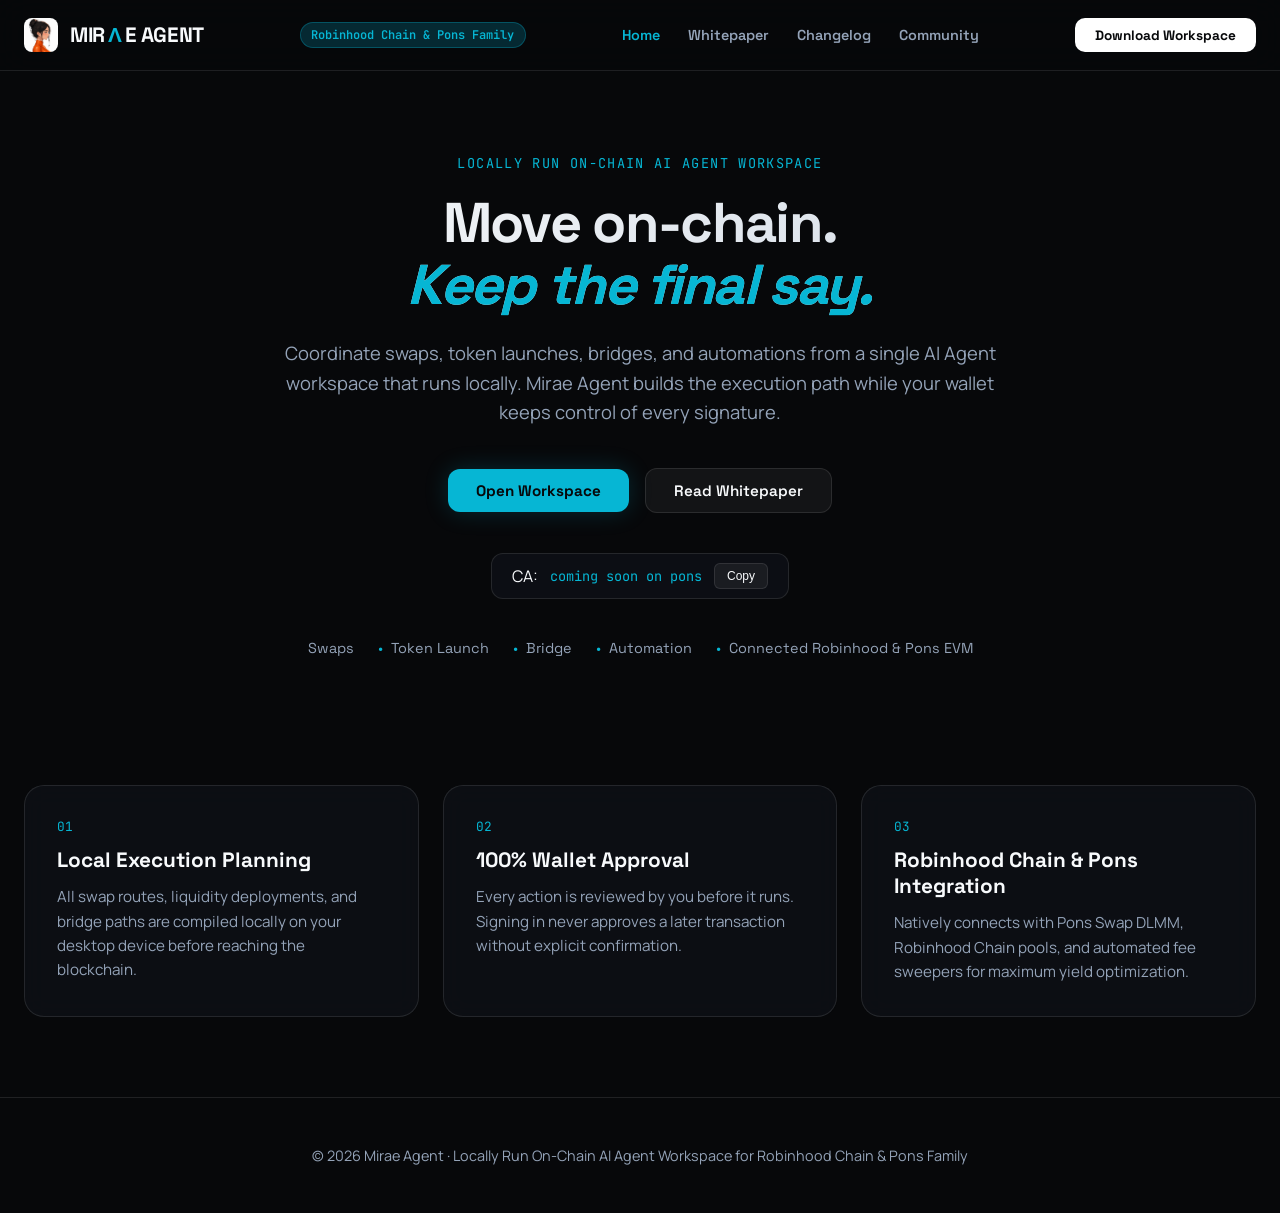
==== index.html @ 29696673 "feat: initial commit for Mirae Agent - Locally Run On-Chain AI Agent Workspace" ====
<!DOCTYPE html>
<html lang="en" class="dark">
<head>
  <meta charset="utf-8" />
  <meta name="viewport" content="width=device-width, initial-scale=1" />
  <title>Mirae Agent — Locally Run On-Chain AI Agent Workspace</title>
  <meta name="description" content="Coordinate swaps, token launches, bridges, and automations on Robinhood Chain & Pons Family from a local AI Agent workspace." />
  <link rel="icon" href="/mirae-logo.png" type="image/png" />
  <link rel="preconnect" href="https://fonts.googleapis.com" />
  <link rel="preconnect" href="https://fonts.gstatic.com" crossorigin />
  <link href="https://fonts.googleapis.com/css2?family=Space+Grotesk:wght@400;500;600;700&family=Manrope:wght@400;500;600;700&family=JetBrains+Mono:wght@400;500;600&display=swap" rel="stylesheet" />
  <style>
    :root {
      --bg: #07080a;
      --card-bg: rgba(14, 16, 22, 0.85);
      --border: rgba(255, 255, 255, 0.1);
      --border-cyan: rgba(6, 182, 212, 0.3);
      --text: #f8fafc;
      --text-muted: #94a3b8;
      --cyan: #06b6d4;
      --cyan-glow: rgba(6, 182, 212, 0.2);
      --lime: #d9f450;
      --font-heading: 'Space Grotesk', sans-serif;
      --font-body: 'Manrope', sans-serif;
      --font-mono: 'JetBrains Mono', monospace;
    }

    * { box-sizing: border-box; margin: 0; padding: 0; }

    html, body {
      height: 100%;
      background-color: var(--bg);
      color: var(--text);
      font-family: var(--font-body);
      -webkit-font-smoothing: antialiased;
    }

    .mono { font-family: var(--font-mono); }

    /* Layout */
    .container {
      max-width: 1280px;
      margin: 0 auto;
      padding: 0 1.5rem;
    }

    /* Header */
    header {
      position: sticky;
      top: 0;
      z-index: 50;
      background: rgba(7, 8, 10, 0.85);
      backdrop-filter: blur(16px);
      border-bottom: 1px solid var(--border);
    }
    .nav-inner {
      height: 70px;
      display: flex;
      align-items: center;
      justify-content: space-between;
    }
    .brand {
      display: flex;
      align-items: center;
      gap: 0.75rem;
      text-decoration: none;
      color: var(--text);
      font-family: var(--font-heading);
      font-weight: 800;
      font-size: 1.3rem;
      letter-spacing: -0.02em;
    }
    .brand img {
      width: 34px;
      height: 34px;
      border-radius: 8px;
    }
    .brand-wordmark {
      display: flex;
      align-items: center;
      gap: 0.2rem;
    }
    .brand-wordmark span.cyan { color: var(--cyan); }

    .badge-chain {
      background: var(--cyan-glow);
      border: 1px solid var(--border-cyan);
      color: var(--cyan);
      font-size: 0.75rem;
      padding: 0.25rem 0.65rem;
      border-radius: 999px;
      font-weight: 600;
      font-family: var(--font-mono);
    }

    nav {
      display: flex;
      align-items: center;
      gap: 1.75rem;
    }
    nav a {
      color: var(--text-muted);
      text-decoration: none;
      font-size: 0.9rem;
      font-weight: 600;
      font-family: var(--font-heading);
      transition: color 0.2s;
    }
    nav a:hover, nav a.active { color: var(--cyan); }

    .btn-header {
      background: #fff;
      color: #07080a;
      font-family: var(--font-heading);
      font-weight: 700;
      font-size: 0.85rem;
      padding: 0.55rem 1.25rem;
      border-radius: 10px;
      text-decoration: none;
      transition: all 0.2s;
    }
    .btn-header:hover {
      background: #e2e8f0;
      transform: translateY(-1px);
    }

    /* Hero Section */
    .hero {
      position: relative;
      padding: 5rem 0 4rem 0;
      text-align: center;
      overflow: hidden;
    }
    .hero-eyebrow {
      display: inline-block;
      color: var(--cyan);
      font-family: var(--font-mono);
      font-size: 0.85rem;
      text-transform: uppercase;
      letter-spacing: 0.1em;
      margin-bottom: 1.25rem;
    }
    .hero h1 {
      font-family: var(--font-heading);
      font-size: 3.5rem;
      font-weight: 800;
      line-height: 1.1;
      letter-spacing: -0.03em;
      margin-bottom: 1.5rem;
      background: linear-gradient(135deg, #fff 0%, #cbd5e1 100%);
      -webkit-background-clip: text;
      -webkit-text-fill-color: transparent;
    }
    .hero h1 em {
      font-style: italic;
      color: var(--cyan);
      -webkit-text-fill-color: var(--cyan);
    }
    .hero-lead {
      max-width: 720px;
      margin: 0 auto 2.5rem auto;
      color: var(--text-muted);
      font-size: 1.15rem;
      line-height: 1.6;
    }

    .hero-actions {
      display: flex;
      align-items: center;
      justify-content: center;
      gap: 1rem;
      margin-bottom: 2.5rem;
    }
    .btn-hero-primary {
      background: var(--cyan);
      color: #07080a;
      font-family: var(--font-heading);
      font-weight: 700;
      font-size: 0.95rem;
      padding: 0.75rem 1.75rem;
      border-radius: 12px;
      text-decoration: none;
      transition: all 0.2s;
      box-shadow: 0 0 25px var(--cyan-glow);
    }
    .btn-hero-primary:hover {
      background: #22d3ee;
      transform: translateY(-2px);
    }
    .btn-hero-secondary {
      background: rgba(255, 255, 255, 0.05);
      border: 1px solid var(--border);
      color: var(--text);
      font-family: var(--font-heading);
      font-weight: 600;
      font-size: 0.95rem;
      padding: 0.75rem 1.75rem;
      border-radius: 12px;
      text-decoration: none;
      transition: all 0.2s;
    }
    .btn-hero-secondary:hover {
      background: rgba(255, 255, 255, 0.1);
    }

    .ca-badge {
      display: inline-flex;
      align-items: center;
      gap: 0.75rem;
      background: rgba(14, 16, 22, 0.9);
      border: 1px solid var(--border);
      padding: 0.6rem 1.25rem;
      border-radius: 12px;
      margin-bottom: 2.5rem;
    }
    .ca-badge code {
      color: var(--cyan);
      font-size: 0.85rem;
    }
    .btn-copy {
      background: rgba(255, 255, 255, 0.06);
      border: 1px solid var(--border);
      color: var(--text);
      padding: 0.3rem 0.75rem;
      border-radius: 6px;
      font-size: 0.75rem;
      cursor: pointer;
      transition: all 0.2s;
    }
    .btn-copy:hover { background: rgba(255, 255, 255, 0.15); }

    .capabilities-list {
      display: flex;
      align-items: center;
      justify-content: center;
      flex-wrap: wrap;
      gap: 1.5rem;
      list-style: none;
      font-family: var(--font-heading);
      font-size: 0.9rem;
      color: var(--text-muted);
    }
    .capabilities-list li {
      display: flex;
      align-items: center;
      gap: 0.5rem;
    }
    .capabilities-list li::before {
      content: '•';
      color: var(--cyan);
    }
    .capabilities-list li:first-child::before { display: none; }

    /* Features Grid */
    .features-grid {
      display: grid;
      grid-template-columns: repeat(auto-fit, minmax(300px, 1fr));
      gap: 1.5rem;
      margin: 4rem 0;
    }
    .feature-card {
      background: var(--card-bg);
      border: 1px solid var(--border);
      border-radius: 20px;
      padding: 2rem;
      backdrop-filter: blur(12px);
      transition: border-color 0.2s;
    }
    .feature-card:hover {
      border-color: var(--border-cyan);
    }
    .feature-num {
      font-family: var(--font-mono);
      font-size: 0.8rem;
      color: var(--cyan);
      margin-bottom: 0.75rem;
    }
    .feature-title {
      font-family: var(--font-heading);
      font-size: 1.3rem;
      font-weight: 700;
      margin-bottom: 0.75rem;
    }
    .feature-desc {
      color: var(--text-muted);
      font-size: 0.95rem;
      line-height: 1.6;
    }

    /* Footer */
    footer {
      border-top: 1px solid var(--border);
      padding: 3rem 0;
      margin-top: 5rem;
      text-align: center;
      color: var(--text-muted);
      font-size: 0.9rem;
    }
  </style>
</head>
<body>

  <header>
    <div class="container nav-inner">
      <a class="brand" href="/">
        <img src="/mirae-logo.png" alt="Mirae Agent Logo" onerror="this.src='/icon.png'" />
        <span class="brand-wordmark">MIR<span class="cyan">Λ</span>E AGENT</span>
      </a>
      <div class="badge-chain">Robinhood Chain & Pons Family</div>
      <nav>
        <a href="/" class="active">Home</a>
        <a href="/whitepaper">Whitepaper</a>
        <a href="/releases">Changelog</a>
        <a href="https://x.com" target="_blank">Community</a>
      </nav>
      <a class="btn-header" href="/releases">Download Workspace</a>
    </div>
  </header>

  <main class="container">
    <section class="hero">
      <div class="hero-eyebrow">Locally Run On-Chain AI Agent Workspace</div>
      <h1>Move on-chain.<br/><em>Keep the final say.</em></h1>
      <p class="hero-lead">
        Coordinate swaps, token launches, bridges, and automations from a single AI Agent workspace that runs locally. Mirae Agent builds the execution path while your wallet keeps control of every signature.
      </p>

      <div class="hero-actions">
        <a class="btn-hero-primary" href="/releases">Open Workspace</a>
        <a class="btn-hero-secondary" href="/whitepaper">Read Whitepaper</a>
      </div>

      <div class="ca-badge">
        <span>CA:</span>
        <code class="mono">coming soon on pons</code>
        <button id="btn-copy" class="btn-copy" onclick="copyCA()">Copy</button>
      </div>

      <ul class="capabilities-list">
        <li>Swaps</li>
        <li>Token Launch</li>
        <li>Bridge</li>
        <li>Automation</li>
        <li>Connected Robinhood & Pons EVM</li>
      </ul>
    </section>

    <!-- Core Features Grid -->
    <div class="features-grid">
      <div class="feature-card">
        <div class="feature-num">01</div>
        <h3 class="feature-title">Local Execution Planning</h3>
        <p class="feature-desc">All swap routes, liquidity deployments, and bridge paths are compiled locally on your desktop device before reaching the blockchain.</p>
      </div>
      <div class="feature-card">
        <div class="feature-num">02</div>
        <h3 class="feature-title">100% Wallet Approval</h3>
        <p class="feature-desc">Every action is reviewed by you before it runs. Signing in never approves a later transaction without explicit confirmation.</p>
      </div>
      <div class="feature-card">
        <div class="feature-num">03</div>
        <h3 class="feature-title">Robinhood Chain & Pons Integration</h3>
        <p class="feature-desc">Natively connects with Pons Swap DLMM, Robinhood Chain pools, and automated fee sweepers for maximum yield optimization.</p>
      </div>
    </div>
  </main>

  <footer>
    <div class="container">
      <p>© 2026 Mirae Agent · Locally Run On-Chain AI Agent Workspace for Robinhood Chain & Pons Family</p>
    </div>
  </footer>

  <script>
    function copyCA() {
      const ca = 'coming soon on pons';
      navigator.clipboard.writeText(ca).then(() => {
        const btn = document.getElementById('btn-copy');
        if (btn) {
          btn.innerText = 'Copied!';
          setTimeout(() => btn.innerText = 'Copy', 2000);
        }
      });
    }
  </script>
</body>
</html>
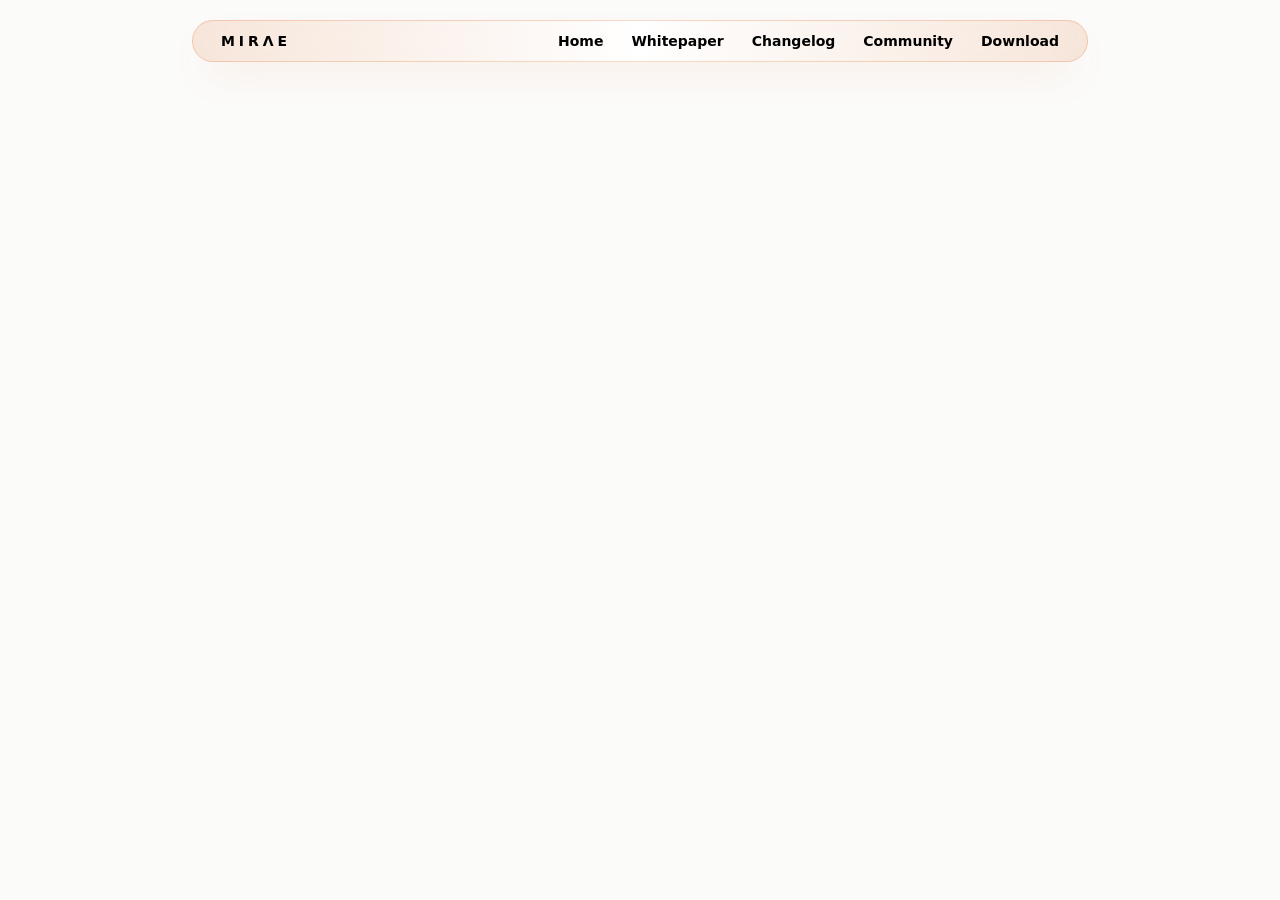
==== commit 049c222c: "feat: 100% exact pixel-for-pixel copy of projectmirae.com HTML, CSS stylesheets, video background, a" ====
--- a/index.html
+++ b/index.html
@@ -1,387 +1,36 @@
-<!DOCTYPE html>
-<html lang="en" class="dark">
-<head>
-  <meta charset="utf-8" />
-  <meta name="viewport" content="width=device-width, initial-scale=1" />
-  <title>Mirae Agent — Locally Run On-Chain AI Agent Workspace</title>
-  <meta name="description" content="Coordinate swaps, token launches, bridges, and automations on Robinhood Chain & Pons Family from a local AI Agent workspace." />
-  <link rel="icon" href="/mirae-logo.png" type="image/png" />
-  <link rel="preconnect" href="https://fonts.googleapis.com" />
-  <link rel="preconnect" href="https://fonts.gstatic.com" crossorigin />
-  <link href="https://fonts.googleapis.com/css2?family=Space+Grotesk:wght@400;500;600;700&family=Manrope:wght@400;500;600;700&family=JetBrains+Mono:wght@400;500;600&display=swap" rel="stylesheet" />
-  <style>
-    :root {
-      --bg: #07080a;
-      --card-bg: rgba(14, 16, 22, 0.85);
-      --border: rgba(255, 255, 255, 0.1);
-      --border-cyan: rgba(6, 182, 212, 0.3);
-      --text: #f8fafc;
-      --text-muted: #94a3b8;
-      --cyan: #06b6d4;
-      --cyan-glow: rgba(6, 182, 212, 0.2);
-      --lime: #d9f450;
-      --font-heading: 'Space Grotesk', sans-serif;
-      --font-body: 'Manrope', sans-serif;
-      --font-mono: 'JetBrains Mono', monospace;
+<!DOCTYPE html><html lang="en" class="manrope_dce7f15f-module__qCIpRa__variable space_grotesk_b092d5fd-module__JDLIAq__variable ibm_plex_mono_4719835b-module__4nbYhq__variable" data-theme="bright" data-scroll-behavior="smooth"><head><meta charSet="utf-8"/><meta name="viewport" content="width=device-width, initial-scale=1"/><link rel="preload" href="/_next/static/media/0c89a48fa5027cee-s.p.2cyn07wtgehh0.woff2" as="font" crossorigin="" type="font/woff2"/><link rel="preload" href="/_next/static/media/23b7a97ae3b5c134-s.p.226pwps5o-gq_.woff2" as="font" crossorigin="" type="font/woff2"/><link rel="preload" href="/_next/static/media/99e609270109b47d-s.p.40sczeszzbjw1.woff2" as="font" crossorigin="" type="font/woff2"/><link rel="preload" href="/_next/static/media/a343f882a40d2cc9-s.p.1sj6eobyi31rd.woff2" as="font" crossorigin="" type="font/woff2"/><link rel="preload" href="/_next/static/media/effe91970fc4db64-s.p.0oace-s_gkfks.woff2" as="font" crossorigin="" type="font/woff2"/><link rel="preload" as="script" fetchPriority="low" href="/_next/static/chunks/3yiddnbtmgj46.js"/><meta name="next-size-adjust" content=""/><title>Mirae Agent</title><meta name="description" content="Plan Robinhood Chain swaps, token launches, automations, and connected routes—then review every transaction before wallet approval."/><link rel="canonical" href="https://projectmirae.com"/><meta property="og:title" content="Mirae Agent"/><meta property="og:description" content="Plan Robinhood Chain swaps, token launches, automations, and connected routes—then review every transaction before wallet approval."/><meta property="og:url" content="https://projectmirae.com"/><meta property="og:site_name" content="Mirae Agent"/><meta property="og:type" content="website"/><meta name="twitter:card" content="summary_large_image"/><meta name="twitter:site" content="@ProjectMirae Agent"/><meta name="twitter:creator" content="@ProjectMirae Agent"/><meta name="twitter:title" content="Mirae Agent"/><meta name="twitter:description" content="Plan Robinhood Chain swaps, token launches, automations, and connected routes—then review every transaction before wallet approval."/><link rel="shortcut icon" href="/mirae-logo.png?v=mirae-1"/><link rel="icon" href="/favicon.ico?favicon.2k-ch6z2xi9j0.ico" sizes="64x64" type="image/x-icon"/><link rel="icon" href="/mirae-logo.png?v=mirae-1"/><link rel="stylesheet" href="/css/2qs71x3bjxix0.css" />
+<link rel="stylesheet" href="/css/2rbx5ny5hq6rt.css" />
+<link rel="stylesheet" href="/css/04ps1jzwnbkj9.css" />
+</head><body><div hidden=""><!--$--><!--/$--></div><header class="publicNav"><div class="publicNavInner"><a class="brightWordmark" aria-label="Mirae Agent home" href="/"><span aria-hidden="true">MIR</span><span aria-hidden="true">Λ</span><span aria-hidden="true">E</span></a><nav aria-label="Primary navigation" class="brightNavLinks"><a class="font-display text-sm font-semibold text-black transition-colors hover:text-primary" href="/">Home</a><a class="font-display text-sm font-semibold text-black transition-colors hover:text-primary" href="/whitepaper">Whitepaper</a><a class="font-display text-sm font-semibold text-black transition-colors hover:text-primary" href="/releases">Changelog</a><div class="group relative"><button type="button" class="font-display text-sm font-semibold text-black transition-colors hover:text-primary">Community</button><div class="invisible absolute left-1/2 top-full -translate-x-1/2 pt-3 opacity-0 transition-all duration-200 group-hover:visible group-hover:opacity-100"><div class="flex min-w-[9rem] flex-col rounded-2xl border border-primary/25 bg-gradient-to-b from-background/95 to-primary/10 p-2 shadow-soft backdrop-blur-md"><a href="https://x.com/ProjectMirae Agent" target="_blank" rel="noopener noreferrer" class="flex items-center justify-center gap-2 rounded-xl px-4 py-2 text-center font-display text-sm font-semibold text-black transition-colors hover:bg-primary/10 hover:text-primary">X</a><a aria-disabled="true" class="flex items-center justify-center gap-2 rounded-xl px-4 py-2 text-center font-display text-sm font-semibold text-black transition-colors hover:bg-primary/10 hover:text-primary">Discord<span class="rounded-full bg-primary/10 px-2 py-0.5 text-[0.6rem] font-bold uppercase tracking-wider text-primary/70">Soon</span></a></div></div></div><div class="group relative"><button type="button" class="font-display text-sm font-semibold text-black transition-colors hover:text-primary">Download</button><div class="invisible absolute left-1/2 top-full -translate-x-1/2 pt-3 opacity-0 transition-all duration-200 group-hover:visible group-hover:opacity-100"><div class="flex min-w-[9rem] flex-col rounded-2xl border border-primary/25 bg-gradient-to-b from-background/95 to-primary/10 p-2 shadow-soft backdrop-blur-md"><a href="https://github.com/mirae-trade/mirae/releases/download/v0.1.0/Mirae Agent-0.1.0-windows-x64-setup.exe" class="flex items-center justify-center gap-2 rounded-xl px-4 py-2 text-center font-display text-sm font-semibold text-black transition-colors hover:bg-primary/10 hover:text-primary">Windows</a><a href="https://github.com/mirae-trade/mirae/releases/download/v0.1.0/Mirae Agent-0.1.0-x86_64.AppImage" class="flex items-center justify-center gap-2 rounded-xl px-4 py-2 text-center font-display text-sm font-semibold text-black transition-colors hover:bg-primary/10 hover:text-primary">Linux</a><a aria-disabled="true" class="flex items-center justify-center gap-2 rounded-xl px-4 py-2 text-center font-display text-sm font-semibold text-black transition-colors hover:bg-primary/10 hover:text-primary">macOS<span class="rounded-full bg-primary/10 px-2 py-0.5 text-[0.6rem] font-bold uppercase tracking-wider text-primary/70">Soon</span></a></div></div></div></nav><button type="button" class="brightMobileToggle" aria-label="Open navigation menu" aria-expanded="false" aria-controls="mirae-mobile-navigation"><svg xmlns="http://www.w3.org/2000/svg" width="24" height="24" viewBox="0 0 24 24" fill="none" stroke="currentColor" stroke-width="2" stroke-linecap="round" stroke-linejoin="round" class="lucide lucide-menu" aria-hidden="true"><path d="M4 5h16"></path><path d="M4 12h16"></path><path d="M4 19h16"></path></svg></button></div><nav id="mirae-mobile-navigation" aria-label="Mobile navigation" class="brightMobileMenu"><div class="brightMobilePrimary"><a href="/"><span>0<!-- -->1</span>Home<span aria-hidden="true" class="brightMobileArrow">↗</span></a><a href="/whitepaper"><span>0<!-- -->2</span>Whitepaper<span aria-hidden="true" class="brightMobileArrow">↗</span></a><a href="/releases"><span>0<!-- -->3</span>Changelog<span aria-hidden="true" class="brightMobileArrow">↗</span></a></div><div class="brightMobileGroups"><div><p>Community</p><a href="https://x.com/ProjectMirae Agent" target="_blank" rel="noopener noreferrer" class="flex items-center justify-between"><span>X</span></a><a class="flex items-center justify-between"><span>Discord</span><span class="rounded-full bg-primary/10 px-2 py-0.5 text-[0.6rem] font-bold uppercase tracking-wider text-primary/70">Soon</span></a></div><div><p>Download</p><a href="https://github.com/mirae-trade/mirae/releases/download/v0.1.0/Mirae Agent-0.1.0-windows-x64-setup.exe" download="" class="flex items-center justify-between"><span>Windows</span></a><a href="https://github.com/mirae-trade/mirae/releases/download/v0.1.0/Mirae Agent-0.1.0-x86_64.AppImage" download="" class="flex items-center justify-between"><span>Linux</span></a><a class="flex items-center justify-between"><span>macOS</span><span class="rounded-full bg-primary/10 px-2 py-0.5 text-[0.6rem] font-bold uppercase tracking-wider text-primary/70">Soon</span></a></div></div></nav></header><div class="homePageTransition" style="opacity:0;transform:translateY(15px)"><main class="homeOneScreen"><section id="top" class="brightHero"><video class="brightHeroVideo" autoPlay="" muted="" loop="" playsInline="" preload="auto" poster="/mirae-character.jpeg" aria-hidden="true"><source src="/hero2.mp4" type="video/mp4"/></video><div class="brightHeroVeil" aria-hidden="true"></div><div class="brightHeroFrame"><div class="brightHeroContent"><p class="brightHeroEyebrow">Locally Run On-chain Workspace</p><h1>Move on-chain.<br/><em>Keep the final say.</em></h1><p class="brightHeroLead">Coordinate swaps, launches, bridges, and automation from a single workspace that runs locally. Mirae Agent builds the execution path while your wallet keeps control of every signature.</p><div class="brightHeroActions"><a class="brightPrimaryAction" href="/connect">Open Workspace</a><a class="brightSecondaryAction" href="/releases">Download</a></div><button type="button" class="brightHeroCa" aria-label="Copy contract address coming soon on pons"><span class="brightHeroCaLabel">CA</span><span class="brightHeroCaValue">coming soon on pons</span><span class="brightHeroCaState">Copy</span></button><p class="brightHeroTrust">Every action is reviewed by you before it runs. Signing in never approves a later transaction.</p><ul class="brightHeroMeta" aria-label="Supported operator capabilities"><li>Swaps</li><li><i aria-hidden="true"></i>Launch</li><li><i aria-hidden="true"></i>Bridge</li><li><i aria-hidden="true"></i>Automation</li><li><i aria-hidden="true"></i>Connected EVM</li></ul></div></div></section></main></div><!--$--><!--/$--><script>(self.__next_f=self.__next_f||[]).push([0])</script>
+<script>
+  document.addEventListener('DOMContentLoaded', function() {
+    // Copy CA
+    const caBtn = document.querySelector('.brightHeroCa');
+    if (caBtn) {
+      caBtn.addEventListener('click', function() {
+        const caVal = 'coming soon on pons';
+        navigator.clipboard.writeText(caVal).then(() => {
+          const stateSpan = caBtn.querySelector('.brightHeroCaState');
+          if (stateSpan) {
+            stateSpan.textContent = 'Copied!';
+            setTimeout(() => { stateSpan.textContent = 'Copy'; }, 2000);
+          }
+        });
+      });
     }
 
-    * { box-sizing: border-box; margin: 0; padding: 0; }
-
-    html, body {
-      height: 100%;
-      background-color: var(--bg);
-      color: var(--text);
-      font-family: var(--font-body);
-      -webkit-font-smoothing: antialiased;
-    }
-
-    .mono { font-family: var(--font-mono); }
-
-    /* Layout */
-    .container {
-      max-width: 1280px;
-      margin: 0 auto;
-      padding: 0 1.5rem;
-    }
-
-    /* Header */
-    header {
-      position: sticky;
-      top: 0;
-      z-index: 50;
-      background: rgba(7, 8, 10, 0.85);
-      backdrop-filter: blur(16px);
-      border-bottom: 1px solid var(--border);
-    }
-    .nav-inner {
-      height: 70px;
-      display: flex;
-      align-items: center;
-      justify-content: space-between;
-    }
-    .brand {
-      display: flex;
-      align-items: center;
-      gap: 0.75rem;
-      text-decoration: none;
-      color: var(--text);
-      font-family: var(--font-heading);
-      font-weight: 800;
-      font-size: 1.3rem;
-      letter-spacing: -0.02em;
-    }
-    .brand img {
-      width: 34px;
-      height: 34px;
-      border-radius: 8px;
-    }
-    .brand-wordmark {
-      display: flex;
-      align-items: center;
-      gap: 0.2rem;
-    }
-    .brand-wordmark span.cyan { color: var(--cyan); }
-
-    .badge-chain {
-      background: var(--cyan-glow);
-      border: 1px solid var(--border-cyan);
-      color: var(--cyan);
-      font-size: 0.75rem;
-      padding: 0.25rem 0.65rem;
-      border-radius: 999px;
-      font-weight: 600;
-      font-family: var(--font-mono);
-    }
-
-    nav {
-      display: flex;
-      align-items: center;
-      gap: 1.75rem;
-    }
-    nav a {
-      color: var(--text-muted);
-      text-decoration: none;
-      font-size: 0.9rem;
-      font-weight: 600;
-      font-family: var(--font-heading);
-      transition: color 0.2s;
-    }
-    nav a:hover, nav a.active { color: var(--cyan); }
-
-    .btn-header {
-      background: #fff;
-      color: #07080a;
-      font-family: var(--font-heading);
-      font-weight: 700;
-      font-size: 0.85rem;
-      padding: 0.55rem 1.25rem;
-      border-radius: 10px;
-      text-decoration: none;
-      transition: all 0.2s;
-    }
-    .btn-header:hover {
-      background: #e2e8f0;
-      transform: translateY(-1px);
-    }
-
-    /* Hero Section */
-    .hero {
-      position: relative;
-      padding: 5rem 0 4rem 0;
-      text-align: center;
-      overflow: hidden;
-    }
-    .hero-eyebrow {
-      display: inline-block;
-      color: var(--cyan);
-      font-family: var(--font-mono);
-      font-size: 0.85rem;
-      text-transform: uppercase;
-      letter-spacing: 0.1em;
-      margin-bottom: 1.25rem;
-    }
-    .hero h1 {
-      font-family: var(--font-heading);
-      font-size: 3.5rem;
-      font-weight: 800;
-      line-height: 1.1;
-      letter-spacing: -0.03em;
-      margin-bottom: 1.5rem;
-      background: linear-gradient(135deg, #fff 0%, #cbd5e1 100%);
-      -webkit-background-clip: text;
-      -webkit-text-fill-color: transparent;
-    }
-    .hero h1 em {
-      font-style: italic;
-      color: var(--cyan);
-      -webkit-text-fill-color: var(--cyan);
-    }
-    .hero-lead {
-      max-width: 720px;
-      margin: 0 auto 2.5rem auto;
-      color: var(--text-muted);
-      font-size: 1.15rem;
-      line-height: 1.6;
-    }
-
-    .hero-actions {
-      display: flex;
-      align-items: center;
-      justify-content: center;
-      gap: 1rem;
-      margin-bottom: 2.5rem;
-    }
-    .btn-hero-primary {
-      background: var(--cyan);
-      color: #07080a;
-      font-family: var(--font-heading);
-      font-weight: 700;
-      font-size: 0.95rem;
-      padding: 0.75rem 1.75rem;
-      border-radius: 12px;
-      text-decoration: none;
-      transition: all 0.2s;
-      box-shadow: 0 0 25px var(--cyan-glow);
-    }
-    .btn-hero-primary:hover {
-      background: #22d3ee;
-      transform: translateY(-2px);
-    }
-    .btn-hero-secondary {
-      background: rgba(255, 255, 255, 0.05);
-      border: 1px solid var(--border);
-      color: var(--text);
-      font-family: var(--font-heading);
-      font-weight: 600;
-      font-size: 0.95rem;
-      padding: 0.75rem 1.75rem;
-      border-radius: 12px;
-      text-decoration: none;
-      transition: all 0.2s;
-    }
-    .btn-hero-secondary:hover {
-      background: rgba(255, 255, 255, 0.1);
-    }
-
-    .ca-badge {
-      display: inline-flex;
-      align-items: center;
-      gap: 0.75rem;
-      background: rgba(14, 16, 22, 0.9);
-      border: 1px solid var(--border);
-      padding: 0.6rem 1.25rem;
-      border-radius: 12px;
-      margin-bottom: 2.5rem;
-    }
-    .ca-badge code {
-      color: var(--cyan);
-      font-size: 0.85rem;
-    }
-    .btn-copy {
-      background: rgba(255, 255, 255, 0.06);
-      border: 1px solid var(--border);
-      color: var(--text);
-      padding: 0.3rem 0.75rem;
-      border-radius: 6px;
-      font-size: 0.75rem;
-      cursor: pointer;
-      transition: all 0.2s;
-    }
-    .btn-copy:hover { background: rgba(255, 255, 255, 0.15); }
-
-    .capabilities-list {
-      display: flex;
-      align-items: center;
-      justify-content: center;
-      flex-wrap: wrap;
-      gap: 1.5rem;
-      list-style: none;
-      font-family: var(--font-heading);
-      font-size: 0.9rem;
-      color: var(--text-muted);
-    }
-    .capabilities-list li {
-      display: flex;
-      align-items: center;
-      gap: 0.5rem;
-    }
-    .capabilities-list li::before {
-      content: '•';
-      color: var(--cyan);
-    }
-    .capabilities-list li:first-child::before { display: none; }
-
-    /* Features Grid */
-    .features-grid {
-      display: grid;
-      grid-template-columns: repeat(auto-fit, minmax(300px, 1fr));
-      gap: 1.5rem;
-      margin: 4rem 0;
-    }
-    .feature-card {
-      background: var(--card-bg);
-      border: 1px solid var(--border);
-      border-radius: 20px;
-      padding: 2rem;
-      backdrop-filter: blur(12px);
-      transition: border-color 0.2s;
-    }
-    .feature-card:hover {
-      border-color: var(--border-cyan);
-    }
-    .feature-num {
-      font-family: var(--font-mono);
-      font-size: 0.8rem;
-      color: var(--cyan);
-      margin-bottom: 0.75rem;
-    }
-    .feature-title {
-      font-family: var(--font-heading);
-      font-size: 1.3rem;
-      font-weight: 700;
-      margin-bottom: 0.75rem;
-    }
-    .feature-desc {
-      color: var(--text-muted);
-      font-size: 0.95rem;
-      line-height: 1.6;
-    }
-
-    /* Footer */
-    footer {
-      border-top: 1px solid var(--border);
-      padding: 3rem 0;
-      margin-top: 5rem;
-      text-align: center;
-      color: var(--text-muted);
-      font-size: 0.9rem;
-    }
-  </style>
-</head>
-<body>
-
-  <header>
-    <div class="container nav-inner">
-      <a class="brand" href="/">
-        <img src="/mirae-logo.png" alt="Mirae Agent Logo" onerror="this.src='/icon.png'" />
-        <span class="brand-wordmark">MIR<span class="cyan">Λ</span>E AGENT</span>
-      </a>
-      <div class="badge-chain">Robinhood Chain & Pons Family</div>
-      <nav>
-        <a href="/" class="active">Home</a>
-        <a href="/whitepaper">Whitepaper</a>
-        <a href="/releases">Changelog</a>
-        <a href="https://x.com" target="_blank">Community</a>
-      </nav>
-      <a class="btn-header" href="/releases">Download Workspace</a>
-    </div>
-  </header>
-
-  <main class="container">
-    <section class="hero">
-      <div class="hero-eyebrow">Locally Run On-Chain AI Agent Workspace</div>
-      <h1>Move on-chain.<br/><em>Keep the final say.</em></h1>
-      <p class="hero-lead">
-        Coordinate swaps, token launches, bridges, and automations from a single AI Agent workspace that runs locally. Mirae Agent builds the execution path while your wallet keeps control of every signature.
-      </p>
-
-      <div class="hero-actions">
-        <a class="btn-hero-primary" href="/releases">Open Workspace</a>
-        <a class="btn-hero-secondary" href="/whitepaper">Read Whitepaper</a>
-      </div>
-
-      <div class="ca-badge">
-        <span>CA:</span>
-        <code class="mono">coming soon on pons</code>
-        <button id="btn-copy" class="btn-copy" onclick="copyCA()">Copy</button>
-      </div>
-
-      <ul class="capabilities-list">
-        <li>Swaps</li>
-        <li>Token Launch</li>
-        <li>Bridge</li>
-        <li>Automation</li>
-        <li>Connected Robinhood & Pons EVM</li>
-      </ul>
-    </section>
-
-    <!-- Core Features Grid -->
-    <div class="features-grid">
-      <div class="feature-card">
-        <div class="feature-num">01</div>
-        <h3 class="feature-title">Local Execution Planning</h3>
-        <p class="feature-desc">All swap routes, liquidity deployments, and bridge paths are compiled locally on your desktop device before reaching the blockchain.</p>
-      </div>
-      <div class="feature-card">
-        <div class="feature-num">02</div>
-        <h3 class="feature-title">100% Wallet Approval</h3>
-        <p class="feature-desc">Every action is reviewed by you before it runs. Signing in never approves a later transaction without explicit confirmation.</p>
-      </div>
-      <div class="feature-card">
-        <div class="feature-num">03</div>
-        <h3 class="feature-title">Robinhood Chain & Pons Integration</h3>
-        <p class="feature-desc">Natively connects with Pons Swap DLMM, Robinhood Chain pools, and automated fee sweepers for maximum yield optimization.</p>
-      </div>
-    </div>
-  </main>
-
-  <footer>
-    <div class="container">
-      <p>© 2026 Mirae Agent · Locally Run On-Chain AI Agent Workspace for Robinhood Chain & Pons Family</p>
-    </div>
-  </footer>
-
-  <script>
-    function copyCA() {
-      const ca = 'coming soon on pons';
-      navigator.clipboard.writeText(ca).then(() => {
-        const btn = document.getElementById('btn-copy');
-        if (btn) {
-          btn.innerText = 'Copied!';
-          setTimeout(() => btn.innerText = 'Copy', 2000);
-        }
+    // Mobile nav toggle
+    const toggleBtn = document.querySelector('.brightMobileToggle');
+    const mobileNav = document.getElementById('mirae-mobile-navigation');
+    if (toggleBtn && mobileNav) {
+      toggleBtn.addEventListener('click', function() {
+        const expanded = toggleBtn.getAttribute('aria-expanded') === 'true';
+        toggleBtn.setAttribute('aria-expanded', !expanded);
+        mobileNav.classList.toggle('open');
       });
     }
-  </script>
-</body>
-</html>
+  });
+</script>
+
+</body></html>
+
--- a/css/2qs71x3bjxix0.css
+++ b/css/2qs71x3bjxix0.css
@@ -0,0 +1,7 @@
+@import "https://fonts.googleapis.com/css2?family=DM+Sans:wght@400;500;700&display=swap";
+@font-face{font-family:Manrope;font-style:normal;font-weight:200 800;font-display:swap;src:url(../media/a342834df7752944-s.3hd2l7bm32o7k.woff2)format("woff2");unicode-range:U+460-52F,U+1C80-1C8A,U+20B4,U+2DE0-2DFF,U+A640-A69F,U+FE2E-FE2F}@font-face{font-family:Manrope;font-style:normal;font-weight:200 800;font-display:swap;src:url(../media/d3fe2f289711ac3f-s.1l2zhvq5eocqf.woff2)format("woff2");unicode-range:U+301,U+400-45F,U+490-491,U+4B0-4B1,U+2116}@font-face{font-family:Manrope;font-style:normal;font-weight:200 800;font-display:swap;src:url(../media/58c4895d0a0ef7cc-s.2vhvl9vrvk-va.woff2)format("woff2");unicode-range:U+370-377,U+37A-37F,U+384-38A,U+38C,U+38E-3A1,U+3A3-3FF}@font-face{font-family:Manrope;font-style:normal;font-weight:200 800;font-display:swap;src:url(../media/bfc7db5c00d21bc5-s.173xwsdme27n8.woff2)format("woff2");unicode-range:U+102-103,U+110-111,U+128-129,U+168-169,U+1A0-1A1,U+1AF-1B0,U+300-301,U+303-304,U+308-309,U+323,U+329,U+1EA0-1EF9,U+20AB}@font-face{font-family:Manrope;font-style:normal;font-weight:200 800;font-display:swap;src:url(../media/6ab0db14f70d8ed6-s.13hnt-xgp82zk.woff2)format("woff2");unicode-range:U+100-2BA,U+2BD-2C5,U+2C7-2CC,U+2CE-2D7,U+2DD-2FF,U+304,U+308,U+329,U+1D00-1DBF,U+1E00-1E9F,U+1EF2-1EFF,U+2020,U+20A0-20AB,U+20AD-20C0,U+2113,U+2C60-2C7F,U+A720-A7FF}@font-face{font-family:Manrope;font-style:normal;font-weight:200 800;font-display:swap;src:url(../media/a343f882a40d2cc9-s.p.1sj6eobyi31rd.woff2)format("woff2");unicode-range:U+??,U+131,U+152-153,U+2BB-2BC,U+2C6,U+2DA,U+2DC,U+304,U+308,U+329,U+2000-206F,U+20AC,U+2122,U+2191,U+2193,U+2212,U+2215,U+FEFF,U+FFFD}@font-face{font-family:Manrope Fallback;src:local(Arial);ascent-override:103.31%;descent-override:29.07%;line-gap-override:0.0%;size-adjust:103.19%}.manrope_dce7f15f-module__qCIpRa__className{font-family:Manrope,Manrope Fallback;font-style:normal}.manrope_dce7f15f-module__qCIpRa__variable{--font-sans:"Manrope", "Manrope Fallback"}
+@font-face{font-family:Space Grotesk;font-style:normal;font-weight:300 700;font-display:swap;src:url(../media/32687112bd2dd8db-s.1gepa_7fcx9fm.woff2)format("woff2");unicode-range:U+102-103,U+110-111,U+128-129,U+168-169,U+1A0-1A1,U+1AF-1B0,U+300-301,U+303-304,U+308-309,U+323,U+329,U+1EA0-1EF9,U+20AB}@font-face{font-family:Space Grotesk;font-style:normal;font-weight:300 700;font-display:swap;src:url(../media/28868e710e86be81-s.2eksvhm1z0jwa.woff2)format("woff2");unicode-range:U+100-2BA,U+2BD-2C5,U+2C7-2CC,U+2CE-2D7,U+2DD-2FF,U+304,U+308,U+329,U+1D00-1DBF,U+1E00-1E9F,U+1EF2-1EFF,U+2020,U+20A0-20AB,U+20AD-20C0,U+2113,U+2C60-2C7F,U+A720-A7FF}@font-face{font-family:Space Grotesk;font-style:normal;font-weight:300 700;font-display:swap;src:url(../media/0c89a48fa5027cee-s.p.2cyn07wtgehh0.woff2)format("woff2");unicode-range:U+??,U+131,U+152-153,U+2BB-2BC,U+2C6,U+2DA,U+2DC,U+304,U+308,U+329,U+2000-206F,U+20AC,U+2122,U+2191,U+2193,U+2212,U+2215,U+FEFF,U+FFFD}@font-face{font-family:Space Grotesk Fallback;src:local(Arial);ascent-override:89.71%;descent-override:26.62%;line-gap-override:0.0%;size-adjust:109.69%}.space_grotesk_b092d5fd-module__JDLIAq__className{font-family:Space Grotesk,Space Grotesk Fallback;font-style:normal}.space_grotesk_b092d5fd-module__JDLIAq__variable{--font-display:"Space Grotesk", "Space Grotesk Fallback"}
+@font-face{font-family:IBM Plex Mono;font-style:normal;font-weight:400;font-display:swap;src:url(../media/e390973e931a41c5-s.0rgnxg2b64rzs.woff2)format("woff2");unicode-range:U+460-52F,U+1C80-1C8A,U+20B4,U+2DE0-2DFF,U+A640-A69F,U+FE2E-FE2F}@font-face{font-family:IBM Plex Mono;font-style:normal;font-weight:400;font-display:swap;src:url(../media/59b15b4bcd7b1eb5-s.2vemzm0itqzfy.woff2)format("woff2");unicode-range:U+301,U+400-45F,U+490-491,U+4B0-4B1,U+2116}@font-face{font-family:IBM Plex Mono;font-style:normal;font-weight:400;font-display:swap;src:url(../media/e532fa1b9921e1cd-s.3cb5lpr2l6xud.woff2)format("woff2");unicode-range:U+102-103,U+110-111,U+128-129,U+168-169,U+1A0-1A1,U+1AF-1B0,U+300-301,U+303-304,U+308-309,U+323,U+329,U+1EA0-1EF9,U+20AB}@font-face{font-family:IBM Plex Mono;font-style:normal;font-weight:400;font-display:swap;src:url(../media/2fe89d53234c61d4-s.1u30mmyq6lnsd.woff2)format("woff2");unicode-range:U+100-2BA,U+2BD-2C5,U+2C7-2CC,U+2CE-2D7,U+2DD-2FF,U+304,U+308,U+329,U+1D00-1DBF,U+1E00-1E9F,U+1EF2-1EFF,U+2020,U+20A0-20AB,U+20AD-20C0,U+2113,U+2C60-2C7F,U+A720-A7FF}@font-face{font-family:IBM Plex Mono;font-style:normal;font-weight:400;font-display:swap;src:url(../media/99e609270109b47d-s.p.40sczeszzbjw1.woff2)format("woff2");unicode-range:U+??,U+131,U+152-153,U+2BB-2BC,U+2C6,U+2DA,U+2DC,U+304,U+308,U+329,U+2000-206F,U+20AC,U+2122,U+2191,U+2193,U+2212,U+2215,U+FEFF,U+FFFD}@font-face{font-family:IBM Plex Mono;font-style:normal;font-weight:500;font-display:swap;src:url(../media/5e05ae5b48faa55e-s.1yd4_i3e35931.woff2)format("woff2");unicode-range:U+460-52F,U+1C80-1C8A,U+20B4,U+2DE0-2DFF,U+A640-A69F,U+FE2E-FE2F}@font-face{font-family:IBM Plex Mono;font-style:normal;font-weight:500;font-display:swap;src:url(../media/a7afbb44bec2bb18-s.1qc6dx89jd2qv.woff2)format("woff2");unicode-range:U+301,U+400-45F,U+490-491,U+4B0-4B1,U+2116}@font-face{font-family:IBM Plex Mono;font-style:normal;font-weight:500;font-display:swap;src:url(../media/02263ebadd758ea4-s.29yke99gs9qpn.woff2)format("woff2");unicode-range:U+102-103,U+110-111,U+128-129,U+168-169,U+1A0-1A1,U+1AF-1B0,U+300-301,U+303-304,U+308-309,U+323,U+329,U+1EA0-1EF9,U+20AB}@font-face{font-family:IBM Plex Mono;font-style:normal;font-weight:500;font-display:swap;src:url(../media/68757d6cddeff913-s.1i-sca43-qwng.woff2)format("woff2");unicode-range:U+100-2BA,U+2BD-2C5,U+2C7-2CC,U+2CE-2D7,U+2DD-2FF,U+304,U+308,U+329,U+1D00-1DBF,U+1E00-1E9F,U+1EF2-1EFF,U+2020,U+20A0-20AB,U+20AD-20C0,U+2113,U+2C60-2C7F,U+A720-A7FF}@font-face{font-family:IBM Plex Mono;font-style:normal;font-weight:500;font-display:swap;src:url(../media/effe91970fc4db64-s.p.0oace-s_gkfks.woff2)format("woff2");unicode-range:U+??,U+131,U+152-153,U+2BB-2BC,U+2C6,U+2DA,U+2DC,U+304,U+308,U+329,U+2000-206F,U+20AC,U+2122,U+2191,U+2193,U+2212,U+2215,U+FEFF,U+FFFD}@font-face{font-family:IBM Plex Mono;font-style:normal;font-weight:600;font-display:swap;src:url(../media/6ff74e33ebd7bca3-s.352ti9pm7m6qh.woff2)format("woff2");unicode-range:U+460-52F,U+1C80-1C8A,U+20B4,U+2DE0-2DFF,U+A640-A69F,U+FE2E-FE2F}@font-face{font-family:IBM Plex Mono;font-style:normal;font-weight:600;font-display:swap;src:url(../media/1a69062cfe6f77f8-s.0o-3_g79811ob.woff2)format("woff2");unicode-range:U+301,U+400-45F,U+490-491,U+4B0-4B1,U+2116}@font-face{font-family:IBM Plex Mono;font-style:normal;font-weight:600;font-display:swap;src:url(../media/9a4838fcda0d1bca-s.0ngr-xkgqz1kf.woff2)format("woff2");unicode-range:U+102-103,U+110-111,U+128-129,U+168-169,U+1A0-1A1,U+1AF-1B0,U+300-301,U+303-304,U+308-309,U+323,U+329,U+1EA0-1EF9,U+20AB}@font-face{font-family:IBM Plex Mono;font-style:normal;font-weight:600;font-display:swap;src:url(../media/2e95a7d252b9825a-s.15orukf5wyxb5.woff2)format("woff2");unicode-range:U+100-2BA,U+2BD-2C5,U+2C7-2CC,U+2CE-2D7,U+2DD-2FF,U+304,U+308,U+329,U+1D00-1DBF,U+1E00-1E9F,U+1EF2-1EFF,U+2020,U+20A0-20AB,U+20AD-20C0,U+2113,U+2C60-2C7F,U+A720-A7FF}@font-face{font-family:IBM Plex Mono;font-style:normal;font-weight:600;font-display:swap;src:url(../media/23b7a97ae3b5c134-s.p.226pwps5o-gq_.woff2)format("woff2");unicode-range:U+??,U+131,U+152-153,U+2BB-2BC,U+2C6,U+2DA,U+2DC,U+304,U+308,U+329,U+2000-206F,U+20AC,U+2122,U+2191,U+2193,U+2212,U+2215,U+FEFF,U+FFFD}@font-face{font-family:IBM Plex Mono Fallback;src:local(Arial);ascent-override:76.16%;descent-override:20.43%;line-gap-override:0.0%;size-adjust:134.59%}.ibm_plex_mono_4719835b-module__4nbYhq__className{font-family:IBM Plex Mono,IBM Plex Mono Fallback;font-style:normal}.ibm_plex_mono_4719835b-module__4nbYhq__variable{--font-mono:"IBM Plex Mono", "IBM Plex Mono Fallback"}
+@font-face{font-family:Instrument Sans Variable;font-style:normal;font-display:swap;font-weight:400 700;src:url(../media/instrument-sans-latin-ext-wght-normal.2jfp7v6ns64yg.woff2)format("woff2-variations");unicode-range:U+100-2BA,U+2BD-2C5,U+2C7-2CC,U+2CE-2D7,U+2DD-2FF,U+304,U+308,U+329,U+1D00-1DBF,U+1E00-1E9F,U+1EF2-1EFF,U+2020,U+20A0-20AB,U+20AD-20C0,U+2113,U+2C60-2C7F,U+A720-A7FF}@font-face{font-family:Instrument Sans Variable;font-style:normal;font-display:swap;font-weight:400 700;src:url(../media/instrument-sans-latin-wght-normal.3h2wr6o8p949u.woff2)format("woff2-variations");unicode-range:U+??,U+131,U+152-153,U+2BB-2BC,U+2C6,U+2DA,U+2DC,U+304,U+308,U+329,U+2000-206F,U+20AC,U+2122,U+2191,U+2193,U+2212,U+2215,U+FEFF,U+FFFD}
+@font-face{font-family:Instrument Serif;font-style:normal;font-display:swap;font-weight:400;src:url(../media/instrument-serif-latin-ext-400-normal.0ordxpm0gxgw8.woff2)format("woff2"),url(../media/instrument-serif-latin-ext-400-normal.2z9xqimzvw6vx.woff)format("woff");unicode-range:U+100-2BA,U+2BD-2C5,U+2C7-2CC,U+2CE-2D7,U+2DD-2FF,U+304,U+308,U+329,U+1D00-1DBF,U+1E00-1E9F,U+1EF2-1EFF,U+2020,U+20A0-20AB,U+20AD-20C0,U+2113,U+2C60-2C7F,U+A720-A7FF}@font-face{font-family:Instrument Serif;font-style:normal;font-display:swap;font-weight:400;src:url(../media/instrument-serif-latin-400-normal.3_vslfxq_--4i.woff2)format("woff2"),url(../media/instrument-serif-latin-400-normal.2maraz2ovyahx.woff)format("woff");unicode-range:U+??,U+131,U+152-153,U+2BB-2BC,U+2C6,U+2DA,U+2DC,U+304,U+308,U+329,U+2000-206F,U+20AC,U+2122,U+2191,U+2193,U+2212,U+2215,U+FEFF,U+FFFD}
+.wallet-adapter-button{color:#fff;cursor:pointer;background-color:#0000;border:none;border-radius:4px;align-items:center;height:48px;padding:0 24px;font-family:DM Sans,Roboto,Helvetica Neue,Helvetica,Arial,sans-serif;font-size:16px;font-weight:600;line-height:48px;display:flex}.wallet-adapter-button-trigger{background-color:#512da8}.wallet-adapter-button:not([disabled]):focus-visible{outline-color:#fff}.wallet-adapter-button:not([disabled]):hover{background-color:#1a1f2e}.wallet-adapter-button[disabled]{color:#999;cursor:not-allowed;background:#404144}.wallet-adapter-button-end-icon,.wallet-adapter-button-start-icon,.wallet-adapter-button-end-icon img,.wallet-adapter-button-start-icon img{justify-content:center;align-items:center;width:24px;height:24px;display:flex}.wallet-adapter-button-end-icon{margin-left:12px}.wallet-adapter-button-start-icon{margin-right:12px}.wallet-adapter-collapse{width:100%}.wallet-adapter-dropdown{display:inline-block;position:relative}.wallet-adapter-dropdown-list{z-index:99;grid-row-gap:10px;opacity:0;visibility:hidden;background:#2c2d30;border-radius:10px;grid-template-rows:1fr;margin:0;padding:10px;font-family:DM Sans,Roboto,Helvetica Neue,Helvetica,Arial,sans-serif;list-style:none;transition:opacity .2s,transform .2s,visibility .2s;display:grid;position:absolute;top:100%;right:0;box-shadow:0 8px 20px #0009}.wallet-adapter-dropdown-list-active{opacity:1;visibility:visible;transform:translateY(10px)}.wallet-adapter-dropdown-list-item{cursor:pointer;white-space:nowrap;box-sizing:border-box;color:#fff;border:none;border-radius:6px;outline:none;flex-direction:row;justify-content:center;align-items:center;width:100%;height:37px;padding:0 20px;font-size:14px;font-weight:600;display:flex}.wallet-adapter-dropdown-list-item:not([disabled]):hover{background-color:#1a1f2e}.wallet-adapter-modal-collapse-button svg{fill:#999;align-self:center}.wallet-adapter-modal-collapse-button.wallet-adapter-modal-collapse-button-active svg{transition:transform .15s ease-in;transform:rotate(180deg)}.wallet-adapter-modal{opacity:0;z-index:1040;background:#00000080;transition:opacity .15s linear;position:fixed;inset:0;overflow-y:auto}.wallet-adapter-modal.wallet-adapter-modal-fade-in{opacity:1}.wallet-adapter-modal-button-close{cursor:pointer;background:#1a1f2e;border:none;border-radius:50%;justify-content:center;align-items:center;padding:12px;display:flex;position:absolute;top:18px;right:18px}.wallet-adapter-modal-button-close:focus-visible{outline-color:#fff}.wallet-adapter-modal-button-close svg{fill:#777;transition:fill .2s}.wallet-adapter-modal-button-close:hover svg{fill:#fff}.wallet-adapter-modal-overlay{background:#00000080;position:fixed;inset:0}.wallet-adapter-modal-container{justify-content:center;align-items:center;min-height:calc(100vh - 6rem);margin:3rem;display:flex}@media (max-width:480px){.wallet-adapter-modal-container{min-height:calc(100vh - 2rem);margin:1rem}}.wallet-adapter-modal-wrapper{box-sizing:border-box;z-index:1050;background:#10141f;border-radius:10px;flex-direction:column;flex:1;align-items:center;max-width:400px;font-family:DM Sans,Roboto,Helvetica Neue,Helvetica,Arial,sans-serif;display:flex;position:relative;box-shadow:0 8px 20px #0009}.wallet-adapter-modal-wrapper .wallet-adapter-button{width:100%}.wallet-adapter-modal-title{text-align:center;color:#fff;margin:0;padding:64px 48px 48px;font-size:24px;font-weight:500;line-height:36px}@media (max-width:374px){.wallet-adapter-modal-title{font-size:18px}}.wallet-adapter-modal-list{width:100%;margin:0 0 12px;padding:0;list-style:none}.wallet-adapter-modal-list .wallet-adapter-button{border-radius:0;font-size:18px;font-weight:400}.wallet-adapter-modal-list .wallet-adapter-button-end-icon,.wallet-adapter-modal-list .wallet-adapter-button-start-icon,.wallet-adapter-modal-list .wallet-adapter-button-end-icon img,.wallet-adapter-modal-list .wallet-adapter-button-start-icon img{width:28px;height:28px}.wallet-adapter-modal-list .wallet-adapter-button span{opacity:.6;margin-left:auto;font-size:14px}.wallet-adapter-modal-list-more{cursor:pointer;color:#fff;background-color:#0000;border:none;align-self:flex-end;align-items:center;padding:12px 24px 24px 12px;display:flex}.wallet-adapter-modal-list-more svg{fill:#fff;margin-left:.5rem;transition:all .1s}.wallet-adapter-modal-list-more-icon-rotate{transform:rotate(180deg)}.wallet-adapter-modal-middle{box-sizing:border-box;flex-direction:column;align-items:center;width:100%;padding:0 24px 24px;display:flex}.wallet-adapter-modal-middle-button{cursor:pointer;color:#fff;background-color:#512da8;border:none;border-radius:8px;width:100%;margin-top:48px;padding:12px;font-size:18px;display:block}
--- a/css/2rbx5ny5hq6rt.css
+++ b/css/2rbx5ny5hq6rt.css
@@ -0,0 +1 @@
+@layer properties{@supports (((-webkit-hyphens:none)) and (not (margin-trim:inline))) or ((-moz-orient:inline) and (not (color:rgb(from red r g b)))){*,:before,:after,::backdrop{--tw-translate-x:0;--tw-translate-y:0;--tw-translate-z:0;--tw-space-y-reverse:0;--tw-divide-y-reverse:0;--tw-border-style:solid;--tw-gradient-position:initial;--tw-gradient-from:#0000;--tw-gradient-via:#0000;--tw-gradient-to:#0000;--tw-gradient-stops:initial;--tw-gradient-via-stops:initial;--tw-gradient-from-position:0%;--tw-gradient-via-position:50%;--tw-gradient-to-position:100%;--tw-leading:initial;--tw-font-weight:initial;--tw-tracking:initial;--tw-shadow:0 0 #0000;--tw-shadow-color:initial;--tw-shadow-alpha:100%;--tw-inset-shadow:0 0 #0000;--tw-inset-shadow-color:initial;--tw-inset-shadow-alpha:100%;--tw-ring-color:initial;--tw-ring-shadow:0 0 #0000;--tw-inset-ring-color:initial;--tw-inset-ring-shadow:0 0 #0000;--tw-ring-inset:initial;--tw-ring-offset-width:0px;--tw-ring-offset-color:#fff;--tw-ring-offset-shadow:0 0 #0000;--tw-outline-style:solid;--tw-blur:initial;--tw-brightness:initial;--tw-contrast:initial;--tw-grayscale:initial;--tw-hue-rotate:initial;--tw-invert:initial;--tw-opacity:initial;--tw-saturate:initial;--tw-sepia:initial;--tw-drop-shadow:initial;--tw-drop-shadow-color:initial;--tw-drop-shadow-alpha:100%;--tw-drop-shadow-size:initial;--tw-backdrop-blur:initial;--tw-backdrop-brightness:initial;--tw-backdrop-contrast:initial;--tw-backdrop-grayscale:initial;--tw-backdrop-hue-rotate:initial;--tw-backdrop-invert:initial;--tw-backdrop-opacity:initial;--tw-backdrop-saturate:initial;--tw-backdrop-sepia:initial;--tw-duration:initial}}}@layer theme{:root,:host{--color-amber-50:#fffbeb;--color-amber-100:#fef3c6;--color-amber-200:#fee685;--color-amber-300:#ffd236;--color-amber-400:#fcbb00;--color-amber-500:#f99c00;--color-amber-700:#b75000;--color-amber-800:#953d00;--color-amber-900:#7b3306;--color-emerald-50:#ecfdf5;--color-emerald-100:#d0fae5;--color-emerald-200:#a4f4cf;--color-emerald-300:#5ee9b5;--color-emerald-400:#00d294;--color-emerald-500:#00bb7f;--color-emerald-600:#009767;--color-emerald-700:#007956;--color-emerald-800:#005f46;--color-teal-300:#46ecd5;--color-cyan-300:#53eafd;--color-cyan-400:#00d2ef;--color-indigo-300:#a4b3ff;--color-indigo-400:#7d87ff;--color-indigo-500:#625fff;--color-rose-50:#fff1f2;--color-rose-100:#ffe4e6;--color-rose-200:#ffccd3;--color-rose-300:#ffa2ae;--color-rose-400:#ff667f;--color-rose-500:#ff2357;--color-rose-600:#e70044;--color-rose-700:#c20039;--color-rose-800:#a30037;--color-slate-100:#f1f5f9;--color-slate-200:#e2e8f0;--color-slate-300:#cad5e2;--color-slate-400:#90a1b9;--color-slate-500:#62748e;--color-slate-900:#0f172b;--color-slate-950:#020618;--color-zinc-500:#71717b;--color-black:#000;--color-white:#fff;--spacing:.25rem;--container-sm:24rem;--container-md:28rem;--container-lg:32rem;--container-xl:36rem;--container-2xl:42rem;--container-3xl:48rem;--container-4xl:56rem;--container-6xl:72rem;--text-xs:.75rem;--text-xs--line-height:calc(1 / .75);--text-sm:.875rem;--text-sm--line-height:calc(1.25 / .875);--text-base:1rem;--text-base--line-height:calc(1.5 / 1);--text-lg:1.125rem;--text-lg--line-height:calc(1.75 / 1.125);--text-xl:1.25rem;--text-xl--line-height:calc(1.75 / 1.25);--text-2xl:1.5rem;--text-2xl--line-height:calc(2 / 1.5);--text-3xl:1.875rem;--text-3xl--line-height:calc(2.25 / 1.875);--text-4xl:2.25rem;--text-4xl--line-height:calc(2.5 / 2.25);--text-5xl:3rem;--text-5xl--line-height:1;--text-6xl:3.75rem;--text-6xl--line-height:1;--text-7xl:4.5rem;--text-7xl--line-height:1;--font-weight-normal:400;--font-weight-medium:500;--font-weight-semibold:600;--font-weight-bold:700;--tracking-tight:-.025em;--tracking-wider:.05em;--leading-tight:1.25;--leading-relaxed:1.625;--radius-sm:.25rem;--radius-md:.375rem;--radius-lg:.5rem;--radius-xl:.75rem;--radius-2xl:1rem;--radius-3xl:1.5rem;--animate-pulse:pulse 2s cubic-bezier(.4, 0, .6, 1) infinite;--blur-sm:8px;--blur-md:12px;--default-transition-duration:.15s;--default-transition-timing-function:cubic-bezier(.4, 0, .2, 1)}@supports (color:lab(0% 0 0)){:root,:host{--color-amber-50:lab(98.6252% -.635922 8.42309);--color-amber-100:lab(95.916% -1.21653 23.111);--color-amber-200:lab(91.7203% -.505269 49.9084);--color-amber-300:lab(86.4156% 6.13147 78.3961);--color-amber-400:lab(80.1641% 16.6016 99.2089);--color-amber-500:lab(72.7183% 31.8672 97.9407);--color-amber-700:lab(47.2709% 42.9082 69.2966);--color-amber-800:lab(37.8822% 37.1699 52.2718);--color-amber-900:lab(31.2288% 30.2627 40.0378);--color-emerald-50:lab(97.8462% -6.94966 1.85487);--color-emerald-100:lab(94.9004% -17.0769 5.63836);--color-emerald-200:lab(90.2247% -31.039 9.47084);--color-emerald-300:lab(83.9203% -48.7124 13.8849);--color-emerald-400:lab(75.0771% -60.7313 19.4147);--color-emerald-500:lab(66.9756% -58.27 19.5419);--color-emerald-600:lab(55.0481% -49.9246 15.93);--color-emerald-700:lab(44.4871% -41.0396 11.0361);--color-emerald-800:lab(35.3675% -33.1188 8.04002);--color-teal-300:lab(84.8977% -48.1516 -1.3321);--color-cyan-300:lab(85.3886% -36.7636 -21.5716);--color-cyan-400:lab(76.6045% -40.9406 -29.6231);--color-indigo-300:lab(74.0235% 8.54138 -41.6075);--color-indigo-400:lab(59.866% 22.4834 -64.4485);--color-indigo-500:lab(48.295% 38.3129 -81.9673);--color-rose-50:lab(96.2369% 4.94155 1.28011);--color-rose-100:lab(92.8221% 9.86832 2.60075);--color-rose-200:lab(86.806% 19.1909 4.07754);--color-rose-300:lab(76.6339% 38.3549 9.68835);--color-rose-400:lab(64.4125% 63.0291 19.2068);--color-rose-500:lab(56.101% 79.4328 31.4532);--color-rose-600:lab(49.1882% 81.577 36.0311);--color-rose-700:lab(41.1651% 71.6251 30.3087);--color-rose-800:lab(34.6481% 60.802 20.1957);--color-slate-100:lab(96.286% -.852436 -2.46847);--color-slate-200:lab(91.7353% -.998765 -4.76968);--color-slate-300:lab(84.7652% -1.94535 -7.93337);--color-slate-400:lab(65.5349% -2.25151 -14.5072);--color-slate-500:lab(48.0876% -2.03595 -16.5814);--color-slate-900:lab(7.78673% 1.82345 -15.0537);--color-slate-950:lab(1.76974% 1.32743 -9.28855);--color-zinc-500:lab(47.8878% 1.65477 -5.77283)}}}@layer base{*,:after,:before,::backdrop{box-sizing:border-box;border:0 solid;margin:0;padding:0}::file-selector-button{box-sizing:border-box;border:0 solid;margin:0;padding:0}html,:host{-webkit-text-size-adjust:100%;tab-size:4;line-height:1.5;font-family:var(--font-sans,ui-sans-serif, system-ui, sans-serif, "Apple Color Emoji", "Segoe UI Emoji", "Segoe UI Symbol", "Noto Color Emoji"), Instrument Sans Variable, Arial, sans-serif;font-feature-settings:normal;font-variation-settings:normal;-webkit-tap-highlight-color:transparent}hr{height:0;color:inherit;border-top-width:1px}abbr:where([title]){-webkit-text-decoration:underline dotted;text-decoration:underline dotted}h1,h2,h3,h4,h5,h6{font-size:inherit;font-weight:inherit}a{color:inherit;-webkit-text-decoration:inherit;-webkit-text-decoration:inherit;-webkit-text-decoration:inherit;-webkit-text-decoration:inherit;text-decoration:inherit}b,strong{font-weight:bolder}code,kbd,samp,pre{font-family:var(--font-mono,ui-monospace, SFMono-Regular, Menlo, Monaco, Consolas, "Liberation Mono", "Courier New", monospace), JetBrains Mono, IBM Plex Mono, monospace;font-feature-settings:normal;font-variation-settings:normal;font-size:1em}small{font-size:80%}sub,sup{vertical-align:baseline;font-size:75%;line-height:0;position:relative}sub{bottom:-.25em}sup{top:-.5em}table{text-indent:0;border-color:inherit;border-collapse:collapse}:-moz-focusring{outline:auto}progress{vertical-align:baseline}summary{display:list-item}ol,ul,menu{list-style:none}img,svg,video,canvas,audio,iframe,embed,object{vertical-align:middle;display:block}img,video{max-width:100%;height:auto}button,input,select,optgroup,textarea{font:inherit;font-feature-settings:inherit;font-variation-settings:inherit;letter-spacing:inherit;color:inherit;opacity:1;background-color:#0000;border-radius:0}::file-selector-button{font:inherit;font-feature-settings:inherit;font-variation-settings:inherit;letter-spacing:inherit;color:inherit;opacity:1;background-color:#0000;border-radius:0}:where(select:is([multiple],[size])) optgroup{font-weight:bolder}:where(select:is([multiple],[size])) optgroup option{padding-inline-start:20px}::file-selector-button{margin-inline-end:4px}::placeholder{opacity:1}@supports (not ((-webkit-appearance:-apple-pay-button))) or (contain-intrinsic-size:1px){::placeholder{color:currentColor}@supports (color:color-mix(in lab, red, red)){::placeholder{color:color-mix(in oklab, currentcolor 50%, transparent)}}}textarea{resize:vertical}::-webkit-search-decoration{-webkit-appearance:none}::-webkit-date-and-time-value{min-height:1lh;text-align:inherit}::-webkit-datetime-edit{display:inline-flex}::-webkit-datetime-edit-fields-wrapper{padding:0}::-webkit-datetime-edit{padding-block:0}::-webkit-datetime-edit-year-field{padding-block:0}::-webkit-datetime-edit-month-field{padding-block:0}::-webkit-datetime-edit-day-field{padding-block:0}::-webkit-datetime-edit-hour-field{padding-block:0}::-webkit-datetime-edit-minute-field{padding-block:0}::-webkit-datetime-edit-second-field{padding-block:0}::-webkit-datetime-edit-millisecond-field{padding-block:0}::-webkit-datetime-edit-meridiem-field{padding-block:0}::-webkit-calendar-picker-indicator{line-height:1}:-moz-ui-invalid{box-shadow:none}button,input:where([type=button],[type=reset],[type=submit]){appearance:button}::file-selector-button{appearance:button}::-webkit-inner-spin-button{height:auto}::-webkit-outer-spin-button{height:auto}[hidden]:where(:not([hidden=until-found])){display:none!important}}@layer components;@layer utilities{.invisible{visibility:hidden}.visible{visibility:visible}.sr-only{clip-path:inset(50%);white-space:nowrap;border-width:0;width:1px;height:1px;margin:-1px;padding:0;position:absolute;overflow:hidden}.absolute{position:absolute}.fixed{position:fixed}.relative{position:relative}.static{position:static}.sticky{position:sticky}.inset-0{inset:0}.top-0{top:0}.top-20{top:calc(var(--spacing) * 20)}.top-24{top:calc(var(--spacing) * 24)}.top-28{top:calc(var(--spacing) * 28)}.top-full{top:100%}.left-0{left:0}.left-1\/2{left:50%}.z-30{z-index:30}.z-\[120\]{z-index:120}.col-span-3{grid-column:span 3/span 3}.-mx-5{margin-inline:calc(var(--spacing) * -5)}.mx-4{margin-inline:calc(var(--spacing) * 4)}.mx-auto{margin-inline:auto}.my-1\.5{margin-block:calc(var(--spacing) * 1.5)}.my-2{margin-block:calc(var(--spacing) * 2)}.my-3{margin-block:calc(var(--spacing) * 3)}.my-8{margin-block:calc(var(--spacing) * 8)}.mt-0\.5{margin-top:calc(var(--spacing) * .5)}.mt-1{margin-top:var(--spacing)}.mt-1\.5{margin-top:calc(var(--spacing) * 1.5)}.mt-2{margin-top:calc(var(--spacing) * 2)}.mt-2\.5{margin-top:calc(var(--spacing) * 2.5)}.mt-3{margin-top:calc(var(--spacing) * 3)}.mt-3\.5{margin-top:calc(var(--spacing) * 3.5)}.mt-4{margin-top:calc(var(--spacing) * 4)}.mt-5{margin-top:calc(var(--spacing) * 5)}.mt-6{margin-top:calc(var(--spacing) * 6)}.mt-7{margin-top:calc(var(--spacing) * 7)}.mt-8{margin-top:calc(var(--spacing) * 8)}.mt-9{margin-top:calc(var(--spacing) * 9)}.mt-10{margin-top:calc(var(--spacing) * 10)}.mt-12{margin-top:calc(var(--spacing) * 12)}.mt-\[0\.6rem\]{margin-top:.6rem}.mt-\[0\.55rem\]{margin-top:.55rem}.mt-\[18px\]{margin-top:18px}.mt-\[30px\]{margin-top:30px}.mt-auto{margin-top:auto}.mb-1{margin-bottom:var(--spacing)}.mb-1\.5{margin-bottom:calc(var(--spacing) * 1.5)}.mb-3{margin-bottom:calc(var(--spacing) * 3)}.mb-4{margin-bottom:calc(var(--spacing) * 4)}.mb-5{margin-bottom:calc(var(--spacing) * 5)}.mb-6{margin-bottom:calc(var(--spacing) * 6)}.mb-8{margin-bottom:calc(var(--spacing) * 8)}.mb-10{margin-bottom:calc(var(--spacing) * 10)}.mb-14{margin-bottom:calc(var(--spacing) * 14)}.ml-2{margin-left:calc(var(--spacing) * 2)}.ml-3{margin-left:calc(var(--spacing) * 3)}.ml-auto{margin-left:auto}.block{display:block}.flex{display:flex}.grid{display:grid}.hidden{display:none}.inline{display:inline}.inline-block{display:inline-block}.inline-flex{display:inline-flex}.table{display:table}.size-1\.5{width:calc(var(--spacing) * 1.5);height:calc(var(--spacing) * 1.5)}.size-3{width:calc(var(--spacing) * 3);height:calc(var(--spacing) * 3)}.size-3\.5{width:calc(var(--spacing) * 3.5);height:calc(var(--spacing) * 3.5)}.size-4{width:calc(var(--spacing) * 4);height:calc(var(--spacing) * 4)}.size-5{width:calc(var(--spacing) * 5);height:calc(var(--spacing) * 5)}.size-8{width:calc(var(--spacing) * 8);height:calc(var(--spacing) * 8)}.size-9{width:calc(var(--spacing) * 9);height:calc(var(--spacing) * 9)}.size-10{width:calc(var(--spacing) * 10);height:calc(var(--spacing) * 10)}.size-\[9px\]{width:9px;height:9px}.size-full{width:100%;height:100%}.h-1{height:var(--spacing)}.h-1\.5{height:calc(var(--spacing) * 1.5)}.h-2{height:calc(var(--spacing) * 2)}.h-4{height:calc(var(--spacing) * 4)}.h-5{height:calc(var(--spacing) * 5)}.h-6{height:calc(var(--spacing) * 6)}.h-12{height:calc(var(--spacing) * 12)}.h-14{height:calc(var(--spacing) * 14)}.h-\[calc\(100vh-15rem\)\]{height:calc(100vh - 15rem)}.h-full{height:100%}.max-h-\[calc\(100vh-1\.5rem\)\]{max-height:calc(100vh - 1.5rem)}.min-h-0{min-height:0}.min-h-16{min-height:calc(var(--spacing) * 16)}.min-h-20{min-height:calc(var(--spacing) * 20)}.min-h-64{min-height:calc(var(--spacing) * 64)}.min-h-\[150px\]{min-height:150px}.min-h-\[310px\]{min-height:310px}.min-h-screen{min-height:100vh}.w-1{width:var(--spacing)}.w-1\.5{width:calc(var(--spacing) * 1.5)}.w-2{width:calc(var(--spacing) * 2)}.w-4{width:calc(var(--spacing) * 4)}.w-5{width:calc(var(--spacing) * 5)}.w-6{width:calc(var(--spacing) * 6)}.w-60{width:calc(var(--spacing) * 60)}.w-\[calc\(100\%\+2\.5rem\)\]{width:calc(100% + 2.5rem)}.w-full{width:100%}.w-max{width:max-content}.max-w-2xl{max-width:var(--container-2xl)}.max-w-3xl{max-width:var(--container-3xl)}.max-w-4xl{max-width:var(--container-4xl)}.max-w-6xl{max-width:var(--container-6xl)}.max-w-\[620px\]{max-width:620px}.max-w-\[680px\]{max-width:680px}.max-w-\[720px\]{max-width:720px}.max-w-\[1320px\]{max-width:1320px}.max-w-lg{max-width:var(--container-lg)}.max-w-md{max-width:var(--container-md)}.max-w-sm{max-width:var(--container-sm)}.max-w-xl{max-width:var(--container-xl)}.min-w-0{min-width:0}.min-w-12{min-width:calc(var(--spacing) * 12)}.min-w-\[9rem\]{min-width:9rem}.min-w-\[34rem\]{min-width:34rem}.min-w-\[42rem\]{min-width:42rem}.min-w-\[48rem\]{min-width:48rem}.flex-1{flex:1}.shrink{flex-shrink:1}.shrink-0{flex-shrink:0}.caption-bottom{caption-side:bottom}.border-collapse{border-collapse:collapse}.-translate-x-1\/2{--tw-translate-x:calc(calc(1 / 2 * 100%) * -1);translate:var(--tw-translate-x) var(--tw-translate-y)}.animate-pulse{animation:var(--animate-pulse)}.cursor-pointer{cursor:pointer}.touch-none{touch-action:none}.scroll-mt-24{scroll-margin-top:calc(var(--spacing) * 24)}.scroll-mt-28{scroll-margin-top:calc(var(--spacing) * 28)}.scroll-mt-36{scroll-margin-top:calc(var(--spacing) * 36)}.grid-cols-2{grid-template-columns:repeat(2,minmax(0,1fr))}.grid-cols-\[2\.5rem_7rem_1fr\]{grid-template-columns:2.5rem 7rem 1fr}.grid-cols-\[minmax\(0\,1fr\)_auto_minmax\(0\,1fr\)\]{grid-template-columns:minmax(0,1fr) auto minmax(0,1fr)}.grid-cols-\[repeat\(auto-fill\,minmax\(250px\,320px\)\)\]{grid-template-columns:repeat(auto-fill,minmax(250px,320px))}.flex-col{flex-direction:column}.flex-wrap{flex-wrap:wrap}.place-items-center{place-items:center}.items-baseline{align-items:baseline}.items-center{align-items:center}.items-start{align-items:flex-start}.justify-between{justify-content:space-between}.justify-center{justify-content:center}.justify-end{justify-content:flex-end}.justify-start{justify-content:flex-start}.gap-0\.5{gap:calc(var(--spacing) * .5)}.gap-1{gap:var(--spacing)}.gap-1\.5{gap:calc(var(--spacing) * 1.5)}.gap-2{gap:calc(var(--spacing) * 2)}.gap-2\.5{gap:calc(var(--spacing) * 2.5)}.gap-3{gap:calc(var(--spacing) * 3)}.gap-4{gap:calc(var(--spacing) * 4)}.gap-5{gap:calc(var(--spacing) * 5)}.gap-6{gap:calc(var(--spacing) * 6)}.gap-7{gap:calc(var(--spacing) * 7)}.gap-8{gap:calc(var(--spacing) * 8)}.gap-10{gap:calc(var(--spacing) * 10)}.gap-14{gap:calc(var(--spacing) * 14)}.gap-\[9px\]{gap:9px}.gap-px{gap:1px}:where(.space-y-0>:not(:last-child)){--tw-space-y-reverse:0;margin-block:0}:where(.space-y-1\.5>:not(:last-child)){--tw-space-y-reverse:0;margin-block-start:calc(calc(var(--spacing) * 1.5) * var(--tw-space-y-reverse));margin-block-end:calc(calc(var(--spacing) * 1.5) * calc(1 - var(--tw-space-y-reverse)))}:where(.space-y-2>:not(:last-child)){--tw-space-y-reverse:0;margin-block-start:calc(calc(var(--spacing) * 2) * var(--tw-space-y-reverse));margin-block-end:calc(calc(var(--spacing) * 2) * calc(1 - var(--tw-space-y-reverse)))}:where(.space-y-2\.5>:not(:last-child)){--tw-space-y-reverse:0;margin-block-start:calc(calc(var(--spacing) * 2.5) * var(--tw-space-y-reverse));margin-block-end:calc(calc(var(--spacing) * 2.5) * calc(1 - var(--tw-space-y-reverse)))}:where(.space-y-3>:not(:last-child)){--tw-space-y-reverse:0;margin-block-start:calc(calc(var(--spacing) * 3) * var(--tw-space-y-reverse));margin-block-end:calc(calc(var(--spacing) * 3) * calc(1 - var(--tw-space-y-reverse)))}:where(.space-y-6>:not(:last-child)){--tw-space-y-reverse:0;margin-block-start:calc(calc(var(--spacing) * 6) * var(--tw-space-y-reverse));margin-block-end:calc(calc(var(--spacing) * 6) * calc(1 - var(--tw-space-y-reverse)))}:where(.space-y-7>:not(:last-child)){--tw-space-y-reverse:0;margin-block-start:calc(calc(var(--spacing) * 7) * var(--tw-space-y-reverse));margin-block-end:calc(calc(var(--spacing) * 7) * calc(1 - var(--tw-space-y-reverse)))}.gap-x-4{column-gap:calc(var(--spacing) * 4)}.gap-x-6{column-gap:calc(var(--spacing) * 6)}.gap-y-2{row-gap:calc(var(--spacing) * 2)}.gap-y-3{row-gap:calc(var(--spacing) * 3)}:where(.divide-y>:not(:last-child)){--tw-divide-y-reverse:0;border-bottom-style:var(--tw-border-style);border-top-style:var(--tw-border-style);border-top-width:calc(1px * var(--tw-divide-y-reverse));border-bottom-width:calc(1px * calc(1 - var(--tw-divide-y-reverse)))}:where(.divide-black\/10>:not(:last-child)){border-color:#0000001a}@supports (color:color-mix(in lab, red, red)){:where(.divide-black\/10>:not(:last-child)){border-color:color-mix(in oklab, var(--color-black) 10%, transparent)}}:where(.divide-black\/15>:not(:last-child)){border-color:#00000026}@supports (color:color-mix(in lab, red, red)){:where(.divide-black\/15>:not(:last-child)){border-color:color-mix(in oklab, var(--color-black) 15%, transparent)}}.truncate{text-overflow:ellipsis;white-space:nowrap;overflow:hidden}.overflow-hidden{overflow:hidden}.overflow-x-auto{overflow-x:auto}.overflow-y-auto{overflow-y:auto}.overscroll-contain{overscroll-behavior:contain}.rounded{border-radius:.25rem}.rounded-2xl{border-radius:var(--radius-2xl)}.rounded-3xl{border-radius:var(--radius-3xl)}.rounded-\[10px\]{border-radius:10px}.rounded-\[12px_28px_12px_12px\]{border-radius:12px 28px 12px 12px}.rounded-\[inherit\]{border-radius:inherit}.rounded-full{border-radius:3.40282e38px}.rounded-lg{border-radius:var(--radius-lg)}.rounded-md{border-radius:var(--radius-md)}.rounded-sm{border-radius:var(--radius-sm)}.rounded-xl{border-radius:var(--radius-xl)}.rounded-r{border-top-right-radius:.25rem;border-bottom-right-radius:.25rem}.border{border-style:var(--tw-border-style);border-width:1px}.border-t{border-top-style:var(--tw-border-style);border-top-width:1px}.border-r{border-right-style:var(--tw-border-style);border-right-width:1px}.border-b{border-bottom-style:var(--tw-border-style);border-bottom-width:1px}.border-l{border-left-style:var(--tw-border-style);border-left-width:1px}.border-l-2{border-left-style:var(--tw-border-style);border-left-width:2px}.border-dashed{--tw-border-style:dashed;border-style:dashed}.border-\[\#df6b22\]{border-color:#df6b22}.border-\[\#df6b22\]\/25{border-color:#df6b2240;border-color:lab(59.0254% 43.4115 58.9639/.25)}.border-\[\#df6b22\]\/40{border-color:#df6b2266;border-color:lab(59.0254% 43.4115 58.9639/.4)}.border-\[color-mix\(in_srgb\,var\(--electric\)_22\%\,var\(--line\)\)\]{border-color:var(--electric)}@supports (color:color-mix(in lab, red, red)){.border-\[color-mix\(in_srgb\,var\(--electric\)_22\%\,var\(--line\)\)\]{border-color:color-mix(in srgb,var(--electric) 22%,var(--line))}}.border-\[color-mix\(in_srgb\,var\(--electric\)_65\%\,transparent\)\]{border-color:var(--electric)}@supports (color:color-mix(in lab, red, red)){.border-\[color-mix\(in_srgb\,var\(--electric\)_65\%\,transparent\)\]{border-color:color-mix(in srgb,var(--electric) 65%,transparent)}}.border-\[rgb\(32\,33\,42\,0\.2\)\]{border-color:#20212a33}.border-\[rgb\(32\,33\,42\,0\.08\)\]{border-color:#20212a14}.border-\[rgb\(32\,33\,42\,0\.12\)\]{border-color:#20212a1f}.border-\[rgb\(32\,33\,42\,0\.14\)\]{border-color:#20212a24}.border-\[rgb\(32\,33\,42\,0\.16\)\]{border-color:#20212a29}.border-\[rgb\(148\,163\,184\,0\.16\)\]{border-color:#94a3b829}.border-\[rgb\(223\,107\,34\,0\.3\)\]{border-color:#df6b224d}.border-\[rgb\(223\,107\,34\,0\.34\)\]{border-color:#df6b2257}.border-\[rgb\(223\,107\,34\,0\.35\)\]{border-color:#df6b2259}.border-\[rgb\(223\,107\,34\,0\.45\)\]{border-color:#df6b2273}.border-\[rgb\(255_138_0_\/_0\.46\)\]{border-color:#ff8a0075}.border-\[var\(--line\)\]{border-color:var(--line)}.border-\[var\(--sc-ice\)\]\/30{border-color:var(--sc-ice)}@supports (color:color-mix(in lab, red, red)){.border-\[var\(--sc-ice\)\]\/30{border-color:color-mix(in oklab, var(--sc-ice) 30%, transparent)}}.border-\[var\(--sc-orange\)\],.border-\[var\(--sc-orange\)\]\/35{border-color:var(--sc-orange)}@supports (color:color-mix(in lab, red, red)){.border-\[var\(--sc-orange\)\]\/35{border-color:color-mix(in oklab, var(--sc-orange) 35%, transparent)}}.border-\[var\(--sc-orange\)\]\/40{border-color:var(--sc-orange)}@supports (color:color-mix(in lab, red, red)){.border-\[var\(--sc-orange\)\]\/40{border-color:color-mix(in oklab, var(--sc-orange) 40%, transparent)}}.border-\[var\(--sc-violet\)\],.border-\[var\(--sc-violet\)\]\/45{border-color:var(--sc-violet)}@supports (color:color-mix(in lab, red, red)){.border-\[var\(--sc-violet\)\]\/45{border-color:color-mix(in oklab, var(--sc-violet) 45%, transparent)}}.border-amber-200{border-color:var(--color-amber-200)}.border-amber-300{border-color:var(--color-amber-300)}.border-amber-300\/40{border-color:#ffd23666}@supports (color:color-mix(in lab, red, red)){.border-amber-300\/40{border-color:color-mix(in oklab, var(--color-amber-300) 40%, transparent)}}.border-amber-400\/25{border-color:#fcbb0040}@supports (color:color-mix(in lab, red, red)){.border-amber-400\/25{border-color:color-mix(in oklab, var(--color-amber-400) 25%, transparent)}}.border-amber-400\/30{border-color:#fcbb004d}@supports (color:color-mix(in lab, red, red)){.border-amber-400\/30{border-color:color-mix(in oklab, var(--color-amber-400) 30%, transparent)}}.border-amber-400\/35{border-color:#fcbb0059}@supports (color:color-mix(in lab, red, red)){.border-amber-400\/35{border-color:color-mix(in oklab, var(--color-amber-400) 35%, transparent)}}.border-amber-400\/40{border-color:#fcbb0066}@supports (color:color-mix(in lab, red, red)){.border-amber-400\/40{border-color:color-mix(in oklab, var(--color-amber-400) 40%, transparent)}}.border-amber-500\/20{border-color:#f99c0033}@supports (color:color-mix(in lab, red, red)){.border-amber-500\/20{border-color:color-mix(in oklab, var(--color-amber-500) 20%, transparent)}}.border-amber-500\/30{border-color:#f99c004d}@supports (color:color-mix(in lab, red, red)){.border-amber-500\/30{border-color:color-mix(in oklab, var(--color-amber-500) 30%, transparent)}}.border-amber-500\/40{border-color:#f99c0066}@supports (color:color-mix(in lab, red, red)){.border-amber-500\/40{border-color:color-mix(in oklab, var(--color-amber-500) 40%, transparent)}}.border-black\/10{border-color:#0000001a}@supports (color:color-mix(in lab, red, red)){.border-black\/10{border-color:color-mix(in oklab, var(--color-black) 10%, transparent)}}.border-black\/15{border-color:#00000026}@supports (color:color-mix(in lab, red, red)){.border-black\/15{border-color:color-mix(in oklab, var(--color-black) 15%, transparent)}}.border-black\/20{border-color:#0003}@supports (color:color-mix(in lab, red, red)){.border-black\/20{border-color:color-mix(in oklab, var(--color-black) 20%, transparent)}}.border-border{border-color:var(--border,#20212a1f)}.border-cyan-300\/60{border-color:#53eafd99}@supports (color:color-mix(in lab, red, red)){.border-cyan-300\/60{border-color:color-mix(in oklab, var(--color-cyan-300) 60%, transparent)}}.border-cyan-400\/30{border-color:#00d2ef4d}@supports (color:color-mix(in lab, red, red)){.border-cyan-400\/30{border-color:color-mix(in oklab, var(--color-cyan-400) 30%, transparent)}}.border-emerald-200{border-color:var(--color-emerald-200)}.border-emerald-400\/15{border-color:#00d29426}@supports (color:color-mix(in lab, red, red)){.border-emerald-400\/15{border-color:color-mix(in oklab, var(--color-emerald-400) 15%, transparent)}}.border-emerald-400\/20{border-color:#00d29433}@supports (color:color-mix(in lab, red, red)){.border-emerald-400\/20{border-color:color-mix(in oklab, var(--color-emerald-400) 20%, transparent)}}.border-emerald-400\/25{border-color:#00d29440}@supports (color:color-mix(in lab, red, red)){.border-emerald-400\/25{border-color:color-mix(in oklab, var(--color-emerald-400) 25%, transparent)}}.border-emerald-400\/30{border-color:#00d2944d}@supports (color:color-mix(in lab, red, red)){.border-emerald-400\/30{border-color:color-mix(in oklab, var(--color-emerald-400) 30%, transparent)}}.border-emerald-400\/35{border-color:#00d29459}@supports (color:color-mix(in lab, red, red)){.border-emerald-400\/35{border-color:color-mix(in oklab, var(--color-emerald-400) 35%, transparent)}}.border-emerald-400\/40{border-color:#00d29466}@supports (color:color-mix(in lab, red, red)){.border-emerald-400\/40{border-color:color-mix(in oklab, var(--color-emerald-400) 40%, transparent)}}.border-emerald-400\/60{border-color:#00d29499}@supports (color:color-mix(in lab, red, red)){.border-emerald-400\/60{border-color:color-mix(in oklab, var(--color-emerald-400) 60%, transparent)}}.border-emerald-500\/40{border-color:#00bb7f66}@supports (color:color-mix(in lab, red, red)){.border-emerald-500\/40{border-color:color-mix(in oklab, var(--color-emerald-500) 40%, transparent)}}.border-indigo-500\/20{border-color:#625fff33}@supports (color:color-mix(in lab, red, red)){.border-indigo-500\/20{border-color:color-mix(in oklab, var(--color-indigo-500) 20%, transparent)}}.border-paper{border-color:#edfdf8}.border-primary\/25{border-color:var(--primary,#df6b22)}@supports (color:color-mix(in lab, red, red)){.border-primary\/25{border-color:color-mix(in oklab, var(--primary,#df6b22) 25%, transparent)}}.border-rose-200{border-color:var(--color-rose-200)}.border-rose-300{border-color:var(--color-rose-300)}.border-rose-400\/30{border-color:#ff667f4d}@supports (color:color-mix(in lab, red, red)){.border-rose-400\/30{border-color:color-mix(in oklab, var(--color-rose-400) 30%, transparent)}}.border-rose-400\/60{border-color:#ff667f99}@supports (color:color-mix(in lab, red, red)){.border-rose-400\/60{border-color:color-mix(in oklab, var(--color-rose-400) 60%, transparent)}}.border-rose-500\/40{border-color:#ff235766}@supports (color:color-mix(in lab, red, red)){.border-rose-500\/40{border-color:color-mix(in oklab, var(--color-rose-500) 40%, transparent)}}.border-transparent{border-color:#0000}.border-white\/5{border-color:#ffffff0d}@supports (color:color-mix(in lab, red, red)){.border-white\/5{border-color:color-mix(in oklab, var(--color-white) 5%, transparent)}}.border-white\/10{border-color:#ffffff1a}@supports (color:color-mix(in lab, red, red)){.border-white\/10{border-color:color-mix(in oklab, var(--color-white) 10%, transparent)}}.border-white\/15{border-color:#ffffff26}@supports (color:color-mix(in lab, red, red)){.border-white\/15{border-color:color-mix(in oklab, var(--color-white) 15%, transparent)}}.border-white\/20{border-color:#fff3}@supports (color:color-mix(in lab, red, red)){.border-white\/20{border-color:color-mix(in oklab, var(--color-white) 20%, transparent)}}.border-white\/40{border-color:#fff6}@supports (color:color-mix(in lab, red, red)){.border-white\/40{border-color:color-mix(in oklab, var(--color-white) 40%, transparent)}}.border-white\/\[0\.07\]{border-color:#ffffff12}@supports (color:color-mix(in lab, red, red)){.border-white\/\[0\.07\]{border-color:color-mix(in oklab, var(--color-white) 7.0%, transparent)}}.border-t-transparent{border-top-color:#0000}.border-l-transparent{border-left-color:#0000}.bg-\[\#0a1020\]{background-color:#0a1020}.bg-\[\#0c1326\]{background-color:#0c1326}.bg-\[\#07101f\]{background-color:#07101f}.bg-\[\#030611\]\/85{background-color:#030611d9;background-color:lab(1.66926% .478566 -5.03502/.85)}.bg-\[\#050505\]{background-color:#050505}.bg-\[\#df6b22\]{background-color:#df6b22}.bg-\[\#df6b22\]\/5{background-color:#df6b220d;background-color:lab(59.0254% 43.4115 58.9639/.05)}.bg-\[\#df6b22\]\/10{background-color:#df6b221a;background-color:lab(59.0254% 43.4115 58.9639/.1)}.bg-\[\#f4f4f1\]{background-color:#f4f4f1}.bg-\[\#f4f4f1\]\/50{background-color:#f4f4f180;background-color:lab(96.1271% -.392228 1.44876/.5)}.bg-\[\#f4f4f1\]\/60{background-color:#f4f4f199;background-color:lab(96.1271% -.392228 1.44876/.6)}.bg-\[\#f4f4f1\]\/70{background-color:#f4f4f1b3;background-color:lab(96.1271% -.392228 1.44876/.7)}.bg-\[\#f8f8f6\]{background-color:#f8f8f6}.bg-\[\#fbfbfa\]{background-color:#fbfbfa}.bg-\[\#fcfcfb\]{background-color:#fcfcfb}.bg-\[\#fff8f3\]{background-color:#fff8f3}.bg-\[\#fffaf6\]{background-color:#fffaf6}.bg-\[color-mix\(in_srgb\,var\(--electric\)_14\%\,transparent\)\]{background-color:var(--electric)}@supports (color:color-mix(in lab, red, red)){.bg-\[color-mix\(in_srgb\,var\(--electric\)_14\%\,transparent\)\]{background-color:color-mix(in srgb,var(--electric) 14%,transparent)}}.bg-\[color-mix\(in_srgb\,var\(--panel\)_94\%\,transparent\)\]{background-color:var(--panel)}@supports (color:color-mix(in lab, red, red)){.bg-\[color-mix\(in_srgb\,var\(--panel\)_94\%\,transparent\)\]{background-color:color-mix(in srgb,var(--panel) 94%,transparent)}}.bg-\[rgb\(32\,33\,42\,0\.06\)\]{background-color:#20212a0f}.bg-\[rgb\(32\,33\,42\,0\.35\)\]{background-color:#20212a59}.bg-\[rgb\(223\,107\,34\,0\.06\)\]{background-color:#df6b220f}.bg-\[rgb\(255_138_0_\/_0\.1\)\]{background-color:#ff8a001a}.bg-\[rgb\(255_138_76_\/_0\.08\)\]{background-color:#ff8a4c14}.bg-\[var\(--line\)\]{background-color:var(--line)}.bg-\[var\(--sc-abyss\)\],.bg-\[var\(--sc-abyss\)\]\/55{background-color:var(--sc-abyss)}@supports (color:color-mix(in lab, red, red)){.bg-\[var\(--sc-abyss\)\]\/55{background-color:color-mix(in oklab, var(--sc-abyss) 55%, transparent)}}.bg-\[var\(--sc-current\)\],.bg-\[var\(--sc-current\)\]\/45{background-color:var(--sc-current)}@supports (color:color-mix(in lab, red, red)){.bg-\[var\(--sc-current\)\]\/45{background-color:color-mix(in oklab, var(--sc-current) 45%, transparent)}}.bg-\[var\(--sc-ice\)\]\/\[0\.055\]{background-color:var(--sc-ice)}@supports (color:color-mix(in lab, red, red)){.bg-\[var\(--sc-ice\)\]\/\[0\.055\]{background-color:color-mix(in oklab, var(--sc-ice) 5.5%, transparent)}}.bg-\[var\(--sc-orange\)\],.bg-\[var\(--sc-orange\)\]\/\[0\.07\]{background-color:var(--sc-orange)}@supports (color:color-mix(in lab, red, red)){.bg-\[var\(--sc-orange\)\]\/\[0\.07\]{background-color:color-mix(in oklab, var(--sc-orange) 7.0%, transparent)}}.bg-\[var\(--sc-violet\)\]{background-color:var(--sc-violet)}.bg-amber-50{background-color:var(--color-amber-50)}.bg-amber-400{background-color:var(--color-amber-400)}.bg-amber-400\/5{background-color:#fcbb000d}@supports (color:color-mix(in lab, red, red)){.bg-amber-400\/5{background-color:color-mix(in oklab, var(--color-amber-400) 5%, transparent)}}.bg-amber-400\/\[0\.06\]{background-color:#fcbb000f}@supports (color:color-mix(in lab, red, red)){.bg-amber-400\/\[0\.06\]{background-color:color-mix(in oklab, var(--color-amber-400) 6%, transparent)}}.bg-amber-400\/\[0\.07\]{background-color:#fcbb0012}@supports (color:color-mix(in lab, red, red)){.bg-amber-400\/\[0\.07\]{background-color:color-mix(in oklab, var(--color-amber-400) 7.0%, transparent)}}.bg-amber-400\/\[0\.035\]{background-color:#fcbb0009}@supports (color:color-mix(in lab, red, red)){.bg-amber-400\/\[0\.035\]{background-color:color-mix(in oklab, var(--color-amber-400) 3.5%, transparent)}}.bg-amber-500\/10{background-color:#f99c001a}@supports (color:color-mix(in lab, red, red)){.bg-amber-500\/10{background-color:color-mix(in oklab, var(--color-amber-500) 10%, transparent)}}.bg-background{background-color:var(--background,#fbfbfa)}.bg-black\/15{background-color:#00000026}@supports (color:color-mix(in lab, red, red)){.bg-black\/15{background-color:color-mix(in oklab, var(--color-black) 15%, transparent)}}.bg-black\/20{background-color:#0003}@supports (color:color-mix(in lab, red, red)){.bg-black\/20{background-color:color-mix(in oklab, var(--color-black) 20%, transparent)}}.bg-black\/30{background-color:#0000004d}@supports (color:color-mix(in lab, red, red)){.bg-black\/30{background-color:color-mix(in oklab, var(--color-black) 30%, transparent)}}.bg-cyan-400\/10{background-color:#00d2ef1a}@supports (color:color-mix(in lab, red, red)){.bg-cyan-400\/10{background-color:color-mix(in oklab, var(--color-cyan-400) 10%, transparent)}}.bg-emerald-50{background-color:var(--color-emerald-50)}.bg-emerald-50\/20{background-color:#ecfdf533}@supports (color:color-mix(in lab, red, red)){.bg-emerald-50\/20{background-color:color-mix(in oklab, var(--color-emerald-50) 20%, transparent)}}.bg-emerald-100{background-color:var(--color-emerald-100)}.bg-emerald-400{background-color:var(--color-emerald-400)}.bg-emerald-400\/5{background-color:#00d2940d}@supports (color:color-mix(in lab, red, red)){.bg-emerald-400\/5{background-color:color-mix(in oklab, var(--color-emerald-400) 5%, transparent)}}.bg-emerald-400\/10{background-color:#00d2941a}@supports (color:color-mix(in lab, red, red)){.bg-emerald-400\/10{background-color:color-mix(in oklab, var(--color-emerald-400) 10%, transparent)}}.bg-emerald-400\/\[0\.07\]{background-color:#00d29412}@supports (color:color-mix(in lab, red, red)){.bg-emerald-400\/\[0\.07\]{background-color:color-mix(in oklab, var(--color-emerald-400) 7.0%, transparent)}}.bg-emerald-400\/\[0\.035\]{background-color:#00d29409}@supports (color:color-mix(in lab, red, red)){.bg-emerald-400\/\[0\.035\]{background-color:color-mix(in oklab, var(--color-emerald-400) 3.5%, transparent)}}.bg-indigo-500\/10{background-color:#625fff1a}@supports (color:color-mix(in lab, red, red)){.bg-indigo-500\/10{background-color:color-mix(in oklab, var(--color-indigo-500) 10%, transparent)}}.bg-paper{background-color:#edfdf8}.bg-primary,.bg-primary\/5{background-color:var(--primary,#df6b22)}@supports (color:color-mix(in lab, red, red)){.bg-primary\/5{background-color:color-mix(in oklab, var(--primary,#df6b22) 5%, transparent)}}.bg-primary\/10{background-color:var(--primary,#df6b22)}@supports (color:color-mix(in lab, red, red)){.bg-primary\/10{background-color:color-mix(in oklab, var(--primary,#df6b22) 10%, transparent)}}.bg-rose-50{background-color:var(--color-rose-50)}.bg-rose-50\/20{background-color:#fff1f233}@supports (color:color-mix(in lab, red, red)){.bg-rose-50\/20{background-color:color-mix(in oklab, var(--color-rose-50) 20%, transparent)}}.bg-rose-100{background-color:var(--color-rose-100)}.bg-rose-400\/10{background-color:#ff667f1a}@supports (color:color-mix(in lab, red, red)){.bg-rose-400\/10{background-color:color-mix(in oklab, var(--color-rose-400) 10%, transparent)}}.bg-secondary\/50{background-color:var(--secondary,#f4f4f1)}@supports (color:color-mix(in lab, red, red)){.bg-secondary\/50{background-color:color-mix(in oklab, var(--secondary,#f4f4f1) 50%, transparent)}}.bg-secondary\/60{background-color:var(--secondary,#f4f4f1)}@supports (color:color-mix(in lab, red, red)){.bg-secondary\/60{background-color:color-mix(in oklab, var(--secondary,#f4f4f1) 60%, transparent)}}.bg-secondary\/70{background-color:var(--secondary,#f4f4f1)}@supports (color:color-mix(in lab, red, red)){.bg-secondary\/70{background-color:color-mix(in oklab, var(--secondary,#f4f4f1) 70%, transparent)}}.bg-slate-900\/60{background-color:#0f172b99}@supports (color:color-mix(in lab, red, red)){.bg-slate-900\/60{background-color:color-mix(in oklab, var(--color-slate-900) 60%, transparent)}}.bg-slate-950\/70{background-color:#020618b3}@supports (color:color-mix(in lab, red, red)){.bg-slate-950\/70{background-color:color-mix(in oklab, var(--color-slate-950) 70%, transparent)}}.bg-transparent{background-color:#0000}.bg-white{background-color:var(--color-white)}.bg-white\/5{background-color:#ffffff0d}@supports (color:color-mix(in lab, red, red)){.bg-white\/5{background-color:color-mix(in oklab, var(--color-white) 5%, transparent)}}.bg-white\/10{background-color:#ffffff1a}@supports (color:color-mix(in lab, red, red)){.bg-white\/10{background-color:color-mix(in oklab, var(--color-white) 10%, transparent)}}.bg-white\/\[0\.025\]{background-color:#ffffff06}@supports (color:color-mix(in lab, red, red)){.bg-white\/\[0\.025\]{background-color:color-mix(in oklab, var(--color-white) 2.5%, transparent)}}.bg-gradient-to-b{--tw-gradient-position:to bottom in oklab;background-image:linear-gradient(var(--tw-gradient-stops))}.bg-gradient-to-r{--tw-gradient-position:to right in oklab;background-image:linear-gradient(var(--tw-gradient-stops))}.from-background\/95{--tw-gradient-from:var(--background,#fbfbfa)}@supports (color:color-mix(in lab, red, red)){.from-background\/95{--tw-gradient-from:color-mix(in oklab, var(--background,#fbfbfa) 95%, transparent)}}.from-background\/95{--tw-gradient-stops:var(--tw-gradient-via-stops,var(--tw-gradient-position), var(--tw-gradient-from) var(--tw-gradient-from-position), var(--tw-gradient-to) var(--tw-gradient-to-position))}.from-emerald-400{--tw-gradient-from:var(--color-emerald-400);--tw-gradient-stops:var(--tw-gradient-via-stops,var(--tw-gradient-position), var(--tw-gradient-from) var(--tw-gradient-from-position), var(--tw-gradient-to) var(--tw-gradient-to-position))}.from-primary\/15{--tw-gradient-from:var(--primary,#df6b22)}@supports (color:color-mix(in lab, red, red)){.from-primary\/15{--tw-gradient-from:color-mix(in oklab, var(--primary,#df6b22) 15%, transparent)}}.from-primary\/15{--tw-gradient-stops:var(--tw-gradient-via-stops,var(--tw-gradient-position), var(--tw-gradient-from) var(--tw-gradient-from-position), var(--tw-gradient-to) var(--tw-gradient-to-position))}.via-background\/85{--tw-gradient-via:var(--background,#fbfbfa)}@supports (color:color-mix(in lab, red, red)){.via-background\/85{--tw-gradient-via:color-mix(in oklab, var(--background,#fbfbfa) 85%, transparent)}}.via-background\/85{--tw-gradient-via-stops:var(--tw-gradient-position), var(--tw-gradient-from) var(--tw-gradient-from-position), var(--tw-gradient-via) var(--tw-gradient-via-position), var(--tw-gradient-to) var(--tw-gradient-to-position);--tw-gradient-stops:var(--tw-gradient-via-stops)}.to-primary\/10{--tw-gradient-to:var(--primary,#df6b22)}@supports (color:color-mix(in lab, red, red)){.to-primary\/10{--tw-gradient-to:color-mix(in oklab, var(--primary,#df6b22) 10%, transparent)}}.to-primary\/10{--tw-gradient-stops:var(--tw-gradient-via-stops,var(--tw-gradient-position), var(--tw-gradient-from) var(--tw-gradient-from-position), var(--tw-gradient-to) var(--tw-gradient-to-position))}.to-primary\/15{--tw-gradient-to:var(--primary,#df6b22)}@supports (color:color-mix(in lab, red, red)){.to-primary\/15{--tw-gradient-to:color-mix(in oklab, var(--primary,#df6b22) 15%, transparent)}}.to-primary\/15{--tw-gradient-stops:var(--tw-gradient-via-stops,var(--tw-gradient-position), var(--tw-gradient-from) var(--tw-gradient-from-position), var(--tw-gradient-to) var(--tw-gradient-to-position))}.to-teal-300{--tw-gradient-to:var(--color-teal-300);--tw-gradient-stops:var(--tw-gradient-via-stops,var(--tw-gradient-position), var(--tw-gradient-from) var(--tw-gradient-from-position), var(--tw-gradient-to) var(--tw-gradient-to-position))}.object-cover{object-fit:cover}.p-1{padding:var(--spacing)}.p-2{padding:calc(var(--spacing) * 2)}.p-2\.5{padding:calc(var(--spacing) * 2.5)}.p-3{padding:calc(var(--spacing) * 3)}.p-4{padding:calc(var(--spacing) * 4)}.p-5{padding:calc(var(--spacing) * 5)}.p-6{padding:calc(var(--spacing) * 6)}.p-7{padding:calc(var(--spacing) * 7)}.p-8{padding:calc(var(--spacing) * 8)}.p-\[18px\]{padding:18px}.p-px{padding:1px}.px-0{padding-inline:0}.px-1\.5{padding-inline:calc(var(--spacing) * 1.5)}.px-2{padding-inline:calc(var(--spacing) * 2)}.px-2\.5{padding-inline:calc(var(--spacing) * 2.5)}.px-3{padding-inline:calc(var(--spacing) * 3)}.px-3\.5{padding-inline:calc(var(--spacing) * 3.5)}.px-4{padding-inline:calc(var(--spacing) * 4)}.px-5{padding-inline:calc(var(--spacing) * 5)}.px-6{padding-inline:calc(var(--spacing) * 6)}.px-7{padding-inline:calc(var(--spacing) * 7)}.px-8{padding-inline:calc(var(--spacing) * 8)}.px-\[clamp\(38px\,6vw\,82px\)\]{padding-inline:clamp(38px,6vw,82px)}.px-\[clamp\(40px\,9vw\,120px\)\]{padding-inline:clamp(40px,9vw,120px)}.py-0\.5{padding-block:calc(var(--spacing) * .5)}.py-1{padding-block:var(--spacing)}.py-1\.5{padding-block:calc(var(--spacing) * 1.5)}.py-2{padding-block:calc(var(--spacing) * 2)}.py-2\.5{padding-block:calc(var(--spacing) * 2.5)}.py-3{padding-block:calc(var(--spacing) * 3)}.py-3\.5{padding-block:calc(var(--spacing) * 3.5)}.py-4{padding-block:calc(var(--spacing) * 4)}.py-5{padding-block:calc(var(--spacing) * 5)}.py-6{padding-block:calc(var(--spacing) * 6)}.py-7{padding-block:calc(var(--spacing) * 7)}.py-8{padding-block:calc(var(--spacing) * 8)}.py-14{padding-block:calc(var(--spacing) * 14)}.py-16{padding-block:calc(var(--spacing) * 16)}.py-20{padding-block:calc(var(--spacing) * 20)}.py-\[clamp\(38px\,6vw\,82px\)\]{padding-block:clamp(38px,6vw,82px)}.pt-0{padding-top:0}.pt-2{padding-top:calc(var(--spacing) * 2)}.pt-3{padding-top:calc(var(--spacing) * 3)}.pt-5{padding-top:calc(var(--spacing) * 5)}.pt-6{padding-top:calc(var(--spacing) * 6)}.pt-7{padding-top:calc(var(--spacing) * 7)}.pt-12{padding-top:calc(var(--spacing) * 12)}.pt-24{padding-top:calc(var(--spacing) * 24)}.pr-4{padding-right:calc(var(--spacing) * 4)}.pb-3{padding-bottom:calc(var(--spacing) * 3)}.pb-5{padding-bottom:calc(var(--spacing) * 5)}.pb-6{padding-bottom:calc(var(--spacing) * 6)}.pb-8{padding-bottom:calc(var(--spacing) * 8)}.pb-10{padding-bottom:calc(var(--spacing) * 10)}.pb-16{padding-bottom:calc(var(--spacing) * 16)}.pb-24{padding-bottom:calc(var(--spacing) * 24)}.pl-3{padding-left:calc(var(--spacing) * 3)}.pl-4{padding-left:calc(var(--spacing) * 4)}.pl-5{padding-left:calc(var(--spacing) * 5)}.pl-6{padding-left:calc(var(--spacing) * 6)}.pl-7{padding-left:calc(var(--spacing) * 7)}.text-center{text-align:center}.text-left{text-align:left}.text-right{text-align:right}.align-middle{vertical-align:middle}.font-display{font-family:var(--font-display), Instrument Sans Variable, Arial, sans-serif}.font-mono{font-family:var(--font-mono), JetBrains Mono, IBM Plex Mono, monospace}.font-sans{font-family:var(--font-sans), Instrument Sans Variable, Arial, sans-serif}.font-serif{font-family:var(--font-serif), Instrument Serif, Georgia, serif}.text-2xl{font-size:var(--text-2xl);line-height:var(--tw-leading,var(--text-2xl--line-height))}.text-3xl{font-size:var(--text-3xl);line-height:var(--tw-leading,var(--text-3xl--line-height))}.text-4xl{font-size:var(--text-4xl);line-height:var(--tw-leading,var(--text-4xl--line-height))}.text-5xl{font-size:var(--text-5xl);line-height:var(--tw-leading,var(--text-5xl--line-height))}.text-base{font-size:var(--text-base);line-height:var(--tw-leading,var(--text-base--line-height))}.text-lg{font-size:var(--text-lg);line-height:var(--tw-leading,var(--text-lg--line-height))}.text-sm{font-size:var(--text-sm);line-height:var(--tw-leading,var(--text-sm--line-height))}.text-xl{font-size:var(--text-xl);line-height:var(--tw-leading,var(--text-xl--line-height))}.text-xs{font-size:var(--text-xs);line-height:var(--tw-leading,var(--text-xs--line-height))}.text-\[0\.6rem\]{font-size:.6rem}.text-\[0\.7rem\]{font-size:.7rem}.text-\[0\.66rem\]{font-size:.66rem}.text-\[0\.68rem\]{font-size:.68rem}.text-\[0\.72rem\]{font-size:.72rem}.text-\[0\.75rem\]{font-size:.75rem}.text-\[1\.02rem\]{font-size:1.02rem}.text-\[1\.7rem\]{font-size:1.7rem}.text-\[1\.35rem\]{font-size:1.35rem}.text-\[1\.75rem\]{font-size:1.75rem}.text-\[2\.8rem\]{font-size:2.8rem}.text-\[2rem\]{font-size:2rem}.text-\[7px\]{font-size:7px}.text-\[8px\]{font-size:8px}.text-\[9px\]{font-size:9px}.text-\[10px\]{font-size:10px}.text-\[11px\]{font-size:11px}.text-\[28px\]{font-size:28px}.text-\[42px\]{font-size:42px}.text-\[clamp\(3\.1rem\,7vw\,7\.5rem\)\]{font-size:clamp(3.1rem,7vw,7.5rem)}.text-\[clamp\(3\.6rem\,7vw\,7rem\)\]{font-size:clamp(3.6rem,7vw,7rem)}.text-\[clamp\(42px\,5vw\,80px\)\]{font-size:clamp(42px,5vw,80px)}.leading-4{--tw-leading:calc(var(--spacing) * 4);line-height:calc(var(--spacing) * 4)}.leading-5{--tw-leading:calc(var(--spacing) * 5);line-height:calc(var(--spacing) * 5)}.leading-6{--tw-leading:calc(var(--spacing) * 6);line-height:calc(var(--spacing) * 6)}.leading-7{--tw-leading:calc(var(--spacing) * 7);line-height:calc(var(--spacing) * 7)}.leading-8{--tw-leading:calc(var(--spacing) * 8);line-height:calc(var(--spacing) * 8)}.leading-\[\.95\]{--tw-leading:.95;line-height:.95}.leading-\[0\.84\]{--tw-leading:.84;line-height:.84}.leading-\[0\.86\]{--tw-leading:.86;line-height:.86}.leading-\[0\.94\]{--tw-leading:.94;line-height:.94}.leading-\[0\.95\]{--tw-leading:.95;line-height:.95}.leading-\[1\.4\]{--tw-leading:1.4;line-height:1.4}.leading-\[1\.05\]{--tw-leading:1.05;line-height:1.05}.leading-\[1\.5\]{--tw-leading:1.5;line-height:1.5}.leading-\[1\.6\]{--tw-leading:1.6;line-height:1.6}.leading-\[1\.7\]{--tw-leading:1.7;line-height:1.7}.leading-\[1\.8\]{--tw-leading:1.8;line-height:1.8}.leading-\[1\.15\]{--tw-leading:1.15;line-height:1.15}.leading-\[1\.65\]{--tw-leading:1.65;line-height:1.65}.leading-\[1\.75\]{--tw-leading:1.75;line-height:1.75}.leading-\[1\.85\]{--tw-leading:1.85;line-height:1.85}.leading-relaxed{--tw-leading:var(--leading-relaxed);line-height:var(--leading-relaxed)}.leading-tight{--tw-leading:var(--leading-tight);line-height:var(--leading-tight)}.font-bold{--tw-font-weight:var(--font-weight-bold);font-weight:var(--font-weight-bold)}.font-medium{--tw-font-weight:var(--font-weight-medium);font-weight:var(--font-weight-medium)}.font-normal{--tw-font-weight:var(--font-weight-normal);font-weight:var(--font-weight-normal)}.font-semibold{--tw-font-weight:var(--font-weight-semibold);font-weight:var(--font-weight-semibold)}.tracking-\[-0\.01em\]{--tw-tracking:-.01em;letter-spacing:-.01em}.tracking-\[-0\.03em\]{--tw-tracking:-.03em;letter-spacing:-.03em}.tracking-\[-0\.04em\]{--tw-tracking:-.04em;letter-spacing:-.04em}.tracking-\[-0\.05em\]{--tw-tracking:-.05em;letter-spacing:-.05em}.tracking-\[-0\.06em\]{--tw-tracking:-.06em;letter-spacing:-.06em}.tracking-\[-0\.07em\]{--tw-tracking:-.07em;letter-spacing:-.07em}.tracking-\[-0\.035em\]{--tw-tracking:-.035em;letter-spacing:-.035em}.tracking-\[-0\.045em\]{--tw-tracking:-.045em;letter-spacing:-.045em}.tracking-\[-0\.055em\]{--tw-tracking:-.055em;letter-spacing:-.055em}.tracking-\[-0\.065em\]{--tw-tracking:-.065em;letter-spacing:-.065em}.tracking-\[0\.1em\]{--tw-tracking:.1em;letter-spacing:.1em}.tracking-\[0\.2em\]{--tw-tracking:.2em;letter-spacing:.2em}.tracking-\[0\.08em\]{--tw-tracking:.08em;letter-spacing:.08em}.tracking-\[0\.12em\]{--tw-tracking:.12em;letter-spacing:.12em}.tracking-\[0\.13em\]{--tw-tracking:.13em;letter-spacing:.13em}.tracking-\[0\.14em\]{--tw-tracking:.14em;letter-spacing:.14em}.tracking-\[0\.15em\]{--tw-tracking:.15em;letter-spacing:.15em}.tracking-\[0\.16em\]{--tw-tracking:.16em;letter-spacing:.16em}.tracking-\[0\.17em\]{--tw-tracking:.17em;letter-spacing:.17em}.tracking-\[0\.18em\]{--tw-tracking:.18em;letter-spacing:.18em}.tracking-\[0\.22em\]{--tw-tracking:.22em;letter-spacing:.22em}.tracking-\[0\.24em\]{--tw-tracking:.24em;letter-spacing:.24em}.tracking-\[0\.28em\]{--tw-tracking:.28em;letter-spacing:.28em}.tracking-\[0\.32em\]{--tw-tracking:.32em;letter-spacing:.32em}.tracking-tight{--tw-tracking:var(--tracking-tight);letter-spacing:var(--tracking-tight)}.tracking-wider{--tw-tracking:var(--tracking-wider);letter-spacing:var(--tracking-wider)}.whitespace-nowrap{white-space:nowrap}.text-\[\#4e5058\]{color:#4e5058}.text-\[\#7f8aa7\]{color:#7f8aa7}.text-\[\#9c450c\]{color:#9c450c}.text-\[\#20212a\]{color:#20212a}.text-\[\#52545d\]{color:#52545d}.text-\[\#686970\]{color:#686970}.text-\[\#b84d10\]{color:#b84d10}.text-\[\#df6b22\]{color:#df6b22}.text-\[\#df6b22\]\/60{color:#df6b2299;color:lab(59.0254% 43.4115 58.9639/.6)}.text-\[\#f7b733\]{color:#f7b733}.text-\[var\(--blue-2\)\]{color:var(--blue-2)}.text-\[var\(--muted\)\]{color:var(--muted)}.text-\[var\(--paper\)\]{color:var(--paper)}.text-\[var\(--sc-ice\)\]{color:var(--sc-ice)}.text-\[var\(--sc-muted\)\]{color:var(--sc-muted)}.text-\[var\(--sc-orange\)\]{color:var(--sc-orange)}.text-\[var\(--sc-pearl\)\]{color:var(--sc-pearl)}.text-\[var\(--sc-violet\)\]{color:var(--sc-violet)}.text-amber-100{color:var(--color-amber-100)}.text-amber-200{color:var(--color-amber-200)}.text-amber-300{color:var(--color-amber-300)}.text-amber-700{color:var(--color-amber-700)}.text-amber-800{color:var(--color-amber-800)}.text-amber-900{color:var(--color-amber-900)}.text-black{color:var(--color-black)}.text-black\/25{color:#00000040}@supports (color:color-mix(in lab, red, red)){.text-black\/25{color:color-mix(in oklab, var(--color-black) 25%, transparent)}}.text-black\/30{color:#0000004d}@supports (color:color-mix(in lab, red, red)){.text-black\/30{color:color-mix(in oklab, var(--color-black) 30%, transparent)}}.text-black\/35{color:#00000059}@supports (color:color-mix(in lab, red, red)){.text-black\/35{color:color-mix(in oklab, var(--color-black) 35%, transparent)}}.text-black\/40{color:#0006}@supports (color:color-mix(in lab, red, red)){.text-black\/40{color:color-mix(in oklab, var(--color-black) 40%, transparent)}}.text-black\/45{color:#00000073}@supports (color:color-mix(in lab, red, red)){.text-black\/45{color:color-mix(in oklab, var(--color-black) 45%, transparent)}}.text-black\/50{color:#00000080}@supports (color:color-mix(in lab, red, red)){.text-black\/50{color:color-mix(in oklab, var(--color-black) 50%, transparent)}}.text-black\/55{color:#0000008c}@supports (color:color-mix(in lab, red, red)){.text-black\/55{color:color-mix(in oklab, var(--color-black) 55%, transparent)}}.text-black\/70{color:#000000b3}@supports (color:color-mix(in lab, red, red)){.text-black\/70{color:color-mix(in oklab, var(--color-black) 70%, transparent)}}.text-black\/75{color:#000000bf}@supports (color:color-mix(in lab, red, red)){.text-black\/75{color:color-mix(in oklab, var(--color-black) 75%, transparent)}}.text-black\/80{color:#000c}@supports (color:color-mix(in lab, red, red)){.text-black\/80{color:color-mix(in oklab, var(--color-black) 80%, transparent)}}.text-cyan-300{color:var(--color-cyan-300)}.text-emerald-200{color:var(--color-emerald-200)}.text-emerald-300{color:var(--color-emerald-300)}.text-emerald-400{color:var(--color-emerald-400)}.text-emerald-600{color:var(--color-emerald-600)}.text-emerald-700{color:var(--color-emerald-700)}.text-emerald-800{color:var(--color-emerald-800)}.text-foreground{color:var(--foreground,#20212a)}.text-indigo-300{color:var(--color-indigo-300)}.text-indigo-400{color:var(--color-indigo-400)}.text-ink{color:#06121a}.text-muted-foreground{color:var(--muted-foreground,#686970)}.text-paper{color:#edfdf8}.text-primary{color:var(--primary,#df6b22)}.text-primary-foreground{color:var(--primary-foreground,#fff)}.text-primary\/60{color:var(--primary,#df6b22)}@supports (color:color-mix(in lab, red, red)){.text-primary\/60{color:color-mix(in oklab, var(--primary,#df6b22) 60%, transparent)}}.text-primary\/70{color:var(--primary,#df6b22)}@supports (color:color-mix(in lab, red, red)){.text-primary\/70{color:color-mix(in oklab, var(--primary,#df6b22) 70%, transparent)}}.text-rose-200{color:var(--color-rose-200)}.text-rose-300{color:var(--color-rose-300)}.text-rose-400{color:var(--color-rose-400)}.text-rose-600{color:var(--color-rose-600)}.text-rose-700{color:var(--color-rose-700)}.text-rose-800{color:var(--color-rose-800)}.text-slate-100{color:var(--color-slate-100)}.text-slate-200{color:var(--color-slate-200)}.text-slate-300{color:var(--color-slate-300)}.text-slate-400{color:var(--color-slate-400)}.text-slate-500{color:var(--color-slate-500)}.text-white{color:var(--color-white)}.text-white\/35{color:#ffffff59}@supports (color:color-mix(in lab, red, red)){.text-white\/35{color:color-mix(in oklab, var(--color-white) 35%, transparent)}}.text-white\/55{color:#ffffff8c}@supports (color:color-mix(in lab, red, red)){.text-white\/55{color:color-mix(in oklab, var(--color-white) 55%, transparent)}}.text-white\/60{color:#fff9}@supports (color:color-mix(in lab, red, red)){.text-white\/60{color:color-mix(in oklab, var(--color-white) 60%, transparent)}}.text-white\/75{color:#ffffffbf}@supports (color:color-mix(in lab, red, red)){.text-white\/75{color:color-mix(in oklab, var(--color-white) 75%, transparent)}}.text-zinc-500{color:var(--color-zinc-500)}.capitalize{text-transform:capitalize}.uppercase{text-transform:uppercase}.italic{font-style:italic}.not-italic{font-style:normal}.underline{text-decoration-line:underline}.accent-\[\#df6b22\]{accent-color:#df6b22}.opacity-0{opacity:0}.shadow-\[0_18px_40px_-18px_rgba\(223\,107\,34\,0\.42\)\]{--tw-shadow:0 18px 40px -18px var(--tw-shadow-color,#df6b226b);box-shadow:var(--tw-inset-shadow), var(--tw-inset-ring-shadow), var(--tw-ring-offset-shadow), var(--tw-ring-shadow), var(--tw-shadow)}.shadow-\[0_32px_90px_-34px_rgba\(32\,33\,42\,0\.42\)\]{--tw-shadow:0 32px 90px -34px var(--tw-shadow-color,#20212a6b);box-shadow:var(--tw-inset-shadow), var(--tw-inset-ring-shadow), var(--tw-ring-offset-shadow), var(--tw-ring-shadow), var(--tw-shadow)}.shadow-\[0_38px_120px_rgba\(0\,0\,0\,0\.72\)\]{--tw-shadow:0 38px 120px var(--tw-shadow-color,#000000b8);box-shadow:var(--tw-inset-shadow), var(--tw-inset-ring-shadow), var(--tw-ring-offset-shadow), var(--tw-ring-shadow), var(--tw-shadow)}.shadow-sm{--tw-shadow:0 1px 3px 0 var(--tw-shadow-color,#0000001a), 0 1px 2px -1px var(--tw-shadow-color,#0000001a);box-shadow:var(--tw-inset-shadow), var(--tw-inset-ring-shadow), var(--tw-ring-offset-shadow), var(--tw-ring-shadow), var(--tw-shadow)}.shadow-soft{--tw-shadow:var(--soft-shadow,0 18px 40px -18px #df6b226b);box-shadow:var(--tw-inset-shadow), var(--tw-inset-ring-shadow), var(--tw-ring-offset-shadow), var(--tw-ring-shadow), var(--tw-shadow)}.outline{outline-style:var(--tw-outline-style);outline-width:1px}.filter{filter:var(--tw-blur,) var(--tw-brightness,) var(--tw-contrast,) var(--tw-grayscale,) var(--tw-hue-rotate,) var(--tw-invert,) var(--tw-saturate,) var(--tw-sepia,) var(--tw-drop-shadow,)}.backdrop-blur-md{--tw-backdrop-blur:blur(var(--blur-md));-webkit-backdrop-filter:var(--tw-backdrop-blur,) var(--tw-backdrop-brightness,) var(--tw-backdrop-contrast,) var(--tw-backdrop-grayscale,) var(--tw-backdrop-hue-rotate,) var(--tw-backdrop-invert,) var(--tw-backdrop-opacity,) var(--tw-backdrop-saturate,) var(--tw-backdrop-sepia,);backdrop-filter:var(--tw-backdrop-blur,) var(--tw-backdrop-brightness,) var(--tw-backdrop-contrast,) var(--tw-backdrop-grayscale,) var(--tw-backdrop-hue-rotate,) var(--tw-backdrop-invert,) var(--tw-backdrop-opacity,) var(--tw-backdrop-saturate,) var(--tw-backdrop-sepia,)}.backdrop-blur-sm{--tw-backdrop-blur:blur(var(--blur-sm));-webkit-backdrop-filter:var(--tw-backdrop-blur,) var(--tw-backdrop-brightness,) var(--tw-backdrop-contrast,) var(--tw-backdrop-grayscale,) var(--tw-backdrop-hue-rotate,) var(--tw-backdrop-invert,) var(--tw-backdrop-opacity,) var(--tw-backdrop-saturate,) var(--tw-backdrop-sepia,);backdrop-filter:var(--tw-backdrop-blur,) var(--tw-backdrop-brightness,) var(--tw-backdrop-contrast,) var(--tw-backdrop-grayscale,) var(--tw-backdrop-hue-rotate,) var(--tw-backdrop-invert,) var(--tw-backdrop-opacity,) var(--tw-backdrop-saturate,) var(--tw-backdrop-sepia,)}.transition{transition-property:color,background-color,border-color,outline-color,text-decoration-color,fill,stroke,--tw-gradient-from,--tw-gradient-via,--tw-gradient-to,opacity,box-shadow,transform,translate,scale,rotate,filter,-webkit-backdrop-filter,backdrop-filter,display,content-visibility,overlay,pointer-events;transition-timing-function:var(--tw-ease,var(--default-transition-timing-function));transition-duration:var(--tw-duration,var(--default-transition-duration))}.transition-\[width\]{transition-property:width;transition-timing-function:var(--tw-ease,var(--default-transition-timing-function));transition-duration:var(--tw-duration,var(--default-transition-duration))}.transition-all{transition-property:all;transition-timing-function:var(--tw-ease,var(--default-transition-timing-function));transition-duration:var(--tw-duration,var(--default-transition-duration))}.transition-colors{transition-property:color,background-color,border-color,outline-color,text-decoration-color,fill,stroke,--tw-gradient-from,--tw-gradient-via,--tw-gradient-to;transition-timing-function:var(--tw-ease,var(--default-transition-timing-function));transition-duration:var(--tw-duration,var(--default-transition-duration))}.transition-transform{transition-property:transform,translate,scale,rotate;transition-timing-function:var(--tw-ease,var(--default-transition-timing-function));transition-duration:var(--tw-duration,var(--default-transition-duration))}.duration-200{--tw-duration:.2s;transition-duration:.2s}.duration-300{--tw-duration:.3s;transition-duration:.3s}.select-none{-webkit-user-select:none;user-select:none}@media (hover:hover){.group-hover\:visible:is(:where(.group):hover *){visibility:visible}.group-hover\:opacity-100:is(:where(.group):hover *){opacity:1}}.group-data-\[state\=open\]\:rotate-180:is(:where(.group)[data-state=open] *){rotate:180deg}.placeholder\:text-\[\#929399\]::placeholder{color:#929399}.first\:pt-0:first-child{padding-top:0}.last\:border-b-0:last-child{border-bottom-style:var(--tw-border-style);border-bottom-width:0}@media (hover:hover){.hover\:-translate-y-0\.5:hover{--tw-translate-y:calc(var(--spacing) * -.5);translate:var(--tw-translate-x) var(--tw-translate-y)}.hover\:-translate-y-px:hover{--tw-translate-y:-1px;translate:var(--tw-translate-x) var(--tw-translate-y)}.hover\:border-\[\#df6b22\]:hover{border-color:#df6b22}.hover\:border-\[\#df6b22\]\/40:hover{border-color:#df6b2266;border-color:lab(59.0254% 43.4115 58.9639/.4)}.hover\:border-\[\#ff9d3d\]:hover{border-color:#ff9d3d}.hover\:border-\[rgb\(223\,107\,34\,0\.4\)\]:hover{border-color:#df6b2266}.hover\:border-\[var\(--electric\)\]:hover{border-color:var(--electric)}.hover\:border-\[var\(--sc-ice\)\]:hover{border-color:var(--sc-ice)}.hover\:border-\[var\(--sc-orange\)\]:hover{border-color:var(--sc-orange)}.hover\:border-\[var\(--sc-violet\)\]:hover{border-color:var(--sc-violet)}.hover\:border-amber-300:hover{border-color:var(--color-amber-300)}.hover\:border-cyan-300\/40:hover{border-color:#53eafd66}@supports (color:color-mix(in lab, red, red)){.hover\:border-cyan-300\/40:hover{border-color:color-mix(in oklab, var(--color-cyan-300) 40%, transparent)}}.hover\:border-cyan-300\/50:hover{border-color:#53eafd80}@supports (color:color-mix(in lab, red, red)){.hover\:border-cyan-300\/50:hover{border-color:color-mix(in oklab, var(--color-cyan-300) 50%, transparent)}}.hover\:border-paper:hover{border-color:#edfdf8}.hover\:border-white\/25:hover{border-color:#ffffff40}@supports (color:color-mix(in lab, red, red)){.hover\:border-white\/25:hover{border-color:color-mix(in oklab, var(--color-white) 25%, transparent)}}.hover\:border-white\/30:hover{border-color:#ffffff4d}@supports (color:color-mix(in lab, red, red)){.hover\:border-white\/30:hover{border-color:color-mix(in oklab, var(--color-white) 30%, transparent)}}.hover\:bg-\[\#c95b18\]:hover{background-color:#c95b18}.hover\:bg-\[\#df6b22\]\/8:hover{background-color:#df6b2214;background-color:lab(59.0254% 43.4115 58.9639/.08)}.hover\:bg-\[\#f4f4f1\]:hover{background-color:#f4f4f1}.hover\:bg-\[\#ff9d3d\]:hover{background-color:#ff9d3d}.hover\:bg-\[\#fff1e8\]:hover{background-color:#fff1e8}.hover\:bg-\[color-mix\(in_srgb\,var\(--electric\)_24\%\,transparent\)\]:hover{background-color:var(--electric)}@supports (color:color-mix(in lab, red, red)){.hover\:bg-\[color-mix\(in_srgb\,var\(--electric\)_24\%\,transparent\)\]:hover{background-color:color-mix(in srgb,var(--electric) 24%,transparent)}}.hover\:bg-\[var\(--sc-orange\)\]:hover{background-color:var(--sc-orange)}.hover\:bg-\[var\(--sc-violet\)\]\/10:hover{background-color:var(--sc-violet)}@supports (color:color-mix(in lab, red, red)){.hover\:bg-\[var\(--sc-violet\)\]\/10:hover{background-color:color-mix(in oklab, var(--sc-violet) 10%, transparent)}}.hover\:bg-black\/\[0\.025\]:hover{background-color:#00000006}@supports (color:color-mix(in lab, red, red)){.hover\:bg-black\/\[0\.025\]:hover{background-color:color-mix(in oklab, var(--color-black) 2.5%, transparent)}}.hover\:bg-emerald-400\/10:hover{background-color:#00d2941a}@supports (color:color-mix(in lab, red, red)){.hover\:bg-emerald-400\/10:hover{background-color:color-mix(in oklab, var(--color-emerald-400) 10%, transparent)}}.hover\:bg-paper:hover{background-color:#edfdf8}.hover\:bg-primary\/8:hover{background-color:var(--primary,#df6b22)}@supports (color:color-mix(in lab, red, red)){.hover\:bg-primary\/8:hover{background-color:color-mix(in oklab, var(--primary,#df6b22) 8%, transparent)}}.hover\:bg-primary\/10:hover{background-color:var(--primary,#df6b22)}@supports (color:color-mix(in lab, red, red)){.hover\:bg-primary\/10:hover{background-color:color-mix(in oklab, var(--primary,#df6b22) 10%, transparent)}}.hover\:bg-rose-100:hover{background-color:var(--color-rose-100)}.hover\:bg-secondary:hover{background-color:var(--secondary,#f4f4f1)}.hover\:bg-transparent:hover{background-color:#0000}.hover\:bg-white\/5:hover{background-color:#ffffff0d}@supports (color:color-mix(in lab, red, red)){.hover\:bg-white\/5:hover{background-color:color-mix(in oklab, var(--color-white) 5%, transparent)}}.hover\:text-\[\#120900\]:hover{color:#120900}.hover\:text-\[\#c95b18\]:hover{color:#c95b18}.hover\:text-\[\#df6b22\]:hover{color:#df6b22}.hover\:text-\[var\(--paper\)\]:hover{color:var(--paper)}.hover\:text-\[var\(--sc-abyss\)\]:hover{color:var(--sc-abyss)}.hover\:text-\[var\(--sc-ice\)\]:hover{color:var(--sc-ice)}.hover\:text-\[var\(--sc-orange\)\]:hover{color:var(--sc-orange)}.hover\:text-ink:hover{color:#06121a}.hover\:text-paper:hover{color:#edfdf8}.hover\:text-primary:hover{color:var(--primary,#df6b22)}.hover\:text-rose-400:hover{color:var(--color-rose-400)}.hover\:text-white:hover{color:var(--color-white)}}.focus\:border-\[\#df6b22\]:focus{border-color:#df6b22}.focus\:bg-white:focus{background-color:var(--color-white)}.focus\:ring-2:focus{--tw-ring-shadow:var(--tw-ring-inset,) 0 0 0 calc(2px + var(--tw-ring-offset-width)) var(--tw-ring-color,currentcolor);box-shadow:var(--tw-inset-shadow), var(--tw-inset-ring-shadow), var(--tw-ring-offset-shadow), var(--tw-ring-shadow), var(--tw-shadow)}.focus\:ring-\[\#df6b22\]\/15:focus{--tw-ring-color:#df6b2226}@supports (color:lab(0% 0 0)){.focus\:ring-\[\#df6b22\]\/15:focus{--tw-ring-color:lab(59.0254% 43.4115 58.9639/.15)}}.focus\:outline-none:focus{--tw-outline-style:none;outline-style:none}.focus-visible\:ring-2:focus-visible{--tw-ring-shadow:var(--tw-ring-inset,) 0 0 0 calc(2px + var(--tw-ring-offset-width)) var(--tw-ring-color,currentcolor);box-shadow:var(--tw-inset-shadow), var(--tw-inset-ring-shadow), var(--tw-ring-offset-shadow), var(--tw-ring-shadow), var(--tw-shadow)}.focus-visible\:ring-electric:focus-visible{--tw-ring-color:#20c997}.focus-visible\:outline-none:focus-visible{--tw-outline-style:none;outline-style:none}.disabled\:pointer-events-none:disabled{pointer-events:none}.disabled\:cursor-not-allowed:disabled{cursor:not-allowed}.disabled\:opacity-40:disabled{opacity:.4}.disabled\:opacity-50:disabled{opacity:.5}.disabled\:opacity-60:disabled{opacity:.6}@media (min-width:40rem){.sm\:col-span-2{grid-column:span 2/span 2}.sm\:max-h-\[calc\(100vh-3rem\)\]{max-height:calc(100vh - 3rem)}.sm\:w-auto{width:auto}.sm\:grid-cols-2{grid-template-columns:repeat(2,minmax(0,1fr))}.sm\:grid-cols-3{grid-template-columns:repeat(3,minmax(0,1fr))}.sm\:grid-cols-4{grid-template-columns:repeat(4,minmax(0,1fr))}.sm\:grid-cols-\[3rem_8rem_1fr\]{grid-template-columns:3rem 8rem 1fr}.sm\:grid-cols-\[4rem_10rem_1fr\]{grid-template-columns:4rem 10rem 1fr}.sm\:grid-cols-\[14rem_1fr\]{grid-template-columns:14rem 1fr}.sm\:flex-row{flex-direction:row}.sm\:items-center{align-items:center}.sm\:justify-between{justify-content:space-between}.sm\:gap-6{gap:calc(var(--spacing) * 6)}.sm\:border-r{border-right-style:var(--tw-border-style);border-right-width:1px}.sm\:p-6{padding:calc(var(--spacing) * 6)}.sm\:p-7{padding:calc(var(--spacing) * 7)}.sm\:p-8{padding:calc(var(--spacing) * 8)}.sm\:p-9{padding:calc(var(--spacing) * 9)}.sm\:p-10{padding:calc(var(--spacing) * 10)}.sm\:px-6{padding-inline:calc(var(--spacing) * 6)}.sm\:px-7{padding-inline:calc(var(--spacing) * 7)}.sm\:px-8{padding-inline:calc(var(--spacing) * 8)}.sm\:py-20{padding-block:calc(var(--spacing) * 20)}.sm\:py-28{padding-block:calc(var(--spacing) * 28)}.sm\:text-4xl{font-size:var(--text-4xl);line-height:var(--tw-leading,var(--text-4xl--line-height))}.sm\:text-5xl{font-size:var(--text-5xl);line-height:var(--tw-leading,var(--text-5xl--line-height))}.sm\:text-6xl{font-size:var(--text-6xl);line-height:var(--tw-leading,var(--text-6xl--line-height))}.sm\:text-7xl{font-size:var(--text-7xl);line-height:var(--tw-leading,var(--text-7xl--line-height))}.sm\:text-xs{font-size:var(--text-xs);line-height:var(--tw-leading,var(--text-xs--line-height))}.sm\:text-\[2\.35rem\]{font-size:2.35rem}.sm\:text-\[3\.5rem\]{font-size:3.5rem}}@media (min-width:48rem){.md\:flex{display:flex}.md\:grid-cols-3{grid-template-columns:repeat(3,minmax(0,1fr))}.md\:text-5xl{font-size:var(--text-5xl);line-height:var(--tw-leading,var(--text-5xl--line-height))}}@media (min-width:64rem){.lg\:mb-2{margin-bottom:calc(var(--spacing) * 2)}.lg\:block{display:block}.lg\:hidden{display:none}.lg\:h-dvh{height:100dvh}.lg\:max-h-\[calc\(100dvh-7rem\)\]{max-height:calc(100dvh - 7rem)}.lg\:min-h-0{min-height:0}.lg\:grid-cols-3{grid-template-columns:repeat(3,minmax(0,1fr))}.lg\:grid-cols-4{grid-template-columns:repeat(4,minmax(0,1fr))}.lg\:grid-cols-\[\.72fr_1fr\]{grid-template-columns:.72fr 1fr}.lg\:grid-cols-\[1\.08fr_0\.92fr\]{grid-template-columns:1.08fr .92fr}.lg\:grid-cols-\[1fr_0\.6fr\]{grid-template-columns:1fr .6fr}.lg\:grid-cols-\[minmax\(0\,1fr\)_auto\]{grid-template-columns:minmax(0,1fr) auto}.lg\:items-center{align-items:center}.lg\:items-end{align-items:flex-end}.lg\:justify-self-end{justify-self:flex-end}.lg\:overflow-hidden{overflow:hidden}.lg\:border-t-0{border-top-style:var(--tw-border-style);border-top-width:0}.lg\:border-l{border-left-style:var(--tw-border-style);border-left-width:1px}.lg\:p-10{padding:calc(var(--spacing) * 10)}.lg\:px-10{padding-inline:calc(var(--spacing) * 10)}.lg\:py-10{padding-block:calc(var(--spacing) * 10)}.lg\:pt-24{padding-top:calc(var(--spacing) * 24)}.lg\:pb-5{padding-bottom:calc(var(--spacing) * 5)}.lg\:text-5xl{font-size:var(--text-5xl);line-height:var(--tw-leading,var(--text-5xl--line-height))}}@media (min-width:80rem){.xl\:grid-cols-2{grid-template-columns:repeat(2,minmax(0,1fr))}}.\[\&_tr\]\:border-b tr{border-bottom-style:var(--tw-border-style);border-bottom-width:1px}.\[\&_tr\:last-child\]\:border-0 tr:last-child{border-style:var(--tw-border-style);border-width:0}}:root{--ink:#06121a;--paper:#edfdf8;--electric:#20c997;--bg:#06121a;--panel:#0a1c25;--panel-2:#102a32;--surface:#0b1f27d1;--line:#78dce829;--muted:#91aaa8;--blue:#28c7a3;--blue-2:#78dce8;--green:#39d98a;--amber:#ffbd59;--red:#ff6878;--aurora:linear-gradient(108deg, #20c997 0%, #2dccb5 48%, #62dcc7 100%);--aurora-hover:linear-gradient(108deg, #45e0ae 0%, #55ddc5 48%, #8be8d1 100%);--mono:var(--font-mono), "IBM Plex Mono", ui-monospace, monospace}*{box-sizing:border-box}html,body{background:var(--bg);width:100%;height:100%;color:var(--paper);font-family:var(--font-sans), Manrope, ui-sans-serif, system-ui, sans-serif;text-rendering:optimizelegibility;margin:0;padding:0}.sessionWorkspaceChoices{grid-template-columns:repeat(2,minmax(0,1fr))}.sessionWalletBinding{gap:12px;display:grid}.sessionWalletBinding label{color:#7f8aa7;font-family:var(--font-mono), monospace;letter-spacing:.12em;text-transform:uppercase;gap:7px;font-size:9px;display:grid}.sessionWalletBinding select,.linkWalletButton,.boundWallet{color:#eef2ff;background:#040814b8;border:1px solid #7ba2ff33;border-radius:9px;min-height:44px;padding:10px 12px}.linkWalletButton{color:#67d8f4;cursor:pointer;font-family:var(--font-mono), monospace;letter-spacing:.08em;text-align:left;font-size:10px}.linkWalletButton:disabled{cursor:wait;opacity:.6}.boundWallet{justify-content:space-between;align-items:center;gap:16px;display:flex}.boundWallet span{color:#7f8aa7;font-family:var(--font-mono), monospace;font-size:10px}.sessionBindingError{color:#fb7185;font-size:12px;line-height:1.5}.evmReleaseNotice{color:#7f8aa7;background:#22d3ee0d;border:1px solid #22d3ee33;border-radius:10px;gap:5px;margin-bottom:10px;padding:10px 12px;font-size:11px;line-height:1.5;display:grid}.evmReleaseNotice strong{color:#a5f3fc;font-family:var(--font-mono), monospace;text-transform:uppercase;font-size:10px}.evmWalletMismatch{background:#fbbf2412;border-color:#fbbf2466}.evmWalletMismatch strong{color:#fbbf24}@media (max-width:720px){.sessionWorkspaceChoices{grid-template-columns:1fr}}html{scroll-behavior:smooth;scroll-padding-top:5rem}@media (prefers-reduced-motion:reduce){html{scroll-behavior:auto}}::selection{background:var(--electric);color:#fff}a,button{-webkit-tap-highlight-color:transparent}.section-shell{width:min(100% - 40px,1690px);margin-inline:auto}@media (min-width:768px){.section-shell{width:min(100% - 72px,1690px)}}@media (min-width:1280px){.section-shell{width:min(100% - 160px,1690px)}}@media (min-width:1536px){.section-shell{width:min(100% - 230px,1690px)}}body:not(:has(.tradeDesktopShell)){overflow-x:hidden}.tradeDesktopShell{background:var(--bg);flex-direction:column;width:100vw;height:100dvh;display:flex;overflow:hidden}.tradeHeader{border-bottom:1px solid var(--line);shrink:0;z-index:10;background:#080b16;justify-content:space-between;align-items:center;height:60px;padding:0 24px;display:flex}.tradeHeader .wallet-adapter-button{max-width:202px;overflow:hidden}.tradeBrand{align-items:center;gap:12px;display:flex}.brandLink{color:#fff;align-items:center;gap:10px;text-decoration:none;display:flex}.brandMark{background:linear-gradient(145deg,#3157ff57,#0000);border:1px solid #7ba2ff8c;border-radius:10px;place-items:center;width:32px;height:32px;display:inline-grid;overflow:hidden}.logoImg{object-fit:contain;width:20px;height:20px}.modeSwitcher{border:1px solid var(--line);background:#090c19;border-radius:20px;align-items:center;gap:6px;padding:4px;display:flex}.modeButton{color:var(--muted);font:9px var(--mono);letter-spacing:.1em;text-transform:uppercase;cursor:pointer;background:0 0;border:0;border-radius:16px;padding:6px 14px;transition:all .2s}.modeButton:disabled{cursor:default;opacity:.55}.modeButton.active{color:#fff;background:linear-gradient(110deg,#5366e95c,#16b7d63d);border:1px solid #35bee27a}:focus-visible{outline:2px solid var(--blue-2);outline-offset:3px}.headerActions{align-items:center;gap:14px;display:flex}.networkBadge{border:1px solid var(--line);color:var(--green);font:9px var(--mono);letter-spacing:.12em;border-radius:12px;align-items:center;gap:6px;padding:5px 10px;display:flex}.statusDot{background:var(--green);width:6px;height:6px;box-shadow:0 0 8px var(--green);border-radius:50%}.workspace{background:#080b18;grid-template-columns:clamp(220px,16vw,280px) minmax(0,1fr) clamp(260px,19vw,320px);width:100vw;height:100dvh;display:grid;overflow:hidden}.leftRail,.rightRail{background:#080b16;min-width:0;overflow:hidden}.leftRail{border-right:1px solid var(--line);flex-direction:column;display:flex}.rightRail{z-index:2;border-left:1px solid var(--line);display:block;position:relative;overflow-y:auto;box-shadow:-18px 0 42px #00000014}.leftRail ::-webkit-scrollbar{width:9px}.rightRail::-webkit-scrollbar{width:9px}.messages::-webkit-scrollbar{width:9px}.setupScreenLayout::-webkit-scrollbar{width:9px}.leftRail ::-webkit-scrollbar-track{background:#070914}.rightRail::-webkit-scrollbar-track{background:#070914}.messages::-webkit-scrollbar-track{background:#070914}.setupScreenLayout::-webkit-scrollbar-track{background:#070914}.leftRail ::-webkit-scrollbar-thumb{background:#3157ffb8;border:2px solid #070914;border-radius:999px}.rightRail::-webkit-scrollbar-thumb{background:#3157ffb8;border:2px solid #070914;border-radius:999px}.messages::-webkit-scrollbar-thumb{background:#3157ffb8;border:2px solid #070914;border-radius:999px}.setupScreenLayout::-webkit-scrollbar-thumb{background:#3157ffb8;border:2px solid #070914;border-radius:999px}.railBrand{border-bottom:1px solid var(--line);cursor:pointer;align-items:center;gap:12px;height:64px;padding:0 16px;text-decoration:none;transition:opacity .15s,background-color .15s;display:flex}.railBrand:hover{opacity:.9;background:#ffffff05}.railBrandLogo{background:#78dce81f;border:1px solid #78dce85c;border-radius:12px;place-items:center;width:42px;height:42px;display:grid;box-shadow:inset 0 0 10px #78dce81f,0 0 12px #78dce814}.railBrandTitle{font:700 15px var(--mono);letter-spacing:.18em;text-transform:uppercase;color:#fff}.newSession{color:#fff;background:var(--aurora);font:10px var(--mono);letter-spacing:.15em;text-transform:uppercase;cursor:pointer;border:1px solid #75efca85;border-radius:20px;margin:14px 14px 10px;padding:11px;transition:background .2s}.newSession:hover{background:var(--aurora-hover)}.sessionFilters{border-bottom:1px solid var(--line);padding:0 14px;display:flex}.sessionFilters button{color:var(--muted);font:8px var(--mono);letter-spacing:.12em;text-transform:uppercase;cursor:pointer;background:0 0;border:0;border-bottom:2px solid #0000;flex:1;padding:8px 6px}.sessionFilters button.active{color:#fff;border-color:var(--blue);font-weight:700}.sessionList{flex-direction:column;flex:1;gap:6px;padding:12px;display:flex;overflow-y:auto}.bottomNav{border-top:1px solid var(--line);flex-direction:column;display:flex}.bottomNav button{border:0;border-bottom:1px solid var(--line);color:#a5aec4;width:100%;height:42px;font:9px var(--mono);letter-spacing:.14em;text-align:left;text-transform:uppercase;cursor:pointer;background:0 0;align-items:center;padding:0 18px;display:flex}.bottomNav button:hover,.bottomNav button.active{color:#fff;background:#78dce81c}.sessionListHeader{justify-content:space-between;align-items:center;gap:8px;margin:4px 8px 8px;display:flex}.sessionListHeader>p{color:var(--blue-2);font:8px var(--mono);letter-spacing:.15em;text-transform:uppercase;margin:0}.sessionListHeader>button{color:#75809c;font:8px var(--mono);letter-spacing:.08em;text-transform:uppercase;cursor:pointer;background:0 0;border:0;align-items:center;gap:5px;padding:4px 0;display:inline-flex}.sessionListHeader>button:hover:not(:disabled){color:#ff7b86}.sessionListHeader>button:disabled{cursor:default;opacity:.35}.sessionList>button{border:1px solid var(--line);color:#c9d0e1;text-align:left;cursor:pointer;background:0 0;border-radius:8px;justify-content:space-between;align-items:center;width:100%;padding:10px 12px;transition:all .15s;display:flex}.sessionList>button:hover{background:#ffffff0a;border-color:#78dce852}.sessionList>button.active{border-color:var(--electric);color:#fff;background:#78dce824}.sessionList button>div{flex-direction:column;gap:3px;min-width:0;display:flex}.sessionList strong{text-overflow:ellipsis;white-space:nowrap;font-size:11px;overflow:hidden}.sessionList small{color:var(--muted);font:8px var(--mono);text-transform:uppercase}.runtimeBadge{border-top:1px solid var(--line);color:#a5aec4;font:8px var(--mono);letter-spacing:.12em;text-transform:uppercase;padding:13px 18px}.runtimeBadge span{background:var(--green);width:6px;height:6px;box-shadow:0 0 8px var(--green);border-radius:50%;margin-right:6px;display:inline-block}.centerStage{background:radial-gradient(circle at 50% 42%,#3157ff14,#0000 30%),#090c1c;flex-direction:column;min-width:0;display:flex;overflow:hidden}.conversation{grid-template-rows:48px 1fr auto;height:100%;display:grid}.conversation>header{border-bottom:1px solid var(--line);color:var(--muted);font:9px var(--mono);letter-spacing:.13em;text-transform:uppercase;background:#090c19;justify-content:space-between;align-items:center;padding:0 24px;display:flex}.messages{flex-direction:column;gap:20px;padding:24px max(24px,6%);display:flex;overflow-y:auto}.messages article{gap:12px;width:min(860px,100%);display:flex}.messages article.user{justify-content:flex-end;align-self:flex-end;width:min(540px,78%)}.messages article.user>div{border:1px solid var(--line);background:var(--panel-2);border-radius:16px 16px 3px;width:auto;min-width:min(260px,100%);max-width:100%;padding:12px 16px;flex:0 auto!important}.messages article.assistant>div:not(.avatar){flex:1;min-width:0}.messages article small{color:var(--muted);font:8px var(--mono);letter-spacing:.1em;text-transform:uppercase}.markdownMessage{color:var(--paper);overflow-wrap:break-word;word-break:normal;margin-top:6px;font-size:13px;line-height:1.7;position:relative}.markdownMessage p{white-space:pre-wrap;margin:0 0 8px}.markdownMessage h2,.markdownMessage h3{color:inherit;margin:14px 0 8px;font-weight:700}.messageBullet{color:inherit;padding-left:10px}.avatar{background:linear-gradient(145deg,#144a41,#082323);border:1px solid #45e0ae57;border-radius:9px;flex:0 0 26px;place-items:center;width:26px;min-width:26px;height:26px;display:grid;box-shadow:0 8px 22px #09c9971f}.avatarLogo{object-fit:contain;width:18px;height:18px}.typingIndicator{gap:5px;margin-top:6px;padding:8px 0;display:flex}.typingIndicator span{background:var(--blue-2);border-radius:50%;width:6px;height:6px;animation:1s ease-in-out infinite typingPulse}.typingIndicator span:nth-child(2){animation-delay:.15s}.typingIndicator span:nth-child(3){animation-delay:.3s}@keyframes typingPulse{0%,70%,to{opacity:.25;transform:translateY(0)}35%{opacity:1;transform:translateY(-4px)}}.conversationComposer{border-top:1px solid var(--line);background:#080b18;flex-direction:column;align-items:center;gap:10px;padding:14px 24px 18px;display:flex}.markdownMessage strong{color:inherit;font-weight:700}.markdownMessage code{color:#a8efd3;font-family:var(--font-geist-mono), monospace;background:#78dce817;border:1px solid #78dce847;border-radius:4px;padding:1px 4px;font-size:.9em}.markdownMessage a{color:var(--blue-2);text-underline-offset:3px;text-decoration:underline}.webBridgePanel{background:#0a0f20bd;border:1px solid #7ba2ff33;border-radius:12px;width:min(760px,100%)}.webBridgeToggle{color:#b7c9f2;width:100%;font:9px var(--mono);letter-spacing:.12em;text-transform:uppercase;cursor:pointer;background:0 0;border:0;justify-content:space-between;align-items:center;padding:10px 13px;display:flex}.webBridgeToggle span{align-items:center;gap:8px;display:inline-flex}.webBridgeToggle:hover{color:#e7faff;background:linear-gradient(90deg,#5366e91c,#16b7d617)}.webBridgeFields{gap:12px;padding:0 13px 13px;display:grid}.webBridgeFields>p{color:var(--muted);margin:0;font-size:10px;line-height:1.5}.webBridgeFields label{color:#b7c9f2;font:8px var(--mono);letter-spacing:.1em;text-transform:uppercase;gap:5px;display:grid}.webBridgeFields input,.webBridgeFields select{border:1px solid var(--line);color:#eef2ff;width:100%;min-height:36px;font:11px var(--mono);background:#080c1b;border-radius:8px;outline:0;padding:0 10px}.webBridgeFields input:focus,.webBridgeFields select:focus{border-color:#22b7d6;box-shadow:0 0 0 2px #16b7d61a}.webBridgeGrid{grid-template-columns:1fr 1fr;gap:10px;display:grid}.webBridgeActions{justify-content:space-between;align-items:center;gap:12px;display:flex}.webBridgeActions small{color:var(--muted);font-size:9px}.webBridgeActions button{color:#fff;min-height:34px;font:8px var(--mono);letter-spacing:.1em;text-transform:uppercase;cursor:pointer;background:linear-gradient(110deg,#5366e9,#16b7d6);border:1px solid #35bee273;border-radius:9px;padding:0 12px}.webBridgeActions button:disabled{cursor:not-allowed;opacity:.48}.homeState{min-height:100%}.workspacePanel{height:100%;padding:56px max(28px,7%);overflow-y:auto}.workspacePanel>header{border-bottom:1px solid var(--line);max-width:820px;padding-bottom:28px}.workspacePanel h1{color:#fff;font:600 clamp(2.4rem, 5vw, 5rem) var(--font-serif), Georgia, serif;letter-spacing:-.055em;margin:12px 0;line-height:.95}.workspacePanel p{color:#9aa5bf;font-size:13px;line-height:1.7}.panelGrid,.panelList{gap:14px;margin-top:26px;display:grid}.panelGrid{grid-template-columns:repeat(auto-fit,minmax(220px,1fr))}.panelCard{border:1px solid var(--line);background:#0b0e1cb8;border-radius:14px;min-width:0;padding:18px}.panelCard span{color:var(--blue-2);font:9px var(--mono);letter-spacing:.16em;text-transform:uppercase}.panelCard strong{color:#fff;margin-top:12px;display:block}.suggestions{flex-wrap:wrap;justify-content:center;gap:8px;display:flex}.suggestions button{border:1px solid var(--line);color:var(--muted);font:8px var(--mono);letter-spacing:.09em;text-transform:uppercase;cursor:pointer;background:0 0;border-radius:16px;padding:6px 12px;transition:all .15s}.suggestions button:hover{color:#fff;border-color:var(--blue-2);background:#3157ff1a}.composer{background:#06121ae6;border:1px solid #75efca47;border-radius:28px;align-items:center;width:min(760px,100%);padding:6px 8px;display:flex;box-shadow:0 14px 45px #0000003d}.composer textarea{resize:none;color:#fff;background:0 0;border:0;outline:0;flex:1;min-height:40px;max-height:120px;padding:10px 14px;font-family:inherit;font-size:13px}.composer>span{color:var(--muted);font:8px var(--mono);letter-spacing:.12em;text-transform:uppercase;padding:0 12px}.composer>button{border:1px solid var(--line);color:#fff;background:var(--aurora);cursor:pointer;border-radius:50%;place-items:center;width:38px;height:38px;transition:background .2s;display:grid}.composer>button:hover:not(:disabled){background:var(--aurora-hover)}.sessionModalBackdrop{z-index:80;-webkit-backdrop-filter:blur(8px);backdrop-filter:blur(8px);background:#000000ad;place-items:center;padding:24px;display:grid;position:fixed;inset:0}.sessionModal{background:#11162a;border:1px solid #7ba2ff47;border-radius:16px;width:min(680px,100%);max-height:min(86dvh,860px);overflow:hidden;box-shadow:0 34px 120px #000000a6}.sessionModal>header{border-bottom:1px solid var(--line);justify-content:space-between;align-items:flex-start;gap:18px;padding:26px 30px 22px;display:flex}.sessionModal h2{color:#fff;margin:8px 0;font-size:24px;line-height:1.1}.sessionModal p{color:#9aa5bf;margin:0;font-size:13px}.modalKicker{color:var(--blue-2);font:9px var(--mono);letter-spacing:.22em;text-transform:uppercase}.modalClose{border:1px solid var(--line);width:38px;height:38px;color:var(--muted);cursor:pointer;background:0 0;border-radius:50%;place-items:center;display:grid}.sessionModalBody{gap:22px;max-height:58dvh;padding:26px 30px;display:grid;overflow-y:auto}.modalSection{border-bottom:1px solid var(--line);grid-template-columns:160px 1fr;gap:20px;padding-bottom:22px;display:grid}.modalSection:last-child{border-bottom:0}.modalSectionLabel{color:#dbe5ff;font:10px var(--mono);letter-spacing:.16em;text-transform:uppercase}.modalSectionLabel small{color:var(--muted);font:10px var(--font-sans);letter-spacing:0;text-transform:none;margin-top:8px;display:block}.sessionNameInput{color:#fff;background:#0a0e1d;border:1px solid #7ba2ff59;border-radius:12px;outline:0;width:100%;height:48px;padding:0 16px;font-size:14px}.sessionTextArea{resize:vertical;color:#fff;background:#0a0e1d;border:1px solid #7ba2ff59;border-radius:12px;outline:0;width:100%;min-height:92px;padding:14px 16px;font-size:13px;line-height:1.55}.modalFieldStack{gap:12px;display:grid}.choiceCard{border:1px solid var(--line);color:#dbe5ff;text-align:left;cursor:pointer;background:#07091466;border-radius:12px;min-height:112px;padding:14px}.choiceCard.active{border-color:var(--blue);box-shadow:inset 3px 0 0 var(--blue);background:#3157ff2e}.choiceCard span{color:var(--blue-2);font:9px var(--mono);margin-bottom:10px;display:block}.choiceCard strong{color:#fff;margin-bottom:8px;font-size:14px;display:block}.choiceCard small{color:var(--muted);font-size:11px;line-height:1.45;display:block}.modalFooter{border-top:1px solid var(--line);background:#0d1122;justify-content:space-between;align-items:center;gap:14px;padding:20px 30px;display:flex}.modalFooterNote{color:var(--green);font:9px var(--mono);letter-spacing:.13em;text-transform:uppercase}.railBtn{border:1px solid var(--line);color:#dbe5ff;font:9px var(--mono);letter-spacing:.12em;text-transform:uppercase;cursor:pointer;background:0 0;border-radius:18px;padding:10px 16px}.rightTop{border-bottom:1px solid var(--line);color:var(--muted);font:8px var(--mono);letter-spacing:.16em;justify-content:space-between;padding:18px;display:flex}.rightTop strong{color:var(--green);font-weight:500}.railSection{border-bottom:1px solid var(--line);padding:18px}.railSection h3{color:var(--blue-2);font:9px var(--mono);letter-spacing:.2em;text-transform:uppercase;align-items:center;gap:9px;margin:0 0 14px;font-weight:400;display:flex}.burnerBox{border:1px solid var(--line);background:#10142673;border-radius:10px;padding:12px}.notice{border:1px solid var(--line);border-radius:9px;gap:12px;padding:12px 14px;display:flex}.notice.info{color:var(--blue-2);background:#3157ff0d;border-color:#3157ff4d}.notice.warning{color:var(--amber);background:#f7b7330d;border-color:#f7b73357}.notice.success{color:var(--green);background:#20d8800d;border-color:#20d88057}.missionPreview{background:#07161ddb;border:1px solid #78dce861;border-radius:11px;max-width:720px;margin-top:12px;overflow:hidden}.missionPreview.autonomous{background:#081412d9;border-color:#20d88059}.statusPill{border:1px solid var(--line);font:9px var(--mono);letter-spacing:.12em;text-transform:uppercase;border-radius:6px;padding:4px 8px;display:inline-block}.statusPill.success{color:var(--green);background:#20d88014;border-color:#20d88066}.primaryButton{color:#fff;background:var(--aurora);font:9px var(--mono);letter-spacing:.12em;text-transform:uppercase;cursor:pointer;border:1px solid #75efca85;border-radius:20px;padding:10px 18px;transition:all .2s}.primaryButton:hover:not(:disabled){background:var(--aurora-hover)}.executeButton{color:#fff;background:#f7b73333;border-color:#f7b733}.executeButton:hover:not(:disabled){background:#f7b73359}.gateScreenLayout,.setupScreenLayout{background:radial-gradient(circle at 50% 44%, #78dce81f, transparent 34%), linear-gradient(180deg, var(--ink), #061119);flex-direction:column;justify-content:flex-start;align-items:center;min-height:100vh;padding:80px 24px 40px;display:flex;overflow:hidden auto}.setupContainer{width:min(860px,100%);margin:auto;padding:36px 0}.setupCard{border:1px solid var(--line);background:var(--panel);border-radius:16px}@supports (color:color-mix(in lab, red, red)){.setupCard{background:color-mix(in srgb, var(--panel) 96%, transparent)}}.setupCard{overflow:hidden;box-shadow:0 34px 90px #0006}.setupCard>header{border-bottom:1px solid var(--line);background:var(--ink);align-items:center;gap:16px;padding:24px 28px;display:flex}@supports (color:color-mix(in lab, red, red)){.setupCard>header{background:color-mix(in srgb, var(--ink) 62%, transparent)}}.setupIcon{border:1px solid var(--electric);place-items:center;width:44px;height:44px;display:grid}@supports (color:color-mix(in lab, red, red)){.setupIcon{border:1px solid color-mix(in srgb, var(--electric) 54%, transparent)}}.setupIcon{background:var(--electric);border-radius:12px}@supports (color:color-mix(in lab, red, red)){.setupIcon{background:color-mix(in srgb, var(--electric) 12%, transparent)}}.setupIcon{font-size:20px}.setupCard h1{font:700 14px var(--mono);letter-spacing:.18em;color:#eef2ff;margin:0 0 4px}.setupCard header p{color:var(--muted);margin:0;font-size:12px}.setupBody{flex-direction:column;gap:20px;padding:28px;display:flex}.setupProgress{grid-template-columns:repeat(4,minmax(0,1fr));gap:12px;margin-bottom:18px;display:grid}.setupProgressItem{border:0;border-bottom:1px solid var(--line);color:#65708d;font:9px var(--mono);letter-spacing:.12em;text-align:left;text-transform:uppercase;cursor:default;background:0 0;flex-direction:column;gap:8px;padding:0 0 10px;display:flex;position:relative}.setupProgressItem:disabled{opacity:1}.setupProgressItem span{color:#7783a1}.setupProgressItem.active span{color:#75a0ff}.setupProgressItem.complete span{color:var(--sc-ice,#78dce8)}.editingBar{border:1px solid var(--line);color:#9aacd5;font:9px var(--mono);letter-spacing:.13em;background:#0f1324e6;border-radius:10px;justify-content:space-between;align-items:center;margin-bottom:12px;padding:11px 14px;display:flex}.editingBar button,.reviewEdit,.dangerTextButton{color:#8eb0ff;font:9px var(--mono);letter-spacing:.08em;text-transform:uppercase;cursor:pointer;background:0 0;border:0}.setupStepContent{flex-direction:column;gap:18px;display:flex}.integrationCard{border:1px solid var(--line);background:#101425c2;border-radius:12px;flex-direction:column;gap:14px;padding:20px;display:flex}.integrationCardHeader{justify-content:space-between;align-items:center;gap:16px;display:flex}.integrationCard h2{color:#eef2ff;font:700 18px var(--sans);letter-spacing:-.02em;margin:0}.integrationCard p{color:#93a6d5;margin:0;font-size:12px;line-height:1.55}.inlineInputAction{position:relative}.inlineInputAction input{padding-right:112px}.inlineInputAction button{color:#75a0ff;font:9px var(--mono);letter-spacing:.08em;text-transform:uppercase;cursor:pointer;background:0 0;border:0;position:absolute;top:50%;right:10px;transform:translateY(-50%)}.setupFeedback,.securityBoundary{color:#9aabd0;margin:0;font-size:11px;line-height:1.55}.setupFeedback{background:#3157ff14;border:1px solid #3157ff59;border-radius:8px;padding:10px 12px}.walletRegistry{border:1px solid var(--line);background:#070a168c;border-radius:10px;overflow:hidden}.walletRegistryHeader,.walletRegistryRow{justify-content:space-between;align-items:center;gap:16px;padding:14px 16px;display:flex}.walletRegistryHeader{border-bottom:1px solid var(--line)}.walletRegistryHeader>div,.walletRegistryRow>div{flex-direction:column;gap:4px;min-width:0;display:flex}.walletRegistryHeader strong,.walletRegistryRow strong{color:#eef2ff;font-size:12px}.walletRegistryHeader small,.walletRegistryRow code{color:var(--muted);font:9px var(--mono);text-overflow:ellipsis;white-space:nowrap;overflow:hidden}.walletRegistryRow+.walletRegistryRow{border-top:1px solid var(--line)}.dangerTextButton{color:#ff7684}.emptyRegistry{color:var(--muted);margin:0;padding:18px 16px;font-size:11px}.reviewList{flex-direction:column;gap:10px;display:flex}.reviewRow{border:1px solid var(--line);background:#101425d1;border-radius:10px;grid-template-columns:8px minmax(0,1fr) auto auto;align-items:center;gap:14px;padding:16px;display:grid}.reviewDot{border-radius:50%;width:7px;height:7px}.reviewDot.ok{background:var(--sc-ice,#78dce8)}.reviewDot.warn{background:#f7b733}.reviewCopy{flex-direction:column;gap:5px;min-width:0;display:flex}.reviewCopy strong{color:#eef2ff;font-size:12px}.reviewCopy small{color:#8ea0c8;text-overflow:ellipsis;white-space:nowrap;font-size:10px;overflow:hidden}.setupStatus{border:1px solid var(--line);font:8px var(--mono);letter-spacing:.12em;border-radius:6px;padding:5px 8px}.setupStatus.ok{color:var(--sc-ice,#78dce8);border-color:#67e8d473}.setupStatus.warn{color:#f7b733;border-color:#f7b73373}.setupTabRow{border-bottom:1px solid var(--line);flex-wrap:wrap;gap:8px;padding-bottom:12px;display:flex}.setupTab{color:var(--muted);font:9px var(--mono);letter-spacing:.1em;text-transform:uppercase;cursor:pointer;background:0 0;border:1px solid #0000;border-radius:8px;padding:8px 14px}.setupTab.active{color:#fff;background:#3157ff33;border-color:#3157ff66}.field{flex-direction:column;gap:6px;display:flex}.field>span{color:#b4bdd3;font:9px var(--mono);letter-spacing:.08em;text-transform:uppercase}.field input,.field textarea,.field select{border:1px solid var(--line);color:#eef2ff;width:100%;height:40px;font:11px var(--mono);background:#090c19;border-radius:8px;outline:0;padding:0 12px}.field input:focus{border-color:var(--blue);box-shadow:0 0 0 2px #3157ff26}.field small{color:var(--muted);font-size:10px}.fieldGrid{grid-template-columns:1fr 1fr;gap:16px;display:grid}.providerSetupGrid{grid-template-columns:minmax(0,1fr);gap:18px}.providerStepRows{flex-direction:column;gap:20px;display:flex}.providerStepRows .inlineInputAction input,.providerSetupGrid .inlineInputAction input{padding-right:136px}.providerStepRows select,.providerSetupGrid select{width:100%}.setupActionsRow{border-top:1px solid var(--line);justify-content:flex-end;align-items:center;gap:12px;padding-top:16px;display:flex}@media (max-width:720px){.setupScreenLayout{padding-inline:12px}.setupProgress{grid-template-columns:repeat(2,minmax(0,1fr))}.fieldGrid{grid-template-columns:1fr}.reviewRow{grid-template-columns:8px minmax(0,1fr) auto}.reviewRow .setupStatus{display:none}}.wallet-adapter-modal-list .wallet-adapter-button span{color:#8b96b5!important}.wallet-adapter-modal-list .wallet-adapter-button span .fieldGrid{grid-template-columns:1fr}.wallet-adapter-modal-list .wallet-adapter-button span .reviewRow{grid-template-columns:8px minmax(0,1fr) auto}.wallet-adapter-modal-list .wallet-adapter-button span .reviewRow .setupStatus{display:none}.iconBtn{border:1px solid var(--line);color:var(--muted);font:9px var(--mono);cursor:pointer;background:0 0;border-radius:8px;align-items:center;gap:6px;padding:6px 12px;display:flex}.iconBtn:hover{color:#eef2ff;border-color:var(--blue)}.setupCard h1,.integrationCard h2,.walletRegistryHeader strong,.walletRegistryRow strong,.reviewCopy strong,.field input,.field textarea,.field select,.iconBtn:hover{color:var(--paper)}.setupProgressItem,.setupProgressItem span,.editingBar,.integrationCard p,.setupFeedback,.securityBoundary,.reviewCopy small,.field>span{color:var(--muted)}.setupProgressItem.active{border-color:var(--electric);color:var(--paper)}.setupProgressItem.active span,.editingBar button,.reviewEdit,.inlineInputAction button{color:var(--blue-2)}.editingBar,.integrationCard,.walletRegistry,.reviewRow{background:var(--surface)}@supports (color:color-mix(in lab, red, red)){.editingBar,.integrationCard,.walletRegistry,.reviewRow{background:color-mix(in srgb, var(--surface) 88%, transparent)}}.setupFeedback{border-color:var(--electric)}@supports (color:color-mix(in lab, red, red)){.setupFeedback{border-color:color-mix(in srgb, var(--electric) 40%, transparent)}}.setupFeedback{background:var(--electric)}@supports (color:color-mix(in lab, red, red)){.setupFeedback{background:color-mix(in srgb, var(--electric) 9%, transparent)}}.setupTab.active{border-color:var(--electric)}@supports (color:color-mix(in lab, red, red)){.setupTab.active{border-color:color-mix(in srgb, var(--electric) 48%, transparent)}}.setupTab.active{background:var(--electric)}@supports (color:color-mix(in lab, red, red)){.setupTab.active{background:color-mix(in srgb, var(--electric) 17%, transparent)}}.field input,.field textarea,.field select{background:var(--ink)}@supports (color:color-mix(in lab, red, red)){.field input,.field textarea,.field select{background:color-mix(in srgb, var(--ink) 72%, var(--surface))}}.field input:focus,.field textarea:focus,.field select:focus{border-color:var(--electric);box-shadow:0 0 0 2px var(--electric)}@supports (color:color-mix(in lab, red, red)){.field input:focus,.field textarea:focus,.field select:focus{box-shadow:0 0 0 2px color-mix(in srgb, var(--electric) 18%, transparent)}}.wallet-adapter-modal-container{z-index:1;pointer-events:none;position:relative}.wallet-adapter-modal-overlay{z-index:0;-webkit-backdrop-filter:blur(8px);backdrop-filter:blur(8px);background:#05070fbf!important}.wallet-adapter-modal-wrapper{pointer-events:auto;max-width:440px!important;font-family:var(--font-sans), system-ui, sans-serif!important;background:#111425!important;border:1px solid #ffffff14!important;border-radius:16px!important;padding:32px!important;box-shadow:0 20px 60px #000c!important}.wallet-adapter-modal-button-close{color:#8b96b5!important;background:#1c2038!important;border-radius:50%!important}.wallet-adapter-modal-title{color:#fff!important;text-align:center!important;margin-bottom:24px!important;font-size:18px!important;font-weight:600!important}.wallet-adapter-modal-list{gap:12px!important;margin-bottom:20px!important;display:grid!important}.wallet-adapter-modal-list li{margin:0!important}.wallet-adapter-modal-list .wallet-adapter-button{color:#fff!important;text-transform:none!important;background:#171b30!important;border:1px solid #ffffff0d!important;border-radius:12px!important;height:56px!important;padding:0 20px!important;font-size:15px!important;font-weight:700!important;transition:all .2s!important}.wallet-adapter-modal-list .wallet-adapter-button:hover{background:#202644!important;border-color:#2d365e!important}.wallet-adapter-modal-list .wallet-adapter-button span{color:#8b96b5!important;font-size:13px!important;font-weight:500!important;font-family:var(--font-sans), system-ui, sans-serif!important}.walletBtnOverride{background:var(--blue)!important;height:36px!important;font:9px var(--mono)!important;letter-spacing:.1em!important;text-transform:uppercase!important;border-radius:18px!important;padding:0 16px!important}.modalBackdrop{z-index:50;-webkit-backdrop-filter:blur(8px);backdrop-filter:blur(8px);background:#02030ad1;place-items:center;padding:28px;display:grid;position:fixed;inset:0}.sessionModal{color:#eef2ff;background:linear-gradient(145deg,#13182e,#0e1326 70%);border:1px solid #7ba2ff4d;border-radius:14px;grid-template-rows:auto minmax(0,1fr) auto;width:min(760px,100vw - 70px);max-height:calc(100vh - 56px);display:grid;overflow:hidden;box-shadow:0 42px 120px #0000009e}.sessionModalHeader{border-bottom:1px solid var(--line);justify-content:space-between;align-items:flex-start;gap:28px;padding:25px 30px 22px;display:flex}.sessionModalHeader h2{letter-spacing:-.025em;margin:7px 0 8px;font-size:24px;font-weight:600}.sessionModalHeader p:not(.kicker){color:var(--muted);margin:0;font-size:11px;line-height:1.5}.modalClose{border:1px solid var(--line);width:32px;height:32px;color:var(--muted);cursor:pointer;background:0 0;border-radius:50%;flex:0 0 32px;place-items:center;font-size:18px;display:grid}.modalClose:hover{color:#fff;border-color:#ffffff4d}.deleteSessionDialog{color:#eef2ff;background:linear-gradient(145deg,#13182e,#0e1326 70%);border:1px solid #7ba2ff4d;border-radius:14px;width:min(460px,100vw - 44px);overflow:hidden;box-shadow:0 42px 120px #0000009e}.deleteSessionDialog>header{border-bottom:1px solid var(--line);justify-content:space-between;align-items:flex-start;gap:22px;padding:24px 26px 20px;display:flex}.deleteSessionDialog h2{color:#f3f6ff;letter-spacing:-.025em;margin:6px 0 0;font-size:22px;font-weight:600}.deleteSessionDialogBody{color:#c9d0e1;gap:16px;padding:24px 26px;font-size:13px;line-height:1.55;display:grid}.deleteSessionDialogBody p{margin:0}.deleteSessionWarning{color:#f3b3ba;background:#ff5f6d12;border:1px solid #ff5f6d52;border-radius:10px;grid-template-columns:26px minmax(0,1fr);align-items:start;gap:10px;padding:13px;font-size:12px;display:grid}.deleteSessionWarning>span{color:#ff8791;width:24px;height:24px;font:12px var(--mono);border:1px solid #ff5f6db3;border-radius:50%;place-items:center;display:grid}.deleteSessionDialog .modalFooterActions{border-top:1px solid var(--line);padding:16px 26px 22px}.dangerButton{color:#fff;min-width:132px;font:9px var(--mono);letter-spacing:.1em;text-transform:uppercase;cursor:pointer;background:#eb4251e6;border:1px solid #ff5f6dd1;border-radius:20px;padding:10px 15px}.dangerButton:hover:not(:disabled){background:#ff4f5f}.dangerButton:disabled{cursor:wait;opacity:.58}.sessionModalBody{scrollbar-color:var(--blue) transparent;scrollbar-width:thin;padding:2px 30px;overflow-y:auto}.sessionConfigSection{border-bottom:1px solid var(--line);grid-template-columns:155px minmax(0,1fr);gap:22px;padding:20px 0;display:grid}.sessionConfigSection:last-child{border-bottom:0}.sectionLegend{flex-direction:column;align-items:flex-start;gap:7px;display:flex}.sectionLegend>span,.choiceNumber{color:var(--blue-2);font:8px var(--mono);letter-spacing:.16em;text-transform:uppercase}.sectionLegend>strong{font:10px var(--mono);letter-spacing:.12em;text-transform:uppercase}.sectionLegend>small{color:var(--muted);font-size:9px;line-height:1.45}.sessionConfigSection input{color:#f1f4ff;width:100%;min-height:42px;font:12px var(--mono);background:#0b1021;border:1px solid #7ba2ff3d;border-radius:9px;outline:0;padding:0 13px}.sessionConfigSection input:focus{border-color:var(--blue);box-shadow:0 0 0 2px #3157ff1f}.fieldMeta{color:var(--muted);justify-content:space-between;gap:16px;margin-top:8px;font-size:9px;display:flex}.choiceGrid{grid-template-columns:1fr 1fr;gap:9px;display:grid}.choiceGrid button{border:1px solid var(--line);color:#d9deed;text-align:left;cursor:pointer;background:#080c1b61;border-radius:10px;flex-direction:column;gap:9px;min-height:122px;padding:15px 16px;transition:all .2s;display:flex;position:relative;overflow:hidden}.choiceGrid button:before{content:"";background:0 0;width:3px;position:absolute;inset:0 auto 0 0}.choiceGrid button.active{background:#3157ff24;border-color:#3157ffcc}.choiceGrid button.active:before{background:var(--blue)}.choiceGrid button strong{font-size:12px}.choiceGrid small{color:var(--muted);font-size:9px;line-height:1.55}.choiceGrid button.unavailableChoice{opacity:.52;cursor:not-allowed}.choiceGrid button.pumpChoice.active{background:linear-gradient(145deg,#3157ff29,#9648ff21);border-color:#a355ffcc}.sessionModalFooter{border-top:1px solid var(--line);background:#0b0e1c;justify-content:space-between;align-items:center;padding:18px 30px;display:flex}.sessionModalFooter span{font:9px var(--mono);letter-spacing:.1em;text-transform:uppercase;color:var(--muted)}.sessionModalFooter button.cancelBtn{color:var(--muted);font:9px var(--mono);letter-spacing:.12em;text-transform:uppercase;background:0 0;border:0;padding:10px 16px}.sessionModalFooter button.cancelBtn:hover{color:#fff}.sessionModalFooter button.createBtn{color:#fff;font:10px var(--mono);letter-spacing:.15em;text-transform:uppercase;background:linear-gradient(110deg,#5366e9,#16b7d6);border:0;border-radius:20px;padding:11px 20px;font-weight:700;box-shadow:0 8px 24px #19a4da3d}.sessionModalFooter button.createBtn:hover{background:linear-gradient(110deg,#6474f3,#22c4df)}.publicPage{min-height:100vh;color:var(--paper);background:radial-gradient(circle at 84% 5%, var(--accent), transparent 27rem), radial-gradient(circle at 7% 16%, var(--cyan), transparent 26rem), var(--ink)}@supports (color:color-mix(in lab, red, red)){.publicPage{background:radial-gradient(circle at 84% 5%, color-mix(in srgb, var(--accent) 13%, transparent), transparent 27rem), radial-gradient(circle at 7% 16%, color-mix(in srgb, var(--cyan) 9%, transparent), transparent 26rem), var(--ink)}}.publicPage :is(h1,h2,h3,h4){font-family:var(--font-sans), ui-sans-serif, sans-serif;letter-spacing:-.035em}.publicPage :is(p,li,span){text-wrap:pretty}.publicPage :is([class*=bg-white],[class*=bg-zinc-],[class*=bg-black]){background-color:var(--panel)!important}@supports (color:color-mix(in lab, red, red)){.publicPage :is([class*=bg-white],[class*=bg-zinc-],[class*=bg-black]){background-color:color-mix(in srgb, var(--panel) 92%, transparent)!important}}.publicPage :is([class*=border-zinc],[class*=border-black],[class*=border-white]){border-color:var(--line)!important}@supports (color:color-mix(in lab, red, red)){.publicPage :is([class*=border-zinc],[class*=border-black],[class*=border-white]){border-color:color-mix(in srgb, var(--line) 86%, transparent)!important}}[data-theme=dark] .publicPage :is([class*=text-black],[class*=text-zinc-9],[class*=text-zinc-8]){color:var(--paper)!important}[data-theme=dark] .publicPage :is([class*=text-black\/],[class*=text-zinc-6],[class*=text-zinc-5]){color:var(--muted)!important}.connectPage{background:radial-gradient(circle at 50% 0%, var(--accent), transparent 35rem), var(--ink)!important}@supports (color:color-mix(in lab, red, red)){.connectPage{background:radial-gradient(circle at 50% 0%, color-mix(in srgb, var(--accent) 18%, transparent), transparent 35rem), var(--ink)!important}}.connectPage>div{border-color:var(--line)!important}@supports (color:color-mix(in lab, red, red)){.connectPage>div{border-color:color-mix(in srgb, var(--line) 92%, transparent)!important}}.connectPage>div{background:var(--panel)!important}@supports (color:color-mix(in lab, red, red)){.connectPage>div{background:color-mix(in srgb, var(--panel) 88%, transparent)!important}}.connectPage>div{box-shadow:0 28px 80px var(--ink)}@supports (color:color-mix(in lab, red, red)){.connectPage>div{box-shadow:0 28px 80px color-mix(in srgb, var(--ink) 54%, transparent)}}.workspace{background:radial-gradient(circle at 50% -15%, var(--accent), transparent 42rem), var(--ink)}@supports (color:color-mix(in lab, red, red)){.workspace{background:radial-gradient(circle at 50% -15%, color-mix(in srgb, var(--accent) 10%, transparent), transparent 42rem), var(--ink)}}.workspace :is(.leftSidebar,.rightRail,.workspaceHeader){background-color:var(--panel)}@supports (color:color-mix(in lab, red, red)){.workspace :is(.leftSidebar,.rightRail,.workspaceHeader){background-color:color-mix(in srgb, var(--panel) 90%, transparent)}}.workspace :is(.leftSidebar,.rightRail,.workspaceHeader){border-color:var(--line)}@supports (color:color-mix(in lab, red, red)){.workspace :is(.leftSidebar,.rightRail,.workspaceHeader){border-color:color-mix(in srgb, var(--line) 92%, transparent)}}.workspace :is(.messageCard,.proposalCard,.railSection,.sessionItem,.sessionModal,.setupCard){border-color:var(--line)}@supports (color:color-mix(in lab, red, red)){.workspace :is(.messageCard,.proposalCard,.railSection,.sessionItem,.sessionModal,.setupCard){border-color:color-mix(in srgb, var(--line) 92%, transparent)}}.workspace :is(.sessionItem.active,.proposalCard.confirmed){border-color:var(--accent)}@supports (color:color-mix(in lab, red, red)){.workspace :is(.sessionItem.active,.proposalCard.confirmed){border-color:color-mix(in srgb, var(--accent) 70%, var(--line))}}.workspace :is(.sessionItem.active,.proposalCard.confirmed){box-shadow:inset 3px 0 0 var(--accent), 0 12px 30px var(--accent)}@supports (color:color-mix(in lab, red, red)){.workspace :is(.sessionItem.active,.proposalCard.confirmed){box-shadow:inset 3px 0 0 var(--accent), 0 12px 30px color-mix(in srgb, var(--accent) 8%, transparent)}}.investmentCard{border:1px solid var(--line);color:#111827;background:#fffdfa;border-radius:18px;margin:14px 0 28px;overflow:hidden;box-shadow:0 22px 60px #261c1414}.investmentHeader{border-bottom:1px solid var(--line);background:linear-gradient(110deg,#fff9f3,#fff);justify-content:space-between;gap:24px;padding:24px;display:flex}.investmentHeader span,.investmentControls>span,.investmentAssetClass{color:var(--accent);font:600 10px/1.3 var(--font-mono,monospace);letter-spacing:.16em;text-transform:uppercase}.investmentHeader h3{font:500 30px/1.05 var(--font-serif,serif);margin:7px 0 0}.investmentHeader time{color:#687080;font:500 10px/1.4 var(--font-mono,monospace);text-transform:uppercase}.investmentProfiles{border-bottom:1px solid var(--line);grid-template-columns:repeat(3,1fr);display:grid}.investmentProfiles button{border:0;border-right:1px solid var(--line);color:#111827;text-align:left;cursor:pointer;background:#fff;min-height:112px;padding:18px}.investmentProfiles button:last-child{border-right:0}.investmentProfiles button[aria-selected=true]{box-shadow:inset 0 -3px 0 var(--accent);background:#fff4e9}.investmentProfiles strong{font:700 13px/1.2 var(--font-sans,sans-serif);text-transform:uppercase;letter-spacing:.08em;margin-bottom:8px;display:block}.investmentProfiles span{color:#626b79;font-size:12px;line-height:1.5;display:block}.investmentControls{border-bottom:1px solid var(--line);align-items:center;gap:9px;padding:16px 24px;display:flex}.investmentControls>span{color:#687080;margin-right:auto}.investmentControls button{border:1px solid var(--line);color:#111827;font:700 11px var(--font-mono,monospace);cursor:pointer;background:#fff;border-radius:999px;padding:8px 14px}.investmentControls button.active{border-color:var(--accent);background:var(--accent);color:#fff}.investmentControls>strong{color:#a33d19;font:700 10px var(--font-mono,monospace)}.investmentDisclosure{color:#532;background:#fff6ed;border:1px solid #f0b381;border-radius:12px;gap:12px;margin:18px 24px 0;padding:15px;font-size:12px;line-height:1.55;display:flex}.investmentDisclosure input{accent-color:var(--accent);flex:none;width:16px;height:16px}.investmentAllocations{gap:12px;padding:20px 24px;display:grid}.investmentAllocation{border:1px solid var(--line);background:#fff;border-radius:13px;padding:18px}.investmentAllocationHead,.investmentAllocationFoot{justify-content:space-between;align-items:flex-start;gap:18px;display:flex}.investmentAllocation h4{margin:5px 0 2px;font-size:19px}.investmentAllocation p{margin:0}.investmentAllocationHead p{color:#707784;font-size:12px}.investmentWeight{text-align:right}.investmentWeight strong,.investmentWeight span{display:block}.investmentWeight strong{color:var(--accent);font-size:22px}.investmentWeight span{color:#687080;font:500 11px var(--font-mono,monospace);margin-top:3px}.investmentMetrics{grid-template-columns:repeat(4,minmax(0,1fr));gap:8px;margin:16px 0;display:grid}.investmentMetric{background:#f7f6f4;border-radius:8px;padding:10px}.investmentMetric small,.investmentMetric strong{text-overflow:ellipsis;display:block;overflow:hidden}.investmentMetric small{color:#747b86;font:500 9px var(--font-mono,monospace);text-transform:uppercase}.investmentMetric strong{margin-top:5px;font-size:12px}.investmentRationale{color:#424956;font-size:12px;line-height:1.55}.investmentRisk{color:#9a431f;font-size:11px;line-height:1.45;margin-top:8px!important}.investmentAllocationFoot{border-top:1px solid var(--line);align-items:center;margin-top:16px;padding-top:14px}.investmentAllocationFoot span{color:#747b86;font:500 9px var(--font-mono,monospace);text-transform:uppercase}.investmentAllocationFoot button{background:var(--accent);color:#fff;font:700 10px var(--font-mono,monospace);letter-spacing:.08em;cursor:pointer;border:0;border-radius:8px;padding:11px 14px}.investmentAllocationFoot button:disabled{opacity:.42;cursor:not-allowed}.investmentWarning{color:#69717e;margin:0 24px 10px;font-size:11px}.investmentCard>footer{border-top:1px solid var(--line);color:#69717e;padding:15px 24px;font-size:11px}@media (max-width:760px){.investmentHeader{padding:18px}.investmentHeader h3{font-size:25px}.investmentHeader time{display:none}.investmentProfiles{grid-template-columns:1fr}.investmentProfiles button{border-right:0;border-bottom:1px solid var(--line);min-height:auto}.investmentControls{flex-wrap:wrap;padding:14px 18px}.investmentControls>span{width:100%}.investmentDisclosure{margin:14px 18px 0}.investmentAllocations{padding:16px 18px}.investmentMetrics{grid-template-columns:repeat(2,minmax(0,1fr))}.investmentAllocationFoot{flex-direction:column;align-items:stretch}.investmentAllocationFoot button{width:100%}}[data-theme=light] .publicPage,[data-theme=light] .workspace{background-color:var(--ink)}[data-theme=light] .publicPage :is([class*=bg-white],[class*=bg-zinc-],[class*=bg-black]){background-color:var(--panel)!important}@media (prefers-reduced-motion:reduce){*,:before,:after{scroll-behavior:auto!important;transition-duration:.01ms!important;animation-duration:.01ms!important}}:root[data-theme=dark] .publicPage :is(.text-ink,h1,h2,h3,h4,strong,th){color:var(--paper)!important}:root[data-theme=dark] .publicPage:is(.docsTheme,.whitepaperTheme,.releasesTheme) [class*=text-black]{color:var(--muted)!important}:root[data-theme=dark] .publicPage:is(.docsTheme,.whitepaperTheme,.releasesTheme) :is(h1,h2,h3,h4,strong,th,.text-ink),:root[data-theme=dark] .docsTheme .prose :is(h1,h2,h3,h4,strong,code){color:var(--paper)!important}:root[data-theme=dark] .docsTheme .doc-lead{color:var(--muted)}:root[data-theme=dark] .publicPage:is(.docsTheme,.whitepaperTheme,.releasesTheme) [class*=border-black]{border-color:var(--line)!important}:root[data-theme=dark] .publicPage:is(.docsTheme,.whitepaperTheme,.releasesTheme) [class*=divide-black]{--tw-divide-opacity:1;border-color:var(--line)!important}:root[data-theme=dark] .whitepaperTheme [class*=bg-black\/]{background-color:var(--panel)!important}@supports (color:color-mix(in lab, red, red)){:root[data-theme=dark] .whitepaperTheme [class*=bg-black\/]{background-color:color-mix(in srgb, var(--panel) 60%, transparent)!important}}:root[data-theme=dark] .whitepaperTheme [class*=bg-rose-]{color:#ffabb5!important;background:#ce405821!important;border-color:#ff687861!important}:root[data-theme=dark] .docsTheme [class*=bg-blue-]{color:var(--paper)!important;background:#ff6b5c1a!important;border-color:#ff6b5c73!important}:root[data-theme=dark] .releasesTheme :is(.bg-card,[class*=bg-white],[class*=bg-blue-]){color:var(--paper)!important;background-color:var(--panel)!important}@supports (color:color-mix(in lab, red, red)){:root[data-theme=dark] .releasesTheme :is(.bg-card,[class*=bg-white],[class*=bg-blue-]){background-color:color-mix(in srgb, var(--panel) 94%, transparent)!important}}:root[data-theme=dark] .releasesTheme :is(.bg-card,[class*=bg-white],[class*=bg-blue-]){border-color:var(--line)!important}.tradeDesktopShell,.tradeHeader,.workspace,.leftRail,.rightRail{background-color:var(--ink)!important}.tradeHeader,.leftRail,.rightRail{border-color:var(--line)!important}.brandMark{border-color:var(--electric)!important}@supports (color:color-mix(in lab, red, red)){.brandMark{border-color:color-mix(in srgb, var(--electric) 52%, var(--line))!important}}.brandMark{background:linear-gradient(145deg,#78dce83d,#0000)!important}.newSession,.workspace .primaryButton,.workspace .composer button:not(:disabled){border-color:var(--electric)!important}@supports (color:color-mix(in lab, red, red)){.newSession,.workspace .primaryButton,.workspace .composer button:not(:disabled){border-color:color-mix(in srgb, var(--electric) 70%, transparent)!important}}.newSession,.workspace .primaryButton,.workspace .composer button:not(:disabled){box-shadow:0 10px 24px #78dce826;background:var(--aurora)!important}.workspace .primaryButton:hover:not(:disabled),.workspace .composer button:not(:disabled):hover{background:var(--aurora-hover)!important}.workspace [class*=text-cyan-300],.workspace [class*=text-blue]{color:var(--blue-2)!important}.workspace [class*=bg-gradient-to-r],.workspace [class*=bg-blue],.workspace [class*=bg-cyan]{background-image:none!important;background-color:var(--electric)!important}@supports (color:color-mix(in lab, red, red)){.workspace [class*=bg-gradient-to-r],.workspace [class*=bg-blue],.workspace [class*=bg-cyan]{background-color:color-mix(in srgb, var(--electric) 16%, var(--panel))!important}}.workspace [class*=border-cyan],.workspace [class*=border-blue]{border-color:var(--electric)!important}@supports (color:color-mix(in lab, red, red)){.workspace [class*=border-cyan],.workspace [class*=border-blue]{border-color:color-mix(in srgb, var(--electric) 48%, var(--line))!important}}.workspace [class*="from-[#5366e9]"],.workspace [class*="to-[#16b7d6]"]{background:var(--aurora)!important}.workspace .railSection,.workspace .sessionItem,.workspace .missionPreview{border-color:var(--line)!important}.workspace .sessionItem.active,.workspace .missionPreview{box-shadow:inset 3px 0 0 var(--electric), 0 10px 24px #78dce812}.gateScreenLayout{background:radial-gradient(circle at 50% 42%, #78dce824, transparent 32rem), linear-gradient(160deg, var(--ink), #071b1b)!important}.authLoadingGate{border:1px solid var(--line);background:var(--panel);border-radius:24px;justify-items:center;gap:15px;width:min(28rem,100vw - 48px);padding:42px 34px;display:grid}@supports (color:color-mix(in lab, red, red)){.authLoadingGate{background:color-mix(in srgb, var(--panel) 88%, transparent)}}.authLoadingGate{text-align:center;box-shadow:0 30px 90px #00000059,inset 0 1px #ffffff0a}.authLoaderOrbit{border:1px solid #78dce838;border-radius:999px;width:68px;height:68px;animation:2.8s linear infinite auroraOrbit;position:relative}.authLoaderOrbit:before{border:2px solid #0000;border-top-color:var(--electric);border-right-color:var(--blue-2);border-radius:inherit;content:"";position:absolute;inset:12px}.authLoaderOrbit span{background:var(--electric);width:7px;height:7px;box-shadow:0 0 15px var(--electric);border-radius:50%;position:absolute}.authLoaderOrbit span:first-child{top:1px;left:50%;transform:translate(-50%)}.authLoaderOrbit span:nth-child(2){background:var(--blue-2);bottom:12px;right:6px}.authLoaderOrbit span:nth-child(3){background:#a1f1d0;bottom:8px;left:9px}.authLoadingEyebrow{color:var(--blue-2);font:10px var(--mono);letter-spacing:.19em;text-transform:uppercase;margin:8px 0 0}.authLoadingGate h1{color:var(--paper);letter-spacing:-.045em;margin:0;font-size:26px}.authLoadingCopy{max-width:23rem;color:var(--muted);margin:0;font-size:13px;line-height:1.65}.authLoadingProgress{background:#ffffff14;border-radius:999px;width:100%;height:3px;overflow:hidden}.authLoadingProgress span{border-radius:inherit;background:var(--aurora);width:42%;height:100%;animation:1.5s ease-in-out infinite auroraProgress;display:block}@keyframes auroraOrbit{to{transform:rotate(360deg)}}@keyframes auroraProgress{0%{transform:translate(-120%)}55%,to{transform:translate(260%)}}@property --tw-translate-x{syntax:"*";inherits:false;initial-value:0}@property --tw-translate-y{syntax:"*";inherits:false;initial-value:0}@property --tw-translate-z{syntax:"*";inherits:false;initial-value:0}@property --tw-space-y-reverse{syntax:"*";inherits:false;initial-value:0}@property --tw-divide-y-reverse{syntax:"*";inherits:false;initial-value:0}@property --tw-border-style{syntax:"*";inherits:false;initial-value:solid}@property --tw-gradient-position{syntax:"*";inherits:false}@property --tw-gradient-from{syntax:"<color>";inherits:false;initial-value:#0000}@property --tw-gradient-via{syntax:"<color>";inherits:false;initial-value:#0000}@property --tw-gradient-to{syntax:"<color>";inherits:false;initial-value:#0000}@property --tw-gradient-stops{syntax:"*";inherits:false}@property --tw-gradient-via-stops{syntax:"*";inherits:false}@property --tw-gradient-from-position{syntax:"<length-percentage>";inherits:false;initial-value:0%}@property --tw-gradient-via-position{syntax:"<length-percentage>";inherits:false;initial-value:50%}@property --tw-gradient-to-position{syntax:"<length-percentage>";inherits:false;initial-value:100%}@property --tw-leading{syntax:"*";inherits:false}@property --tw-font-weight{syntax:"*";inherits:false}@property --tw-tracking{syntax:"*";inherits:false}@property --tw-shadow{syntax:"*";inherits:false;initial-value:0 0 #0000}@property --tw-shadow-color{syntax:"*";inherits:false}@property --tw-shadow-alpha{syntax:"<percentage>";inherits:false;initial-value:100%}@property --tw-inset-shadow{syntax:"*";inherits:false;initial-value:0 0 #0000}@property --tw-inset-shadow-color{syntax:"*";inherits:false}@property --tw-inset-shadow-alpha{syntax:"<percentage>";inherits:false;initial-value:100%}@property --tw-ring-color{syntax:"*";inherits:false}@property --tw-ring-shadow{syntax:"*";inherits:false;initial-value:0 0 #0000}@property --tw-inset-ring-color{syntax:"*";inherits:false}@property --tw-inset-ring-shadow{syntax:"*";inherits:false;initial-value:0 0 #0000}@property --tw-ring-inset{syntax:"*";inherits:false}@property --tw-ring-offset-width{syntax:"<length>";inherits:false;initial-value:0}@property --tw-ring-offset-color{syntax:"*";inherits:false;initial-value:#fff}@property --tw-ring-offset-shadow{syntax:"*";inherits:false;initial-value:0 0 #0000}@property --tw-outline-style{syntax:"*";inherits:false;initial-value:solid}@property --tw-blur{syntax:"*";inherits:false}@property --tw-brightness{syntax:"*";inherits:false}@property --tw-contrast{syntax:"*";inherits:false}@property --tw-grayscale{syntax:"*";inherits:false}@property --tw-hue-rotate{syntax:"*";inherits:false}@property --tw-invert{syntax:"*";inherits:false}@property --tw-opacity{syntax:"*";inherits:false}@property --tw-saturate{syntax:"*";inherits:false}@property --tw-sepia{syntax:"*";inherits:false}@property --tw-drop-shadow{syntax:"*";inherits:false}@property --tw-drop-shadow-color{syntax:"*";inherits:false}@property --tw-drop-shadow-alpha{syntax:"<percentage>";inherits:false;initial-value:100%}@property --tw-drop-shadow-size{syntax:"*";inherits:false}@property --tw-backdrop-blur{syntax:"*";inherits:false}@property --tw-backdrop-brightness{syntax:"*";inherits:false}@property --tw-backdrop-contrast{syntax:"*";inherits:false}@property --tw-backdrop-grayscale{syntax:"*";inherits:false}@property --tw-backdrop-hue-rotate{syntax:"*";inherits:false}@property --tw-backdrop-invert{syntax:"*";inherits:false}@property --tw-backdrop-opacity{syntax:"*";inherits:false}@property --tw-backdrop-saturate{syntax:"*";inherits:false}@property --tw-backdrop-sepia{syntax:"*";inherits:false}@property --tw-duration{syntax:"*";inherits:false}@keyframes pulse{50%{opacity:.5}}
--- a/css/04ps1jzwnbkj9.css
+++ b/css/04ps1jzwnbkj9.css
@@ -0,0 +1,3 @@
+:root{--sc-abyss:#070707;--sc-current:#11100f;--sc-orbit:#1b1713;--sc-pearl:#fff7ed;--sc-violet:#ff6900;--sc-orange:#ff8a00;--sc-ice:#ffc06a;--sc-muted:#b8aa9c;--sc-line:#ff8a002e;--sc-line-strong:#ff8a0061;--ink:var(--sc-abyss);--paper:var(--sc-pearl);--electric:var(--sc-violet);--bg:var(--sc-abyss);--panel:var(--sc-current);--panel-2:var(--sc-orbit);--surface:var(--sc-current);--line:var(--sc-line);--muted:var(--sc-muted);--blue:var(--sc-ice);--blue-2:var(--sc-ice);--green:var(--sc-ice);--amber:#ffc45f;--red:#ff5d45;--aurora:var(--sc-violet);--aurora-hover:#ff812b;--mono:var(--font-mono),ui-monospace,monospace}html,body{background:var(--sc-abyss);color:var(--sc-pearl);font-family:var(--font-sans),sans-serif}body:before{display:none!important}::selection{color:#fff;background:var(--sc-violet)}:focus-visible{outline:2px solid var(--sc-ice);outline-offset:3px}.publicPage{color:var(--sc-pearl);overflow-x:clip;background:var(--sc-abyss)!important}.publicPage :is(h1,h2,h3,h4){font-family:var(--font-display),sans-serif!important}.section-shell{width:min(100% - 40px,1480px);margin-inline:auto}.currentLabel{color:var(--sc-ice);font:600 10px/1.3 var(--font-mono);letter-spacing:.17em;text-transform:uppercase;align-items:center;gap:10px;margin:0;display:flex}.currentTone-violet{color:var(--sc-violet)}.currentTone-orange{color:var(--sc-orange)}.currentTone-pearl{color:var(--sc-pearl)}.currentTone-muted{color:var(--sc-muted)}.instrumentPanel{border:1px solid var(--sc-line);background:var(--sc-current);border-radius:10px;position:relative}.instrumentPanel:before{content:"";background:var(--sc-ice);width:38px;height:2px;position:absolute;top:0;left:0}.instrumentTone-violet:before{background:var(--sc-violet)}.instrumentTone-orange:before{background:var(--sc-orange)}.networkIdentity,.statusSignal{border:1px solid var(--sc-line-strong);width:max-content;color:var(--sc-muted);font:600 9px/1 var(--font-mono);letter-spacing:.1em;text-transform:uppercase;border-radius:6px;align-items:center;gap:8px;padding:7px 10px;display:inline-flex}.networkIdentity i,.statusSignal i{background:currentColor;width:6px;height:6px}.networkIdentity-solana,.statusSignal-verified{color:var(--sc-ice)}.networkIdentity-evm{color:#bca7ff}.statusSignal-active{color:var(--sc-violet)}.statusSignal-warning{color:var(--sc-orange)}.currentRailNode{grid-template-columns:14px 1fr;align-items:start;gap:12px;display:grid}.currentRailNode>i{border:1px solid var(--sc-line-strong);background:var(--sc-abyss);width:10px;height:10px;margin-top:4px}.currentRailNode strong,.currentRailNode small{display:block}.currentRailNode strong{color:var(--sc-pearl);font:600 12px var(--font-sans)}.currentRailNode small{color:var(--sc-muted);font:500 9px var(--font-mono);margin-top:5px}.currentRailNode-complete>i{border-color:var(--sc-ice);background:var(--sc-ice)}.currentRailNode-active>i{border-color:var(--sc-violet);background:var(--sc-violet)}.currentRailNode-warning>i{border-color:var(--sc-orange);background:var(--sc-orange)}.dataLedger{border:1px solid var(--sc-line);border-radius:8px;display:grid;overflow:hidden}.dataLedger>div{border-bottom:1px solid var(--sc-line);grid-template-columns:minmax(120px,.42fr) 1fr;gap:20px;padding:13px 15px;display:grid}.dataLedger>div:last-child{border-bottom:0}.dataLedger dt{color:var(--sc-muted);font:600 9px var(--font-mono);letter-spacing:.1em;text-transform:uppercase}.dataLedger dd{color:var(--sc-pearl);font:500 11px var(--font-mono);text-align:right;overflow-wrap:anywhere}.publicNav{z-index:50;border-bottom:1px solid var(--sc-line);-webkit-backdrop-filter:blur(14px);backdrop-filter:blur(14px);background:#080a12e6;height:74px;position:fixed;inset:0 0 auto}.publicNavInner{height:100%}.brandWordmark{align-items:center;margin-left:clamp(64px,5.5vw,104px);display:inline-flex;color:var(--sc-pearl)!important}.miraeWordmark{display:grid}.miraeWordmark strong{color:var(--sc-pearl);font:700 18px/1 var(--font-display);letter-spacing:.12em}.operatorNavLinks{gap:clamp(22px,2.4vw,38px);height:44px;margin-left:auto}.operatorNavLink{height:44px;font:600 9px var(--font-mono);letter-spacing:.12em;text-transform:uppercase;place-items:center;padding:0;transition:color .18s;display:grid;position:relative;color:var(--sc-muted)!important}.operatorNavLink:after{content:"";background:var(--sc-orange);opacity:0;transform-origin:50%;height:1px;transition:opacity .18s,transform .18s;position:absolute;bottom:7px;left:0;right:0;transform:scaleX(.25)}.operatorNavLink:hover{color:var(--sc-pearl)!important;background:0 0!important}.operatorNavLink:hover:after{opacity:1;transform:scaleX(1)}.operatorSocialLink{border:1px solid var(--sc-line);border-radius:50%;width:32px;height:32px;margin-left:2px;color:var(--sc-pearl)!important}.operatorSocialLink:after{display:none}.operatorSocialLink:hover{border-color:var(--sc-orange);color:var(--sc-orange)!important;background:#ff8a0014!important}.solarHero{border-bottom:1px solid var(--sc-line);background:var(--sc-abyss);min-height:100svh;padding-top:74px;position:relative;overflow:hidden}.solarHeroGlow{opacity:.22;background:linear-gradient(110deg,#0000 0 58%,#8b5cf633 58% 58.15%,#0000 58.15%),linear-gradient(70deg,#0000 0 71%,#78dce826 71% 71.1%,#0000 71.1%);position:absolute;inset:0}.solarHeroLayout{grid-template-columns:minmax(0,.95fr) minmax(520px,1.05fr);align-items:center;gap:clamp(48px,7vw,112px);min-height:calc(100svh - 154px);padding-block:76px;display:grid;position:relative}.solarHeroCopy{max-width:780px}.solarEyebrow{color:var(--sc-ice);font:600 10px var(--font-mono);letter-spacing:.16em;text-transform:uppercase;align-items:center;gap:10px;display:flex}.solarHero h1{font:600 clamp(54px,5.4vw,92px)/.95 var(--font-display);letter-spacing:-.055em;margin:27px 0 26px}.solarHero h1 em{color:#bca7ff;font-style:normal}.solarHeroCopy>p{color:#aab4ca;max-width:650px;font-size:18px;line-height:1.75}.solarHeroActions{gap:10px;margin-top:32px;display:flex}.solarPrimary,.solarSecondary{text-transform:uppercase;height:52px!important;font:700 10px var(--font-mono)!important;letter-spacing:.11em!important;border-radius:8px!important;padding:0 22px!important}.solarPrimary{border:1px solid var(--sc-violet)!important;color:#fff!important;background:var(--sc-violet)!important}.solarSecondary{border:1px solid var(--sc-line-strong)!important;color:var(--sc-pearl)!important;background:0 0!important}.solarHeroActions svg{width:15px;margin-left:9px}.solarTrust{color:#77839e;align-items:center;gap:11px;margin-top:30px;font-size:11px;display:flex}.solarTrust svg{width:17px;color:var(--sc-ice)}.solarTrust strong{color:var(--sc-pearl);margin-right:4px}.currentMap{border:1px solid var(--sc-line-strong);background:var(--sc-current);border-radius:12px;position:relative;overflow:hidden;box-shadow:0 28px 70px #0000004d}.currentMap:before{display:none}.currentMapHeader,.currentMapFooter{border-bottom:1px solid var(--sc-line);color:#7f8aa4;font:600 9px var(--font-mono);letter-spacing:.14em;justify-content:space-between;padding:16px 18px;display:flex}.currentMapHeader strong{color:var(--sc-ice)}.currentMapFooter{border-block:1px solid var(--sc-line) 0;background:var(--sc-abyss)}.currentMap svg{width:100%;padding:22px 10px;display:block}.currentOrbit{fill:none;stroke:#78dce814;stroke-width:10px}.currentRoute{fill:none;stroke:url(#currentGradient);stroke-width:2px;stroke-dasharray:1;animation:2.2s both currentDraw}.currentNode circle:first-child{fill:var(--sc-current);stroke:var(--sc-ice);stroke-width:1.5px;transform-box:fill-box;transform-origin:50%;animation:2.5s infinite nodePulse}.currentNode-violet circle:first-child{stroke:var(--sc-violet)}.currentNode-orange circle:first-child{stroke:var(--sc-orange)}.currentNode circle:nth-child(2){fill:var(--sc-ice)}.currentNode-violet circle:nth-child(2){fill:var(--sc-violet)}.currentNode-orange circle:nth-child(2){fill:var(--sc-orange)}.currentNode text{fill:#cbd2e1;font:600 10px var(--font-mono)}@keyframes currentDraw{0%{stroke-dashoffset:1px}to{stroke-dashoffset:0}}@keyframes nodePulse{50%{opacity:.75;transform:scale(1.12)}}.solarProof{border-top:1px solid var(--sc-line);background:var(--sc-current)}.solarProofGrid{grid-template-columns:repeat(4,1fr);display:grid}.solarProofGrid>div{border-right:1px solid var(--sc-line);grid-template-columns:auto 1fr;gap:4px 12px;padding:20px 24px;display:grid}.solarProofGrid b{color:var(--sc-violet);font:600 9px var(--font-mono);grid-row:span 2}.solarProofGrid span{font-size:12px;font-weight:600}.solarProofGrid small{color:var(--sc-muted);font:500 9px var(--font-mono)}.solarSection{border-bottom:1px solid var(--sc-line);padding:clamp(88px,8vw,136px) 0}.solarSectionHeader{grid-template-columns:1fr .58fr;align-items:end;gap:60px;margin-bottom:55px;display:grid}.solarSectionHeader h2{letter-spacing:-.045em;margin:18px 0 0;font:600 clamp(42px,4.8vw,70px)/.98 var(--font-display)!important}.solarSectionHeader>p{color:var(--sc-muted);font-size:16px;line-height:1.7}.capabilityCurrent{border:1px solid var(--sc-line);border-radius:10px;grid-template-columns:repeat(4,1fr);display:grid;overflow:hidden}.currentCard{border-right:1px solid var(--sc-line);background:var(--sc-current);min-height:320px;padding:25px;transition:all .2s;position:relative}.currentCard:last-child{border-right:0}.currentCard:hover{background:var(--sc-orbit)}.currentCardTop{justify-content:space-between;display:flex}.currentCardTop span{color:#7f8aa4;font:600 9px var(--font-mono)}.currentCardTop svg{border:1px solid var(--sc-line);width:30px;height:30px;color:var(--sc-ice);border-radius:6px;padding:7px}.currentCard h3{margin:88px 0 16px;font:600 34px var(--font-display)!important}.currentCard p{color:var(--sc-muted);font-size:13px;line-height:1.65}.currentCardLine{background:var(--sc-line);height:1px;position:absolute;bottom:24px;left:25px;right:25px}.currentCardLine i{background:var(--sc-violet);width:30%;height:1px;display:block}.solarEcosystem{background:var(--sc-current)}.ecosystemLayout{border:1px solid var(--sc-line);border-radius:10px;grid-template-columns:1.35fr .65fr;display:grid;overflow:hidden}.ecosystemPrimary,.ecosystemConnected{background:0 0;padding:clamp(34px,4vw,62px)}.ecosystemConnected{border-left:1px solid var(--sc-line);background:var(--sc-abyss)}.ecosystemMark{border:1px solid var(--sc-line);background:var(--sc-abyss);border-radius:8px;place-items:center;width:68px;height:68px;margin-bottom:58px;display:grid}.ecosystemPrimary>span,.connectedTop span{color:var(--sc-ice);font:600 9px var(--font-mono);letter-spacing:.15em}.ecosystemPrimary h3,.ecosystemConnected h3{margin:15px 0;font:600 clamp(32px,3.5vw,54px) var(--font-display)!important}.ecosystemPrimary p,.ecosystemConnected p{color:var(--sc-muted);line-height:1.7}.ecosystemTags{border:1px solid var(--sc-line);border-radius:7px;grid-template-columns:repeat(4,1fr);margin-top:30px;display:grid;overflow:hidden}.ecosystemTags b{border-right:1px solid var(--sc-line);color:#bdc6d9;font:500 9px var(--font-mono);text-align:center;padding:12px}.connectedTop{justify-content:space-between;display:flex}.connectedLedger{margin-top:34px;display:grid}.connectedLedger span{border-bottom:1px solid var(--sc-line);color:#7f8aa4;font:500 9px var(--font-mono);justify-content:space-between;padding:14px 0;display:flex}.connectedLedger b{color:var(--sc-pearl)}.executionSpecimen{border:1px solid var(--sc-line);border-radius:10px;grid-template-columns:1fr .45fr;display:grid;overflow:hidden}.executionRail{background:var(--sc-current);padding:12px 28px}.executionRail article{border-bottom:1px solid var(--sc-line);grid-template-columns:32px 26px 1fr;align-items:center;gap:14px;min-height:94px;display:grid}.executionRail article:last-child{border:0}.executionRail article>span{color:#74809a;font:600 9px var(--font-mono)}.executionRail article>i{border:1px solid var(--sc-line-strong);width:20px;height:20px;color:var(--sc-ice);border-radius:4px;place-items:center;display:grid}.executionRail svg{width:10px}.executionRail h3{font:600 18px var(--font-display)!important}.executionRail p{color:var(--sc-muted);font-size:12px}.executionRail .is-active{background:#8b5cf617;margin-inline:-28px;padding-inline:28px}.executionRail .is-active>i{border-color:var(--sc-violet);background:var(--sc-violet)}.approvalSpecimen{border-left:1px solid var(--sc-line);background:var(--sc-abyss);padding:38px}.approvalSpecimen>span{color:var(--sc-orange);font:600 9px var(--font-mono);letter-spacing:.15em}.approvalSpecimen>svg{width:38px;color:var(--sc-violet);margin:48px 0 24px;display:block}.approvalSpecimen h3{font:600 30px/1.1 var(--font-display)!important}.approvalSpecimen>p{color:var(--sc-muted);margin:16px 0 32px;font-size:13px;line-height:1.65}.approvalSpecimen>div{border-top:1px solid var(--sc-line);font:500 9px var(--font-mono);justify-content:space-between;padding:13px 0;display:flex}.approvalSpecimen b{color:#74809a}.operatorSection{border-bottom:1px solid var(--sc-line);padding:clamp(82px,8vw,130px) 0}.operatorSectionHeader{grid-template-columns:1fr .58fr;align-items:end;gap:55px;margin-bottom:50px;display:grid}.operatorSectionHeader h2{font:600 clamp(40px,4.5vw,66px)/1 var(--font-display);letter-spacing:-.045em;margin-top:18px}.operatorSectionHeader>p{color:var(--sc-muted);line-height:1.7}.surfaceMatrix{border:1px solid var(--sc-line);border-radius:10px;grid-template-columns:180px 1fr 1fr;display:grid;overflow:hidden}.surfaceMatrix>*{border-right:1px solid var(--sc-line);border-bottom:1px solid var(--sc-line);padding:18px}.surfaceMatrix>:nth-child(3n){border-right:0}.surfaceMatrix .matrixHead{background:var(--sc-current)}.surfaceMatrix .matrixLabel{color:#7f8aa4;font:600 9px var(--font-mono);letter-spacing:.1em;text-transform:uppercase}.surfaceMatrix h3{font:600 26px var(--font-display)}.surfaceMatrix p{color:var(--sc-muted);font-size:13px;line-height:1.6}.downloadInstrument{border:1px solid var(--sc-line);border-radius:10px;grid-template-columns:repeat(3,1fr);display:grid;overflow:hidden}.downloadUnit{border-right:1px solid var(--sc-line);background:var(--sc-current);flex-direction:column;min-height:320px;padding:26px;display:flex}.downloadUnit:last-child{border:0}.downloadUnit h3{font:600 32px var(--font-display);margin:54px 0 4px}.downloadUnit p{color:var(--sc-muted)}.downloadActions{margin-top:auto}.faqOperator{grid-template-columns:.38fr 1fr;gap:80px;display:grid}.faqIntro h2{font:600 clamp(40px,4.2vw,64px)/1 var(--font-display);margin-top:20px}.faqNotes{border-top:1px solid var(--sc-line)}.faqNotes>div{border-bottom:1px solid var(--sc-line)}.faqQuestionTrigger{text-align:left!important;grid-template-columns:44px 1fr auto!important;gap:18px!important;display:grid!important}.faqQuestionText{justify-self:start}.faqAnswer{padding-left:62px!important}.operatorFooter{background:var(--sc-current);padding-top:80px}.operatorFooterGrid{grid-template-columns:1.4fr .5fr .5fr;gap:60px;display:grid}.operatorFooterBrand h2{font:600 clamp(34px,4vw,58px)/1 var(--font-display);margin-top:22px}.operatorFooterGroup{align-content:start;gap:13px;display:grid}.operatorFooterGroup h3{color:var(--sc-ice);font:600 9px var(--font-mono);letter-spacing:.12em;text-transform:uppercase;margin-bottom:10px}.operatorFooterGroup a{color:var(--sc-muted);font-size:13px}.operatorFooterBottom{border-top:1px solid var(--sc-line);color:#74809a;font:500 9px var(--font-mono);justify-content:space-between;align-items:center;margin-top:70px;padding-block:22px;display:flex}.miraeFooterBrand{align-items:center;display:inline-flex}.miraeFooterBrand .miraeWordmark strong{font-size:13px}.connectPage{background:var(--sc-abyss)!important}.connectEcosystem:hover{border-color:var(--sc-violet)!important;background:var(--sc-orbit)!important}.connectAssuranceGrid,.connectFlow,.connectAfter{border-color:var(--sc-line)!important}@media (max-width:1000px){.solarHeroLayout,.solarSectionHeader,.operatorSectionHeader,.ecosystemLayout,.executionSpecimen,.faqOperator{grid-template-columns:1fr}.capabilityCurrent{grid-template-columns:repeat(2,1fr)}.currentCard:nth-child(2){border-right:0}.ecosystemConnected,.approvalSpecimen{border-left:0;border-top:1px solid var(--sc-line)}.solarProofGrid{grid-template-columns:repeat(2,1fr)}}@media (max-width:680px){.section-shell{width:min(100% - 28px,1480px)}.publicNav{height:66px}.brandWordmark{margin-left:8px}.solarNavCta{padding:10px;font-size:8px}.solarHero{padding-top:66px}.solarHeroLayout{grid-template-columns:1fr;min-height:auto;padding-block:55px}.solarHero h1{font-size:46px}.solarHeroActions{flex-direction:column}.currentMapFooter{grid-template-columns:1fr 1fr;gap:10px;display:grid}.solarProofGrid,.capabilityCurrent,.downloadInstrument{grid-template-columns:1fr}.currentCard{border-right:0;border-bottom:1px solid var(--sc-line);min-height:270px}.currentCard h3{margin-top:55px}.ecosystemTags{grid-template-columns:1fr 1fr}.surfaceMatrix{grid-template-columns:100px 1fr 1fr;overflow-x:auto}.surfaceMatrix>*{padding:12px}.faqQuestionTrigger{grid-template-columns:34px 1fr auto!important}.faqAnswer{padding-left:52px!important}.operatorFooterGrid{grid-template-columns:1fr 1fr}.operatorFooterBrand{grid-column:1/-1}.operatorFooterBottom{flex-direction:column;gap:12px}}.connectInstrument{border-color:var(--sc-line);background:var(--sc-current);border-radius:12px}.connectInstrumentMain{background:var(--sc-abyss)}.connectInstrumentGuide{background:var(--sc-current)}.connectEcosystem{border:1px solid var(--sc-line);background:var(--sc-orbit);color:var(--sc-pearl);border-radius:8px}.connectEcosystem.isSolana{border-color:#78dce873}.connectEcosystem.isEvm{border-color:#8b5cf666}.connectStepLabel{border-top:1px solid var(--sc-line);gap:12px;margin-top:36px;padding-top:18px;display:flex}.connectStepLabel span{color:var(--sc-orange);font:600 10px var(--font-mono)}.connectAfter{background:var(--sc-violet);color:#fff}.docsTheme,.releasesTheme{color:var(--sc-pearl)!important;background:var(--sc-abyss)!important}.docsTheme :is(h1,h2,h3,h4,strong,th,.text-ink),.releasesTheme :is(h1,h2,h3,h4,strong,th,.text-ink){color:var(--sc-pearl)!important}.docsTheme [class*=text-black],.releasesTheme [class*=text-black]{color:var(--sc-muted)!important}.docsTheme [class*=border-black],.releasesTheme [class*=border-black]{border-color:var(--sc-line)!important}.docsTheme [class*=bg-white],.releasesTheme [class*=bg-white]{background:var(--sc-current)!important}.currentDocsShell aside nav a{border-radius:4px}.currentDocsShell table{border:1px solid var(--sc-line);border-radius:8px;overflow:hidden}.currentDocsShell tbody tr{background:var(--sc-current)}.currentDocsShell tbody td{border-bottom:1px solid var(--sc-line);padding:16px}.operatorReleaseHero{background:var(--sc-abyss)}.releaseSpecimen,.releaseSpecimens>div,[data-slot=card]{background:var(--sc-current)!important;border-radius:10px!important}.releaseLedger:before{background:linear-gradient(var(--sc-orange),transparent)!important}.solarPrimaryButton{color:#120900!important;background:var(--sc-orange)!important;border-radius:8px!important}.solarPrimaryButton:hover{background:#ff9d3d!important}.homeOneScreen{background:#070707;width:100%;height:100svh;overflow:hidden}.solarHeroCharacter{background:#070707;border:0;height:100svh;min-height:100svh;padding-top:74px}.solarHeroCharacterImage{z-index:0;filter:saturate(1.08)contrast(1.04);background-image:url(/mirae-character.jpeg);background-position:76% 18%;background-repeat:no-repeat;background-size:auto 116%;position:absolute;inset:0}.solarHeroCharacterShade{z-index:1;background:linear-gradient(90deg,#070707 0%,#070707fa 31%,#070707b8 50%,#07070729 72%,#0707078a 100%),linear-gradient(#0000 65%,#070707b8);position:absolute;inset:0}.solarHeroSingleLayout{z-index:2;padding-block:clamp(34px,6vh,72px);align-items:center;min-height:calc(100svh - 74px);padding-left:clamp(42px,5vw,88px);padding-right:clamp(28px,4vw,72px);display:flex}.solarHeroCharacterCopy{max-width:min(720px,51vw)}.solarHeroCharacter .solarEyebrow{color:var(--sc-orange)}.solarHeroCharacter h1{font-size:clamp(54px,5.6vw,94px)}.solarHeroCharacter h1 em{color:var(--sc-orange)}.solarHeroCharacterCopy>p{color:#c8b9aa;max-width:610px}.solarHeroCharacter .solarPrimary{border-color:var(--sc-orange)!important;background:var(--sc-orange)!important;color:#120900!important}.solarHeroCharacter .solarPrimary:hover{background:#ffa12e!important}.solarHeroCharacter .solarSecondary{background:#07070794!important;border-color:#ff8a0066!important}.solarHeroCharacter .solarTrust svg{color:var(--sc-orange)}.solarHeroSignals{border-block:1px solid var(--sc-line);flex-wrap:wrap;gap:0;margin-top:28px;display:flex}.solarHeroSignals span{border-right:1px solid var(--sc-line);color:#cbb8a4;font:600 8px var(--font-mono);letter-spacing:.1em;text-transform:uppercase;padding:11px 16px}.solarHeroSignals span:first-child{padding-left:0}.publicNav{border-color:var(--sc-line);background:#070707d1}.solarNavCta{background:var(--sc-orange)}@media (max-width:900px){.solarHeroCharacterImage{background-position:72% 20%;background-size:auto 108%}.solarHeroCharacterShade{background:linear-gradient(90deg,#070707 0%,#070707f0 48%,#0707076b 100%),linear-gradient(#0000 45%,#070707 100%)}.solarHeroCharacterCopy{max-width:68vw}.solarHeroCharacter h1{font-size:clamp(48px,8vw,72px)}}@media (max-width:680px){.homeOneScreen,.solarHeroCharacter{height:100svh;min-height:100svh}.solarHeroCharacter{padding-top:66px}.solarHeroCharacterImage{opacity:.72;background-position:65% 0;background-size:auto 104%}.solarHeroCharacterShade{background:linear-gradient(#07070759 0%,#070707f0 58%,#070707 100%),linear-gradient(90deg,#070707bf,#0000)}.solarHeroSingleLayout{align-items:flex-end;min-height:calc(100svh - 66px);padding:24px 22px}.solarHeroCharacterCopy{max-width:100%}.solarHeroCharacter .solarEyebrow{font-size:8px}.solarHeroCharacter h1{margin:14px 0;font-size:clamp(40px,13vw,58px)}.solarHeroCharacterCopy>p{font-size:13px;line-height:1.55}.solarHeroCharacter .solarHeroActions{margin-top:18px;display:flex}.solarHeroCharacter .solarPrimary,.solarHeroCharacter .solarSecondary{height:46px!important;padding-inline:12px!important;font-size:8px!important}.solarHeroCharacter .solarTrust{display:none}.solarHeroSignals{margin-top:16px}.solarHeroSignals span{padding:8px 9px;font-size:7px}.solarHeroSignals span:nth-child(n+3){display:none}}.homePageTransition{overscroll-behavior:none;width:100%;height:100svh;position:fixed;inset:0;overflow:hidden}.homePageTransition .homeOneScreen{overscroll-behavior:none;height:100svh;min-height:100svh;max-height:100svh;overflow:hidden}.homePageTransition .solarHeroCharacter{height:100svh;min-height:100svh;max-height:100svh}.homePageTransition .solarHeroCharacterImage{background-blend-mode:multiply;filter:saturate(1.2)contrast(1.08)brightness(1.18);background-color:#241006;background-image:url(/mirae-character.jpeg);background-position:78% 42%;background-size:auto 122%}@media (max-width:900px){.homePageTransition .solarHeroCharacterImage{background-position:72% 36%;background-size:auto 112%}}@media (max-width:680px){.homePageTransition .solarHeroCharacterImage{opacity:.78;background-position:66% 12%;background-size:auto 106%}}.homePageTransition{transform:none!important}.solarHeroCharacter video.solarHeroCharacterImage{object-fit:cover;object-position:center 42%;filter:saturate(1.12)contrast(1.06)brightness(.88);pointer-events:none;background:#120904;width:100%;height:100%}.homePageTransition video.solarHeroCharacterImage{object-position:center 42%;filter:saturate(1.12)contrast(1.06)brightness(.88);background-image:none}@media (max-width:900px){.homePageTransition video.solarHeroCharacterImage{object-position:62% center}}@media (max-width:680px){.homePageTransition video.solarHeroCharacterImage{object-position:right center;opacity:.78}}@media (prefers-reduced-motion:reduce){.solarHeroCharacter video.solarHeroCharacterImage{object-position:center 42%}}.homePageTransition,.homePageTransition .homeOneScreen,.homePageTransition .solarHeroCharacter{height:100dvh;min-height:100dvh}@media (max-width:1024px){.publicNavInner{padding-inline:clamp(18px,3.5vw,34px)}.brandWordmark{margin-left:0}.operatorNavLinks{gap:clamp(16px,2.5vw,26px)}.solarHeroSingleLayout{padding-left:clamp(28px,5vw,52px);padding-right:clamp(28px,5vw,52px)}.solarHeroCharacterCopy{max-width:min(620px,66vw)}}@media (max-width:760px){.publicNav{height:62px}.publicNavInner{gap:18px;padding-inline:18px}.miraeWordmark strong{letter-spacing:.1em;font-size:16px}.operatorNavLinks{gap:18px;height:38px}.operatorNavLink{height:38px;font-size:8px}.operatorSocialLink{display:none}.solarHeroCharacter{padding-top:62px}.solarHeroSingleLayout{min-height:calc(100dvh - 62px);padding:clamp(20px,4vh,34px) 22px max(20px,env(safe-area-inset-bottom));align-items:flex-end}.solarHeroCharacterCopy{width:100%;max-width:620px}.solarHeroCharacter h1{letter-spacing:-.055em;font-size:clamp(38px,10.5vw,62px);line-height:.94}.solarHeroCharacterCopy>p{max-width:560px;font-size:clamp(12px,2.1vw,14px);line-height:1.55}.solarHeroCharacterShade{background:linear-gradient(#07070738 0%,#07070773 28%,#070707f5 62%,#070707 100%),linear-gradient(90deg,#070707b3,#0000 72%)}.homePageTransition video.solarHeroCharacterImage{object-position:right center;opacity:.72}}@media (max-width:480px){.publicNavInner{padding-inline:16px}.operatorNavLinks{gap:14px}.operatorNavLink:first-child{display:none}.solarHeroSingleLayout{padding-inline:18px}.solarHeroCharacter h1{margin:11px 0;font-size:clamp(36px,12.2vw,52px)}.solarHeroCharacterCopy>p{-webkit-line-clamp:4;-webkit-box-orient:vertical;display:-webkit-box;overflow:hidden}.solarHeroCharacter .solarHeroActions{margin-top:15px}.solarHeroCharacter .solarPrimary{justify-content:center;width:100%;height:44px!important}.solarHeroSignals{grid-template-columns:1fr 1fr;margin-top:14px;display:grid}.solarHeroSignals span{text-align:center;border-bottom:0;padding:8px 7px}.solarHeroSignals span:nth-child(2){border-right:0}}@media (max-height:700px) and (max-width:760px){.solarHeroSingleLayout{padding-top:14px;padding-bottom:14px}.solarHeroCharacter h1{margin:8px 0;font-size:clamp(34px,10vw,46px)}.solarHeroCharacterCopy>p{-webkit-line-clamp:3}.solarHeroCharacter .solarHeroActions{margin-top:12px}.solarHeroSignals{margin-top:10px}}@media (max-height:540px) and (orientation:landscape){.publicNav{height:54px}.solarHeroCharacter{padding-top:54px}.solarHeroSingleLayout{align-items:center;min-height:calc(100dvh - 54px);padding:12px 28px}.solarHeroCharacterCopy{max-width:58vw}.solarHeroCharacter h1{margin:7px 0;font-size:clamp(34px,6vw,48px)}.solarHeroCharacterCopy>p{-webkit-line-clamp:2;font-size:11px;line-height:1.4}.solarHeroCharacter .solarHeroActions{margin-top:10px}.solarHeroCharacter .solarPrimary{width:auto;height:40px!important}.solarHeroSignals{display:none}.homePageTransition video.solarHeroCharacterImage{object-position:72% center;opacity:.72}}.docsConsoleHero{border-bottom:1px solid var(--sc-line);background:linear-gradient(110deg,#070707 0 64%,#1a0c03);padding-top:74px}.docsConsoleHeroGrid{grid-template-columns:1fr .65fr;align-items:end;gap:70px;min-height:390px;padding-block:82px 54px;display:grid}.docsConsoleLabel{color:var(--sc-orange);font:600 9px var(--font-mono);letter-spacing:.17em}.docsConsoleHero h1{letter-spacing:-.06em;margin-top:22px;font:600 clamp(52px,6vw,88px)/.9 var(--font-display)!important}.docsConsoleIntro{border-left:1px solid var(--sc-line);padding-left:30px}.docsConsoleIntro>p{max-width:520px;color:var(--sc-muted);font-size:16px;line-height:1.75}.docsConsoleSignals{flex-wrap:wrap;gap:8px;margin-top:27px;display:flex}.docsConsoleSignals span{border:1px solid var(--sc-line);color:#cdbba8;font:600 8px var(--font-mono);letter-spacing:.08em;text-transform:uppercase;border-radius:5px;align-items:center;gap:7px;padding:8px 10px;display:flex}.docsConsoleSignals svg{width:13px;color:var(--sc-orange)}.docsConsoleBody>div:last-child{border-left:1px solid var(--sc-line);padding-left:clamp(28px,4vw,64px)}.currentDocsShell aside{border-right:0}.currentDocsShell aside nav{border-left-color:var(--sc-line)!important}.currentDocsShell aside nav a{min-height:38px;font-size:12px}.currentDocsShell .prose>section{border-bottom:1px solid var(--sc-line);padding-bottom:58px}.currentDocsShell .prose h2{font-size:clamp(34px,4vw,54px)!important}.operatorReleaseHero{background:var(--sc-abyss);padding-block:0}.releaseConsoleHero{min-height:0;padding-block:clamp(104px,12vh,142px) clamp(48px,7vh,72px)}.releaseConsoleHeroGrid{min-height:0}.releaseConsoleSummary{padding-block:25px;background:#ff690009;padding-right:28px}.releaseConsoleBody{max-width:1500px}.releaseConsoleLedger:before{display:none!important}.releaseConsoleEntry{border-top:2px solid var(--sc-orange);background:var(--sc-current);border-radius:10px;height:100%;padding:24px}.releaseConsoleNode{box-shadow:0 0 0 5px #ff690014}.releaseConsoleEntry>[data-slot=card]{height:100%;background:0 0!important;border:0!important}.releaseConsoleEntry [data-slot=card-header],.releaseConsoleEntry [data-slot=card-content]{padding-inline:0!important}.releaseConsoleEntry [data-slot=card-header]{padding-top:4px!important}.releaseConsoleEntry .releaseVersionMeta{padding-top:0}.releaseConsoleEntry .releaseVersionMeta p:first-child{font-size:18px}.releaseConsoleEntry [data-slot=card-content]>div:first-child{grid-template-columns:1fr!important}.releaseConsoleEntry [data-slot=card-content] ul{gap:7px;display:grid}.releaseConsoleEntry [data-slot=card-content] li{margin:0!important}.solarPrimaryButton:hover{color:#120900!important;background:#ff9d3d!important;border-color:#ff9d3d!important}.releaseSpecimen:hover,.releaseConsoleEntry:hover{background:#ff8a000e!important;border-color:#ff8a007a!important}.releaseDownloadHeading{border-bottom:1px solid var(--sc-line);grid-template-columns:minmax(0,1fr) minmax(260px,390px);align-items:end;gap:48px;padding-bottom:38px;display:grid}.releaseDownloadHeading>p{color:var(--sc-muted);font-size:13px;line-height:1.75}.releaseDownloadConsole{border:1px solid var(--sc-line);border-radius:10px;grid-template-columns:minmax(0,1.25fr) minmax(340px,.75fr);display:grid;overflow:hidden}.releaseLinuxFeature{background:linear-gradient(135deg,#ff8a0014,transparent 42%),var(--sc-current);padding:32px}.releaseLinuxIdentity{align-items:center;gap:18px;display:flex}.releasePlatformIcon{width:52px;height:52px;color:var(--sc-orange);background:#ff8a0014;border:1px solid #ff8a0080;border-radius:8px;place-items:center;display:grid}.releasePlatformIcon svg{width:23px}.releaseLinuxIdentity span,.releaseUpcomingHeader span{color:var(--sc-orange);font:600 8px var(--font-mono);letter-spacing:.16em}.releaseLinuxIdentity h3{font:600 30px var(--font-display);margin-top:5px}.releaseLinuxIdentity p{color:var(--sc-muted);margin-top:3px;font-size:12px}.releaseBuildLedger{border-block:1px solid var(--sc-line);grid-template-columns:repeat(3,1fr);margin-top:30px;display:grid}.releaseBuildLedger span{border-right:1px solid var(--sc-line);color:var(--sc-muted);font:500 8px var(--font-mono);letter-spacing:.1em;gap:8px;padding:15px;display:grid}.releaseBuildLedger span:last-child{border-right:0}.releaseBuildLedger strong{color:var(--sc-pearl);font-size:11px}.releaseArtifactGrid{grid-template-columns:repeat(2,minmax(0,1fr));gap:9px;margin-top:28px;display:grid}.releaseArtifactGrid a{min-width:0;height:46px!important;font-size:9px!important}.releaseVerifyNote{color:var(--sc-muted);font:500 8px var(--font-mono);letter-spacing:.08em;text-transform:uppercase;align-items:center;gap:10px;margin-top:20px;display:flex}.releaseVerifyNote svg{width:15px;color:var(--sc-orange)}.releaseUpcoming{border-left:1px solid var(--sc-line);background:var(--sc-abyss)}.releaseUpcomingHeader{border-bottom:1px solid var(--sc-line);justify-content:space-between;align-items:center;padding:20px 24px;display:flex}.releaseUpcomingHeader svg{width:16px;color:var(--sc-orange)}.releaseUpcomingRow{border-bottom:1px solid var(--sc-line);grid-template-columns:28px 1fr auto;align-items:center;gap:13px;padding:24px;display:grid}.releaseUpcomingRow>svg{width:19px;color:var(--sc-orange)}.releaseUpcomingRow h3{font:600 18px var(--font-display)}.releaseUpcomingRow p{color:var(--sc-muted);margin-top:4px;font-size:11px}.releaseUpcomingRow>span{color:var(--sc-muted);font:600 7px var(--font-mono);letter-spacing:.1em}.releaseUpcomingRow small{color:#6f7687;grid-column:2/-1;font-size:10px;line-height:1.55}.releaseAvailabilityNote{color:var(--sc-muted);gap:10px;margin:22px 24px;font-size:11px;line-height:1.6;display:flex}.releaseAvailabilityNote svg{width:15px;color:var(--sc-orange);flex:none}@media (max-width:900px){.docsConsoleHeroGrid{grid-template-columns:1fr;gap:32px}.docsConsoleIntro{border-left:0;border-top:1px solid var(--sc-line);padding:24px 0 0}.docsConsoleBody>div:last-child{border-left:0;padding-left:0}.releaseConsoleSummary{border-top:1px solid var(--sc-line);padding:24px 0 0;border-left:0!important}.releaseDownloadHeading,.releaseDownloadConsole{grid-template-columns:1fr}.releaseUpcoming{border-top:1px solid var(--sc-line);border-left:0}}@media (max-width:680px){.docsConsoleHeroGrid{min-height:0;padding-block:60px 38px}.docsConsoleHero h1{font-size:46px}.docsConsoleIntro>p{font-size:14px}.docsConsoleSignals span:nth-child(3){display:none}.releaseConsoleHero,.releaseConsoleHeroGrid{min-height:0}.releaseConsoleEntry{padding:18px}.releaseConsoleLedger{grid-template-columns:1fr}.releaseDownloadHeading{gap:22px}.releaseLinuxFeature{padding:22px}.releaseBuildLedger{grid-template-columns:1fr}.releaseBuildLedger span{border-right:0;border-bottom:1px solid var(--sc-line)}.releaseBuildLedger span:last-child{border-bottom:0}.releaseArtifactGrid{grid-template-columns:1fr}.releaseUpcomingRow{padding:20px}}@media (prefers-reduced-motion:reduce){.currentRoute,.currentNode circle{animation:none!important}}
+.tradeDesktopShell,.workspace,.setupScreenLayout,.gateScreenLayout{color:var(--sc-pearl);background:var(--sc-abyss)!important}.tradeHeader{height:62px;border-color:var(--sc-line)!important;background:#080a12f5!important}.tradeHeader:after{display:none}.brandLink{color:var(--sc-pearl);font:600 18px var(--font-display)}.brandMark,.railBrandLogo{border:1px solid var(--sc-line-strong)!important;background:var(--sc-orbit)!important;box-shadow:none!important;border-radius:8px!important}.setupModeBadge,.networkBadge{border:1px solid var(--sc-line-strong);color:var(--sc-ice);font:600 8px var(--font-mono);letter-spacing:.12em;background:0 0;border-radius:6px;padding:6px 9px}.railBrandTitle{color:var(--sc-pearl)!important;font:700 17px var(--font-display)!important;letter-spacing:.14em!important}.leftRail,.rightRail{border-color:var(--sc-line)!important;background:var(--sc-current)!important;border-radius:0!important}.centerStage,.conversation{background:var(--sc-abyss)!important;background-image:none!important}.workspaceHeader{border-color:var(--sc-line)!important;background:var(--sc-abyss)!important}.sessionList>button{border:1px solid var(--sc-line)!important;color:var(--sc-muted)!important;box-shadow:none!important;background:0 0!important;border-radius:7px!important}.sessionList>button:hover{color:var(--sc-pearl)!important;background:#ff8a0011!important;border-color:#ff8a006b!important}.sessionList>button.active{border-color:var(--sc-orange)!important;color:var(--sc-pearl)!important;box-shadow:inset 2px 0 0 var(--sc-orange)!important;background:#ff8a001c!important}.avatar{border:1px solid var(--sc-line-strong)!important;background:var(--sc-orbit)!important;box-shadow:none!important;border-radius:6px!important}.newSession,.primaryButton,.composer button:not(:disabled),.createBtn{border:1px solid var(--sc-orange)!important;color:#160a02!important;background:var(--sc-orange)!important;box-shadow:none!important;border-radius:7px!important}.newSession:hover,.primaryButton:hover,.composer button:not(:disabled):hover,.createBtn:hover{color:#160a02!important;background:#ffad45!important;border-color:#ffad45!important;box-shadow:0 0 0 3px #ff8a001f!important}.railBtn,.outlineButton,.secondaryButton{border:1px solid var(--sc-line-strong)!important;color:var(--sc-pearl)!important;background:0 0!important;border-radius:7px!important}.railBtn:hover,.outlineButton:hover{border-color:var(--sc-orange)!important;color:var(--sc-orange)!important;background:#ff8a000f!important}.homeState h1{max-width:850px;color:var(--sc-pearl);font:600 clamp(3rem,5vw,6rem)/.94 var(--font-display);letter-spacing:-.05em}.homeState .tagline,.homeState .kicker{color:var(--sc-ice)}.composer{border:1px solid var(--sc-line-strong)!important;background:var(--sc-current)!important;box-shadow:none!important;border-radius:10px!important}.composer:focus-within{border-color:var(--sc-orange)!important;box-shadow:0 0 0 2px #ff8a0024!important}.suggestions button{border-radius:6px!important}.sessionLoadingState{text-align:center;place-content:center;justify-items:center;gap:12px;height:100%;padding:32px;display:grid}.sessionLoadingState p{font:600 22px var(--font-display);color:var(--sc-pearl)}.sessionLoadingState small{color:var(--sc-muted);font:600 9px var(--font-mono);letter-spacing:.12em}.sessionLoadingRoute{align-items:center;width:min(260px,62vw);display:flex}.sessionLoadingRoute span{border:1px solid var(--sc-ice);background:var(--sc-ice);border-radius:2px;width:9px;height:9px;animation:1.2s infinite currentLoading}.sessionLoadingRoute span:nth-of-type(2){border-color:var(--sc-violet);background:var(--sc-violet);animation-delay:.15s}.sessionLoadingRoute span:nth-of-type(3){border-color:var(--sc-orange);background:var(--sc-orange);animation-delay:.3s}.sessionLoadingRoute i{background:var(--sc-line-strong);flex:1;height:1px}@keyframes currentLoading{50%{opacity:.6;transform:scale(1.35)}}.proposalCard,.swapRouteCard,.automationCard,.missionCard{position:relative;border:1px solid var(--sc-line)!important;color:var(--sc-pearl)!important;background:var(--sc-current)!important;box-shadow:none!important;border-radius:9px!important}.swapRouteCard{width:100%;min-width:0;margin-top:14px;overflow:hidden}.proposalCard:before,.swapRouteCard:before{content:"";background:var(--sc-ice);width:40px;height:2px;position:absolute;top:0;left:0}.swapRouteCard--robinhood:before{background:var(--sc-violet)}.swapRouteHeader{border-bottom:1px solid var(--sc-line);justify-content:space-between;align-items:flex-start;gap:18px;min-width:0;padding:18px;display:flex}.swapRouteHeading{gap:7px;min-width:0;display:grid}.swapRouteEyebrow{color:var(--sc-ice);font:600 9px var(--font-mono);letter-spacing:.12em;text-transform:uppercase}.swapRoutePair{min-width:0;color:var(--sc-pearl);font:600 21px var(--font-display);align-items:center;gap:9px;line-height:1.1;display:flex}.swapRoutePair span{overflow-wrap:anywhere;min-width:0}.swapRoutePair svg{flex:0 0 20px;width:20px;height:20px}.swapRouteStatus{border:1px solid var(--sc-line-strong);color:var(--sc-muted);font:600 8px var(--font-mono);letter-spacing:.1em;border-radius:5px;flex:none;padding:6px 8px}.swapRouteStatus--confirmed{color:var(--sc-ice)}.swapRouteStatus--pending{color:var(--sc-orange)}.swapRouteLedger{border:1px solid var(--sc-line);border-radius:7px;grid-template-columns:repeat(2,minmax(0,1fr));margin:14px 18px;display:grid;overflow:hidden}.swapRouteLedger>div{border-right:1px solid var(--sc-line);border-bottom:1px solid var(--sc-line);background:var(--sc-abyss);min-width:0;padding:11px 12px}.swapRouteLedger dt{color:var(--sc-muted);font:600 8px var(--font-mono);letter-spacing:.1em;margin-bottom:5px}.swapRouteLedger dd{color:var(--sc-pearl);font:600 11px var(--font-mono);overflow-wrap:anywhere}.swapRouteChecks{gap:8px;padding:0 18px 14px;display:grid}.swapRouteChecks>div{color:var(--sc-muted);gap:8px;font-size:11px;display:flex}.swapRouteChecks svg{width:13px;color:var(--sc-ice)}.swapRouteFooter{border-top:1px solid var(--sc-line);justify-content:space-between;align-items:center;gap:18px;padding:14px 18px;display:flex}.swapRouteFooter button{border-radius:7px!important}.swapRouteFooter small{color:var(--sc-muted);font-size:10px;display:block}.rightRail section,.rightRail>div{border-color:var(--sc-line)!important}.portfolioValue,.balanceValue{color:var(--sc-pearl)!important;font:600 30px var(--font-display)!important}.portfolioAssetRow,.walletRow,.telemetryModule{border:1px solid var(--sc-line)!important;background:var(--sc-orbit)!important;border-radius:7px!important}.rightRail [class*=text-emerald],.rightRail [class*=text-green]{color:var(--sc-ice)!important}.sessionModal,.deleteSessionDialog,.wallet-adapter-modal-wrapper{color:var(--sc-pearl)!important;background:#0d0b09!important;border:1px solid #ff8a0061!important;border-radius:12px!important;box-shadow:0 28px 90px #000000ad!important}.sessionModalHeader,.deleteSessionDialog>header{border-color:var(--sc-line)!important;background:#100d0a!important}.sessionModalBody{background:#0d0b09!important}.sessionModalFooter{border-color:var(--sc-line)!important;background:#100d0a!important}.sessionModalHeader h2,.deleteSessionDialog h2,.wallet-adapter-modal-title{color:var(--sc-pearl)!important;font:600 30px var(--font-display)!important}.modalClose{border:1px solid var(--sc-line);color:var(--sc-muted);background:0 0!important;border-radius:6px!important}.modalClose:hover{border-color:var(--sc-orange)!important;color:var(--sc-orange)!important;background:#ff8a0012!important}.choiceGrid button,.compactChoiceRow button{border:1px solid var(--sc-line)!important;color:var(--sc-pearl)!important;background:#15110d!important;border-radius:8px!important}.choiceGrid button:hover:not(:disabled),.compactChoiceRow button:hover:not(:disabled){background:#1b140e!important;border-color:#ff8a0080!important}.choiceGrid button.active,.compactChoiceRow button.active{border-color:var(--sc-orange)!important;box-shadow:inset 3px 0 0 var(--sc-orange)!important;background:#ff8a001f!important}.choiceGrid button.active:before{background:var(--sc-orange)!important}.wallet-adapter-modal-list .wallet-adapter-button{border:1px solid var(--sc-line)!important;color:var(--sc-pearl)!important;background:#15110d!important;border-radius:8px!important}.wallet-adapter-modal-list .wallet-adapter-button:hover{border-color:var(--sc-orange)!important;background:#1b140e!important}.walletBtnOverride{color:#160a02!important;background:var(--sc-orange)!important;border-radius:7px!important}.setupScreenLayout{padding-top:78px}.setupShell{max-width:1320px}.setupTopbar{border-color:var(--sc-line)!important}.setupProgress{grid-template-columns:repeat(4,1fr);gap:0;display:grid;position:relative}.setupProgress:before{content:"";background:var(--sc-line-strong);height:1px;position:absolute;top:17px;left:12.5%;right:12.5%}.setupProgressItem{z-index:1;color:var(--sc-muted);font:600 8px var(--font-mono);letter-spacing:.1em;justify-items:center;gap:9px;display:grid}.setupRouteNode{border:1px solid var(--sc-line-strong);width:34px;height:34px;color:var(--sc-muted);background:var(--sc-abyss);border-radius:6px;place-items:center;display:grid}.setupProgressItem.active .setupRouteNode{border-color:var(--sc-orange);color:var(--sc-abyss);background:var(--sc-orange)}.setupProgressItem.complete .setupRouteNode{border-color:var(--sc-ice);color:var(--sc-ice)}.setupRouteCanvas{overflow:hidden;border:1px solid var(--sc-line)!important;background:var(--sc-current)!important;border-radius:10px!important;display:block!important}.setupRouteCanvas>.setupChapterHeader{border:0!important;border-bottom:1px solid var(--sc-line)!important;background:var(--sc-orbit)!important;grid-template-columns:54px 1fr!important;gap:22px!important;min-height:0!important;padding:28px 32px!important;display:grid!important}.setupIcon{place-items:center;width:46px;height:46px;display:grid;border:1px solid var(--sc-orange)!important;color:var(--sc-orange)!important;font:600 10px var(--font-mono)!important;background:0 0!important;border-radius:6px!important}.setupChapterKicker,.integrationEyebrow{letter-spacing:.14em;text-transform:uppercase;color:var(--sc-ice)!important;font:600 9px var(--font-mono)!important}.setupRouteCanvas h1{color:var(--sc-pearl)!important;font:600 clamp(28px,3vw,42px)/1 var(--font-display)!important;letter-spacing:-.035em!important;margin:8px 0 4px!important}.setupRouteCanvas .setupChapterHeader p{color:var(--sc-muted)!important;margin:8px 0 0!important}.setupBody{padding:26px!important}.setupStepContent{gap:12px;display:grid}.setupNetworkStack{grid-template-columns:1fr!important}.integrationCard{position:relative;border:1px solid var(--sc-line)!important;background:var(--sc-abyss)!important;border-radius:8px!important;padding:20px!important}.integrationCard:before{content:"";background:var(--sc-ice);width:34px;height:2px;position:absolute;top:0;left:20px}.integrationCard h2{color:var(--sc-pearl)!important;font:600 20px var(--font-display)!important}.integrationCard p{color:var(--sc-muted)!important}.setupStatus{border:1px solid var(--sc-line-strong)!important;color:var(--sc-muted)!important;background:0 0!important;border-radius:5px!important}.setupStatus.ok,.setupResult.ok{color:var(--sc-ice)!important}.field input,.field select,.field textarea{border:1px solid var(--sc-line)!important;color:var(--sc-pearl)!important;background:var(--sc-current)!important;border-radius:7px!important}.field input:focus,.field select:focus,.field textarea:focus{border-color:var(--sc-orange)!important;box-shadow:0 0 0 2px #ff8a0021!important}.inlineInputAction .setupVerifyButton{min-width:96px;border:1px solid var(--sc-orange)!important;color:var(--sc-orange)!important;background:#ff8a0014!important;border-radius:6px!important;position:static!important}.inlineInputAction .setupVerifyButton:hover:not(:disabled){color:#160a02!important;background:var(--sc-orange)!important}.setupActionsRow{z-index:4;bottom:0;border:0!important;border-top:1px solid var(--sc-line)!important;background:#080a12f5!important;border-radius:0!important;margin:18px -26px -26px!important;padding:12px 26px!important;position:sticky!important}.setupActionsRow .primaryButton{border-radius:7px!important}.reviewRow{border:1px solid var(--sc-line)!important;background:var(--sc-abyss)!important;border-radius:7px!important}.setupNetworkStack{gap:16px!important}.integrationCard{gap:16px!important;padding:24px!important}.integrationCardHeader{align-items:flex-start!important}.integrationCardHeader>div{gap:7px;display:grid}.integrationCard .field{gap:9px;display:grid}.integrationCard .field>span{color:#d8c9b9;font:600 9px/1.3 var(--font-mono);letter-spacing:.12em;text-transform:uppercase}.integrationCard .field>small{color:#8f8277;font-size:11px;line-height:1.6}.inlineInputAction{grid-template-columns:minmax(0,1fr) 124px;align-items:stretch;gap:10px;display:grid!important;position:static!important}.inlineInputAction input{width:100%;height:50px!important;padding:0 15px!important}.inlineInputAction .setupVerifyButton{text-transform:uppercase;width:124px;min-width:0;height:50px;font:700 9px/1 var(--font-mono)!important;letter-spacing:.12em!important;padding:0 16px!important;transform:none!important}.inlineInputAction .setupVerifyButton:disabled{cursor:not-allowed;opacity:.5}.setupResult{line-height:1.5;border-radius:6px!important;margin:0!important;padding:10px 12px!important;font-size:11px!important}.setupStatus{flex:none;letter-spacing:.1em!important;padding:7px 10px!important;font-size:8px!important;line-height:1!important}.automationView,.missionsView{background:var(--sc-abyss)!important}.automationGrid,.missionGrid{gap:12px!important}.automationCard,.missionCard{overflow:hidden}.automationCard button,.missionCard button{border-radius:6px!important}.authLoadingGate{border:1px solid var(--sc-line)!important;background:var(--sc-current)!important;box-shadow:none!important;border-radius:10px!important}.authLoaderOrbit:before{border-color:var(--sc-violet) var(--sc-ice) transparent transparent!important}.authLoaderOrbit span{background:var(--sc-violet)!important}.authLoadingProgress span{background:linear-gradient(90deg,var(--sc-violet),var(--sc-ice))!important}.sessionModalBackdrop{-webkit-backdrop-filter:blur(10px)!important;backdrop-filter:blur(10px)!important;background:#030201d1!important}.sessionConfigSection input{border-color:var(--sc-line)!important;color:var(--sc-pearl)!important;background:#15110d!important}.sessionConfigSection input:focus{border-color:var(--sc-orange)!important;box-shadow:0 0 0 2px #ff8a0021!important}.sectionLegend>span,.choiceNumber,.sessionModalFooter button.cancelBtn:hover{color:var(--sc-orange)!important}@media (max-width:1050px){.setupRouteCanvas{display:block!important}.swapRouteLedger{grid-template-columns:1fr}.workspace{grid-template-columns:250px minmax(0,1fr)!important}.rightRail{display:none}}@media (max-width:760px){.workspace{grid-template-columns:1fr!important}.leftRail{display:none}.setupProgress{grid-template-columns:1fr;gap:8px}.setupProgress:before{display:none}.setupProgressItem{grid-template-columns:34px 1fr;justify-items:start}.setupRouteCanvas>.setupChapterHeader{grid-template-columns:1fr!important;padding:22px!important}.setupBody{padding:18px!important}.setupActionsRow{margin:15px -18px -18px!important;padding:12px 18px!important}.sessionModal{border-radius:10px!important}.swapRouteHeader{flex-direction:column}.swapRouteStatus{align-self:flex-start}.swapRouteFooter{flex-direction:column;align-items:stretch}}@media (max-width:620px){.integrationCard{padding:20px 16px!important}.integrationCard:before{left:16px}.integrationCardHeader{grid-template-columns:minmax(0,1fr) auto;display:grid!important}.inlineInputAction{grid-template-columns:1fr}.inlineInputAction .setupVerifyButton{width:100%}.setupStatus{text-align:center;white-space:normal;max-width:150px}}@media (prefers-reduced-motion:reduce){.sessionLoadingRoute span{animation:none!important}}
+:root{--font-sans:"Instrument Sans Variable",ui-sans-serif,system-ui,sans-serif;--font-display:"Instrument Sans Variable",ui-sans-serif,system-ui,sans-serif;--font-serif:"Instrument Serif",Georgia,serif;--sc-abyss:#fbfbfa;--sc-current:#fff;--sc-orbit:#f4f4f1;--sc-pearl:#20212a;--sc-violet:#df6b22;--sc-orange:#df6b22;--sc-ice:#df6b22;--sc-muted:#686970;--sc-line:#20212a1f;--sc-line-strong:#df6b2252;--ink:#20212a;--paper:#20212a;--electric:#df6b22;--bg:#fbfbfa;--panel:#fff;--panel-2:#f4f4f1;--surface:#fff;--line:#20212a1f;--muted:#686970;--blue:#df6b22;--blue-2:#df6b22;--green:#3f7e62;--amber:#b16a14;--red:#c84b4b;--aurora:#df6b22;--aurora-hover:#c95b18}html,body{color:#20212a;background:#fbfbfa}::selection{color:#fff;background:#df6b22}.publicNav{-webkit-backdrop-filter:blur(18px);backdrop-filter:blur(18px);background:linear-gradient(90deg,#df6b221f,#ffffffdb,#df6b221f);border:1px solid #df6b2240;border-radius:999px;height:58px;top:18px;left:clamp(16px,4vw,64px);right:clamp(16px,4vw,64px);box-shadow:0 18px 40px -24px #df6b2273}.publicNavInner{width:100%;padding:0 24px}.brandWordmark{margin-left:0;color:#17181f!important}.miraeWordmark strong{color:#17181f;letter-spacing:.28em;font-size:14px}.operatorNavLinks{gap:clamp(18px,2vw,30px)}.operatorNavLink{font-family:var(--font-sans);letter-spacing:0;text-transform:none;font-size:12px;color:#17181f!important}.operatorNavLink svg{width:11px;margin-left:5px}.operatorNavLink:after{background:#df6b22}.operatorNavLink:hover{color:#df6b22!important}.solarHeroCharacter{background:#fbfbfa;padding-top:0}.solarHeroCharacterShade{background:linear-gradient(90deg,#fffffff5 0%,#ffffffe0 43%,#ffffff75 68%,#ffffffb8 100%),linear-gradient(#0000 58%,#ffffffe0)}.solarHeroSingleLayout{min-height:100svh;padding-top:96px}.solarHeroCharacterCopy{max-width:min(720px,55vw)}.solarHeroCharacter .solarEyebrow{color:#df6b22;font-family:var(--font-sans);letter-spacing:.28em;font-size:11px;font-weight:700}.solarHeroCharacter h1{color:#20212a;letter-spacing:-.02em;margin:24px 0;font-weight:400;font-family:Georgia,var(--font-display),serif!important}.solarHeroCharacter h1 em{color:#df6b22;font-family:Georgia,var(--font-display),serif;font-weight:400}.solarHeroCharacterCopy>p{color:#27282d;max-width:550px;font-family:Georgia,serif;font-size:18px;line-height:1.65}.solarPrimary,.solarSecondary{height:50px!important;font-family:var(--font-sans)!important;letter-spacing:.08em!important;border-radius:999px!important;padding-inline:28px!important;font-size:12px!important}.solarPrimary{box-shadow:0 18px 38px -20px #df6b22b3;color:#fff!important;background:#df6b22!important;border-color:#df6b22!important}.solarSecondary{-webkit-backdrop-filter:blur(12px);backdrop-filter:blur(12px);color:#20212a!important;background:#ffffffb8!important;border-color:#20212a29!important}.solarTrust{color:#686970}.solarTrust strong{color:#20212a}.solarTrust svg{color:#df6b22}.solarHeroSignals{border-color:#20212a1f}.solarHeroSignals span{color:#686970;border-color:#20212a1f}.publicPage,.connectPage,.docsTheme,.releasesTheme,.whitepaperTheme{color:#20212a!important;background:#fbfbfa!important}.connectInstrument{background:#fff;border-color:#20212a1f;border-radius:28px;box-shadow:0 26px 70px -45px #20212a59}.connectInstrumentMain,.connectInstrumentGuide,.connectFlow,.connectAssuranceGrid{background:#fff!important}.connectInstrumentMain h1{color:#20212a!important;font-family:Georgia,var(--font-display),serif!important;font-weight:400!important}.connectInstrumentMain p,.connectAssurance p{color:#686970!important}.connectEcosystem{color:#fff;background:#df6b22;border-radius:999px;border-color:#df6b224d!important}.connectEcosystem:hover{background:#c95b18!important;border-color:#c95b18!important}.connectAfter{color:#fff;background:#df6b22}.connectAssurance h2{color:#20212a!important}.connectStepLabel{border-top:0!important;padding-top:0!important}.connectPlainLabel{font:600 10px var(--font-mono);letter-spacing:.18em;text-transform:uppercase;margin:0;color:#5f6470!important}.connectPlainLabel.isOrange{color:#df6b22!important}.connectPlainStatus{font:600 9px var(--font-mono);letter-spacing:.14em;text-transform:uppercase;border:1px solid #df6b2259;border-radius:7px;margin:0;padding:8px 12px;color:#5f6470!important}.connectRouteItem{flex-direction:column;gap:6px;display:flex}.connectRouteItem strong{color:#20212a;font-size:14px}.connectRouteItem span{color:#686970;font:500 10px var(--font-mono);letter-spacing:.04em}@media (min-width:1024px){:is(html:has(.connectPage),body:has(.connectPage)){height:100dvh!important;overflow:hidden!important}.connectPage{width:100%!important;position:fixed!important;inset:0!important}}.docsConsoleHero{background:linear-gradient(115deg,#fbfbfa 0 64%,#fff1e8);border-color:#20212a1f}.docsConsoleHero h1,.currentDocsShell .prose h1,.currentDocsShell .prose h2,.currentDocsShell .prose h3{color:#20212a!important;font-family:Georgia,var(--font-display),serif!important;font-weight:400!important}.docsConsoleIntro>p,.currentDocsShell .prose p,.currentDocsShell .prose li,.docsTheme [class*=text-black]{color:#686970!important}.docsConsoleIntro,.docsConsoleBody>div:last-child,.currentDocsShell .prose>section,.currentDocsShell table,.currentDocsShell tbody td,.docsTheme [class*=border-black]{border-color:#20212a1f!important}.docsConsoleSignals span,.currentDocsShell tbody tr,.docsTheme [class*=bg-white]{color:#20212a;background:#fff!important}.currentDocsShell aside nav a{color:#686970}.currentDocsShell aside nav a:hover{color:#df6b22;background:#df6b2212}.releasesTheme,.operatorReleaseHero,.releaseConsoleBody{color:#20212a!important;background:#fbfbfa!important}.releasesTheme :is(h1,h2,h3,h4,strong,th,.text-ink,.text-paper){color:#20212a!important}.releasesTheme [class*=text-white]{color:#686970!important}.releasesTheme [class*=border-white]{border-color:#20212a1f!important}.releaseConsoleSummary{background:#fff8f3!important}.releaseConsoleSummary>p{color:#686970!important}.releaseConsoleSummary .solarPrimaryButton,.releasesTheme .solarPrimaryButton{color:#fff!important;background:#df6b22!important}.releaseConsoleSummary .solarPrimaryButton:hover,.releasesTheme .solarPrimaryButton:hover{color:#fff!important;background:#c95b18!important}.releaseDownloadConsole,.releaseConsoleEntry,.releaseLinuxFeature,.releaseUpcoming,.releasesTheme [data-slot=card]{color:#20212a!important;background:#fff!important;border-color:#20212a1f!important}.releaseBuildLedger strong,.releaseLinuxIdentity h3,.releaseUpcomingRow h3{color:#20212a!important}.releaseDownloadHeading>p,.releaseLinuxIdentity p,.releaseUpcomingRow p,.releaseUpcomingRow small,.releaseAvailabilityNote,.releaseVerifyNote{color:#686970!important}.releaseArtifactGrid .outlineButton{color:#20212a!important;background:#fff!important;border-color:#20212a24!important}.releasesTheme [class*=text-black]{color:#686970!important}.releasesTheme [class*=border-black]{border-color:#20212a1f!important}.releasesTheme [class*=bg-white]{background:#fff!important}.tradeDesktopShell,.workspace,.centerStage,.conversation,.setupScreenLayout,.gateScreenLayout{color:#20212a;background:#fbfbfa!important}.tradeHeader,.workspaceHeader{background:#fffffff0!important;border-color:#20212a1f!important}.leftRail,.rightRail{background:#fff!important;border-color:#20212a1f!important}.brandLink,.railBrandTitle,.messages,.markdownMessage,.rightRail,.workspace{color:#20212a!important}.sessionList>button{color:#686970!important;background:#fff!important;border-color:#20212a1a!important}.sessionList>button:hover{color:#20212a!important;background:#df6b220d!important;border-color:#df6b2259!important}.sessionList>button.active{color:#20212a!important;background:#df6b2217!important;border-color:#df6b22!important;box-shadow:inset 2px 0 #df6b22!important}.composer,.proposalCard,.swapRouteCard,.automationCard,.missionCard,.portfolioAssetRow,.walletRow,.telemetryModule{color:#20212a!important;background:#fff!important;border-color:#20212a1f!important}.composer textarea{color:#20212a!important}.composer textarea::placeholder{color:#8b8c91}.swapRouteLedger>div{background:#f7f7f4}.swapRouteLedger dd,.swapRoutePair,.swapRouteFooter,.swapRouteChecks,.rightRail [class*=text-white],.rightRail [class*="text-[var(--paper)]"]{color:#20212a!important}.rightRail [class*="text-[#7f8aa7]"],.rightRail [class*="text-[var(--muted)]"]{color:#686970!important}.rightRail [class*=bg-white\/]{background:#f7f7f4!important}.rightRail [class*=border-]{border-color:#20212a1f!important}.newSession,.primaryButton,.composer button:not(:disabled),.createBtn{color:#fff!important;background:#df6b22!important;border-color:#df6b22!important}.railBtn,.outlineButton,.secondaryButton{color:#20212a!important;background:#fff!important;border-color:#20212a29!important}.messages article.user>div{background:#fff3eb;border-color:#df6b222e}.authLoadingGate{color:#20212a!important;background:#fff!important;border-color:#20212a1f!important}.swapRouteFooter .primaryButton{white-space:nowrap;flex:none;justify-content:center;align-items:center;gap:8px;min-width:150px;display:inline-flex}.swapRouteFooter .primaryButton svg{flex:none;width:16px;height:16px}.conversation>header{color:#686970!important;background:#fff!important;border-color:#20212a1f!important}.conversation>header span:last-child{color:#4e5058!important}.conversationComposer{background:#f7f7f4!important;border-color:#20212a1f!important}.conversationComposer .suggestions button{color:#686970!important;background:#fff!important;border-color:#20212a1f!important}.conversationComposer .suggestions button:hover{color:#df6b22!important;background:#fff8f3!important;border-color:#df6b2259!important}.conversationComposer .composer{box-shadow:0 12px 32px #20212a14!important}.bottomNav{background:#fff!important;border-color:#20212a1f!important}.bottomNav button{color:#565861!important;background:#fff!important;border-color:#20212a1f!important;font-weight:600!important}.bottomNav button:hover,.bottomNav button.active{color:#20212a!important;background:#df6b2214!important}.runtimeBadge{color:#686970!important;background:#fff!important;border-color:#20212a1f!important}.sessionFilters button{color:#686970!important}.sessionFilters button:hover,.sessionFilters button.active{color:#20212a!important}.sessionListHeader,.sessionListHeader button{color:#686970!important}.sessionListHeader p{color:#df6b22!important}.setupRouteCanvas{background:#fff!important;border-color:#20212a1f!important;box-shadow:0 24px 70px -46px #20212a59!important}.setupRouteCanvas>.setupChapterHeader{background:#f8f8f6!important;border-color:#20212a1f!important}.setupRouteCanvas h1,.integrationCard h2{color:#20212a!important}.setupRouteCanvas .setupChapterHeader p,.integrationCard p{color:#686970!important}.setupBody,.setupStepContent{background:#fff!important}.integrationCard,.reviewRow{background:#fbfbfa!important;border-color:#20212a1f!important}.setupActionsRow{-webkit-backdrop-filter:blur(14px);backdrop-filter:blur(14px);background:#fffffff5!important;border-top:1px solid #20212a1f!important;box-shadow:0 -16px 30px -28px #20212a66!important}.modalBackdrop,.sessionModalBackdrop{-webkit-backdrop-filter:blur(10px)!important;backdrop-filter:blur(10px)!important;background:#20212a33!important}.sessionModal{color:#20212a!important;background:#fff!important;border:1px solid #df6b2257!important;box-shadow:0 32px 90px -34px #20212a6b!important}.sessionModalHeader,.sessionModalFooter{background:#fffaf6!important;border-color:#20212a1f!important}.sessionModalBody{background:#fff!important}.sessionModalHeader h2{color:#20212a!important;font-family:Instrument Serif,Georgia,serif!important;font-weight:400!important}.sessionModalHeader p:not(.kicker),.sectionLegend small,.fieldMeta,.choiceGrid small{color:#686970!important}.sessionModalHeader .kicker,.sectionLegend>span,.choiceNumber{color:#df6b22!important}.modalClose{color:#686970!important;background:#f4f4f1!important;border-color:#20212a1f!important}.modalClose:hover{color:#df6b22!important;background:#fff1e8!important;border-color:#df6b2266!important}.sessionConfigSection{border-color:#20212a1a!important}.sessionConfigSection input{color:#20212a!important;background:#f8f8f6!important;border-color:#20212a1f!important}.sessionConfigSection input::placeholder{color:#929399!important}.sessionConfigSection input:focus{border-color:#df6b22!important;box-shadow:0 0 0 3px #df6b221c!important}.choiceGrid button,.compactChoiceRow button,.boundWallet,.linkWalletButton{color:#20212a!important;background:#fff!important;border-color:#20212a1f!important}.choiceGrid button:hover:not(:disabled),.compactChoiceRow button:hover:not(:disabled),.linkWalletButton:hover:not(:disabled){background:#fff7f1!important;border-color:#df6b2273!important}.choiceGrid button.active,.compactChoiceRow button.active{color:#20212a!important;background:#fff1e7!important;border-color:#df6b22!important;box-shadow:inset 3px 0 #df6b22!important}.choiceGrid button.unavailableChoice{color:#8c8d92!important;background:#f5f5f2!important}.boundWallet span{color:#686970!important}.linkWalletButton{color:#b84d10!important}.sessionModalFooter button.cancelBtn{color:#686970!important}.sessionModalFooter button.cancelBtn:hover{color:#df6b22!important}.wallet-adapter-modal{background:#20212a2e!important}.wallet-adapter-modal-overlay{-webkit-backdrop-filter:blur(8px);backdrop-filter:blur(8px);background:#20212a2e!important}.wallet-adapter-modal-wrapper{color:#20212a!important;background:#fff!important;border:1px solid #df6b2259!important;box-shadow:0 28px 80px -32px #20212a61!important}.wallet-adapter-modal-title{color:#20212a!important;font-family:"Instrument Sans Variable",var(--font-sans),sans-serif!important}.wallet-adapter-modal-button-close{color:#686970!important;background:#f4f4f1!important;border:1px solid #20212a1a!important}.wallet-adapter-modal-button-close svg{fill:#686970!important}.wallet-adapter-modal-button-close:hover{background:#fff1e8!important;border-color:#df6b2259!important}.wallet-adapter-modal-button-close:hover svg{fill:#df6b22!important}.wallet-adapter-modal-list .wallet-adapter-button{color:#20212a!important;box-shadow:none!important;background:#f8f8f6!important;border:1px solid #20212a1a!important}.wallet-adapter-modal-list .wallet-adapter-button:hover{transform:translateY(-1px);color:#20212a!important;background:#fff4ed!important;border-color:#df6b2273!important}.wallet-adapter-modal-list .wallet-adapter-button span{color:#686970!important}.wallet-adapter-modal-list-more{color:#20212a!important}.wallet-adapter-modal-list-more svg{fill:#20212a!important}@media (max-width:760px){.publicNav{height:52px;top:10px;left:10px;right:10px}.operatorNavLink:nth-child(3),.operatorNavLink:nth-child(4),.operatorNavLink:nth-child(5){display:none}.solarHeroSingleLayout{min-height:100svh;padding-top:76px}.solarHeroCharacterShade{background:linear-gradient(#ffffff7a 0%,#ffffffeb 58%,#fff 100%)}.solarHeroCharacterCopy{max-width:100%}.solarHeroCharacterCopy>p{color:#303137}.solarHeroCharacter .solarHeroActions{flex-direction:row}.solarHeroCharacter .solarPrimary,.solarHeroCharacter .solarSecondary{width:auto}}.homePageTransition,.homeOneScreen{background:#fbfbfa!important;height:100dvh!important;overflow:hidden!important}.publicNav{z-index:50;-webkit-backdrop-filter:blur(12px);backdrop-filter:blur(12px);background:linear-gradient(90deg,#df6b2226,#ffffffd9,#df6b2226);border:1px solid #df6b2240;border-radius:999px;width:min(100% - 32px,896px);height:auto;padding:0;position:fixed;top:20px;left:50%;right:auto;transform:translate(-50%);box-shadow:0 18px 40px -18px #df6b226b}.publicNavInner{justify-content:space-between;align-items:center;gap:24px;width:100%;height:auto;padding:8px 28px;display:flex}.brightWordmark{font-family:"Instrument Sans Variable",var(--font-sans),sans-serif;letter-spacing:.28em;text-transform:uppercase;font-size:14px;font-weight:700;display:inline-flex;color:#000!important}.brightNavLinks{align-items:center;gap:28px;display:flex}.brightNavLink{font-family:"Instrument Sans Variable",var(--font-sans),sans-serif;letter-spacing:0;text-transform:none;background:0 0;border:0;font-size:14px;font-weight:600;transition:color .2s;color:#000!important}.brightNavLink:hover{color:#df6b22!important}.brightNavDropdown{position:relative}.brightNavDropdownPanel{visibility:hidden;opacity:0;-webkit-backdrop-filter:blur(12px);backdrop-filter:blur(12px);background:linear-gradient(#ffffffed,#df6b221a);border:1px solid #df6b2240;border-radius:16px;flex-direction:column;min-width:144px;margin-top:12px;padding:8px;transition:opacity .2s,visibility .2s;display:flex;position:absolute;top:100%;left:50%;transform:translate(-50%);box-shadow:0 18px 40px -18px #df6b226b}.brightNavDropdown:hover .brightNavDropdownPanel,.brightNavDropdown:focus-within .brightNavDropdownPanel{visibility:visible;opacity:1}.brightNavDropdownPanel a{font-family:"Instrument Sans Variable",var(--font-sans),sans-serif;text-align:center;border-radius:12px;padding:8px 16px;font-size:14px;font-weight:600;color:#000!important}.brightNavDropdownPanel a:hover{background:#df6b221a;color:#df6b22!important}.brightMobileToggle,.brightMobileMenu{display:none}.brightHero{background:#fbfbfa;width:100%;height:100dvh;position:relative;overflow:hidden}.brightHeroVideo{object-fit:cover;object-position:center center;width:100%;height:100%;position:absolute;inset:0}.brightHeroVeil{-webkit-backdrop-filter:saturate(1.05);backdrop-filter:saturate(1.05);background:linear-gradient(#ffffffe6 0%,#ffffffc7 45%,#ffffffeb 100%);position:absolute;inset:0}.brightHeroFrame{flex-direction:column;align-items:center;width:100%;height:100%;padding:20px 32px;display:flex;position:relative}.brightHeroContent{text-align:left;flex-direction:column;flex:1;justify-content:center;align-items:flex-start;width:100%;max-width:1152px;padding-bottom:40px;display:flex}.brightHeroEyebrow{color:#df6b22;font-family:"Instrument Sans Variable",var(--font-sans),sans-serif;letter-spacing:.32em;text-transform:uppercase;margin:0;font-size:.7rem;font-weight:700}.brightHero h1{color:#20212a;letter-spacing:-.01em;margin:24px 0 0;font-size:4.5rem;font-weight:400;line-height:1.02;font-family:Instrument Serif,Georgia,serif!important}.brightHero h1 em{color:#df6b22;font-family:Instrument Serif,Georgia,serif;font-style:italic;font-weight:400}.brightHeroLead{color:#000;max-width:448px;margin:28px 0 0;font-family:Instrument Serif,Georgia,serif;font-size:1.15rem;font-weight:400;line-height:1.6}.brightHeroActions{align-items:center;gap:16px;margin-top:36px;display:flex}.brightPrimaryAction,.brightSecondaryAction{font-family:"Instrument Sans Variable",var(--font-sans),sans-serif;letter-spacing:.12em;text-transform:uppercase;border-radius:999px;justify-content:center;align-items:center;padding:14px 32px;font-size:14px;font-weight:700;transition:transform .2s,background .2s;display:inline-flex}.brightPrimaryAction{background:#df6b22;box-shadow:0 18px 40px -18px #df6b226b;color:#fff!important}.brightPrimaryAction:hover{transform:translateY(-2px);color:#fff!important}.brightSecondaryAction{letter-spacing:.1em;-webkit-backdrop-filter:blur(12px);backdrop-filter:blur(12px);background:#f4f4f1b3;border:1px solid #20212a1f;padding-inline:28px;color:#20212a!important}.brightSecondaryAction:hover{background:#f4f4f1;color:#20212a!important}.brightHeroTrust{color:#686970;max-width:448px;margin:32px 0 0;font-family:Instrument Serif,Georgia,serif;font-size:.95rem;font-weight:400;line-height:1.6}.brightHeroMeta{color:#686970;font-family:"Instrument Sans Variable",var(--font-sans),sans-serif;letter-spacing:.14em;text-transform:uppercase;flex-wrap:wrap;align-items:center;gap:8px 10px;margin:28px 0 0;padding:0;font-size:.7rem;font-weight:700;list-style:none;display:flex}.brightHeroMeta li{align-items:center;gap:10px;display:flex}.brightHeroMeta i{background:#20212a4d;border-radius:50%;width:4px;height:4px}.brightHeroCa{cursor:pointer;-webkit-backdrop-filter:blur(12px);backdrop-filter:blur(12px);background:#ffffffb8;border:1px solid #df6b2247;border-radius:999px;align-items:center;gap:10px;max-width:100%;margin-top:24px;padding:9px 8px 9px 14px;transition:border-color .2s,background .2s,transform .2s;display:inline-flex}.brightHeroCa:hover{background:#fff;border-color:#df6b228c;transform:translateY(-1px)}.brightHeroCaLabel{color:#df6b22;font-family:"Instrument Sans Variable",var(--font-sans),sans-serif;letter-spacing:.2em;text-transform:uppercase;font-size:.6rem;font-weight:700}.brightHeroCaValue{color:#20212a;letter-spacing:-.01em;text-overflow:ellipsis;white-space:nowrap;font-family:ui-monospace,SFMono-Regular,Menlo,monospace;font-size:.74rem;overflow:hidden}.brightHeroCaState{color:#fff;font-family:"Instrument Sans Variable",var(--font-sans),sans-serif;letter-spacing:.14em;text-transform:uppercase;background:#df6b22;border-radius:999px;flex-shrink:0;padding:5px 12px;font-size:.58rem;font-weight:700}@media (max-width:900px){.brightHero h1{font-size:3.75rem}.brightHeroContent{max-width:768px}}@media (max-width:767px){.publicNav{width:calc(100% - 28px);transition:border-radius .2s,background .2s;top:14px;overflow:visible}.publicNav.mobileOpen{background:#fff;border-radius:24px}.publicNavInner{z-index:2;padding:7px 14px 7px 20px;position:relative}.brightNavLinks{display:none}.brightMobileToggle{color:#20212a;background:#fff;border:1px solid #20212a1a;border-radius:50%;place-items:center;width:34px;height:34px;padding:0;display:grid}.brightMobileToggle svg{width:17px}.brightMobileMenu{visibility:hidden;opacity:0;-webkit-backdrop-filter:blur(18px);backdrop-filter:blur(18px);background:#fffffffa;border:1px solid #df6b2240;border-radius:22px;width:100%;max-height:calc(100dvh - 90px);padding:12px;transition:opacity .2s,transform .2s,visibility .2s;display:grid;position:absolute;top:calc(100% + 8px);left:0;overflow-y:auto;transform:translateY(-8px);box-shadow:0 24px 60px -24px #20212a59}.publicNav.mobileOpen .brightMobileMenu{visibility:visible;opacity:1;transform:translateY(0)}.brightMobilePrimary{display:grid}.brightMobilePrimary>a{font:600 1.15rem "Instrument Sans Variable",var(--font-sans),sans-serif;border-bottom:1px solid #20212a1a;grid-template-columns:30px 1fr auto;align-items:center;padding:15px 10px;display:grid;color:#20212a!important}.brightMobilePrimary>a>span:first-child{color:#df6b22;letter-spacing:.12em;font-size:.6rem}.brightMobileArrow{font-size:1rem;font-weight:400}.brightMobileGroups{grid-template-columns:1fr 1fr;gap:8px;padding-top:10px;display:grid}.brightMobileGroups>div{background:#f7f7f4;border-radius:14px;padding:13px}.brightMobileGroups p{color:#9a6a4c;letter-spacing:.16em;text-transform:uppercase;margin:0 0 8px;font-size:.58rem;font-weight:700}.brightMobileGroups a{padding:5px 0;font-size:.78rem;font-weight:600;display:block;color:#20212a!important}.brightHeroVideo{object-position:96% center}.brightHeroFrame{padding:16px}.brightHeroContent{justify-content:center;padding:68px 0 8px}.brightHeroEyebrow{letter-spacing:.25em;font-size:.62rem}.brightHero h1{margin-top:18px;font-size:clamp(2.7rem,12vw,3.3rem);line-height:.98}.brightHeroLead{margin-top:20px;font-size:1rem;line-height:1.52}.brightHeroActions{flex-wrap:nowrap;gap:10px;width:100%;margin-top:24px}.brightPrimaryAction,.brightSecondaryAction{white-space:nowrap;min-height:46px;padding:11px 18px;font-size:10px}.brightHeroCa{width:100%;margin-top:18px;padding:8px 7px 8px 12px}.brightHeroCaValue{font-size:.66rem}.brightHeroTrust{margin-top:20px;font-size:.88rem;line-height:1.5}.brightHeroMeta{margin-top:16px;font-size:.58rem}}@media (max-width:380px){.brightHero h1{font-size:2.55rem}.brightHeroLead{font-size:.94rem}.brightPrimaryAction,.brightSecondaryAction{padding-inline:14px;font-size:9px}}@media (max-height:700px){.brightHeroContent{padding-top:64px}.brightHero h1{margin-top:12px;font-size:2.55rem}.brightHeroLead{margin-top:13px;font-size:.9rem}.brightHeroActions{margin-top:15px}.brightHeroCa,.brightHeroTrust{margin-top:13px}.brightHeroMeta{margin-top:10px}}
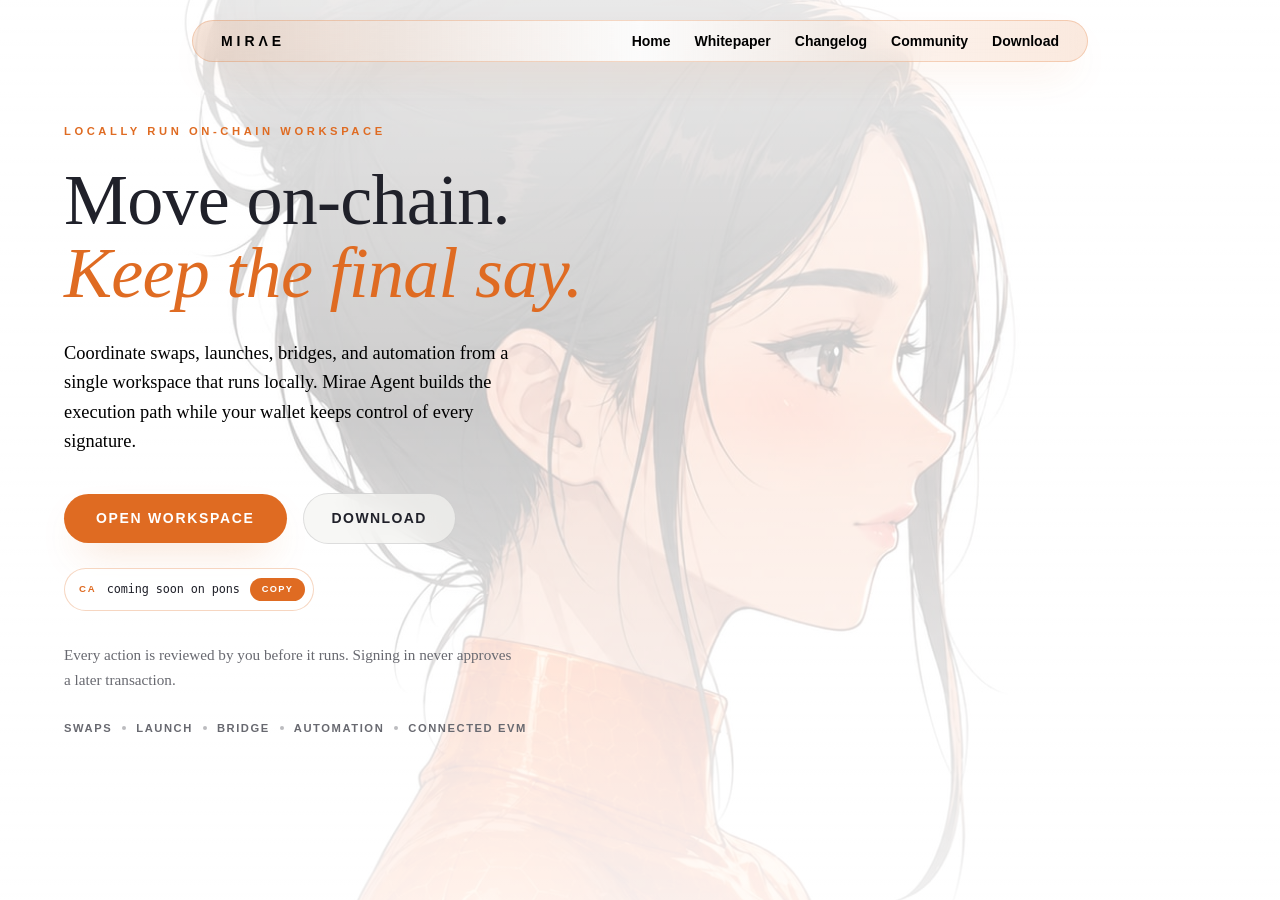
==== commit 9f281c35: "fix: remove opacity:0 inline styles hiding sections, define CSS theme variables, and update subpages" ====
--- a/index.html
+++ b/index.html
@@ -1,7 +1,53 @@
 <!DOCTYPE html><html lang="en" class="manrope_dce7f15f-module__qCIpRa__variable space_grotesk_b092d5fd-module__JDLIAq__variable ibm_plex_mono_4719835b-module__4nbYhq__variable" data-theme="bright" data-scroll-behavior="smooth"><head><meta charSet="utf-8"/><meta name="viewport" content="width=device-width, initial-scale=1"/><link rel="preload" href="/_next/static/media/0c89a48fa5027cee-s.p.2cyn07wtgehh0.woff2" as="font" crossorigin="" type="font/woff2"/><link rel="preload" href="/_next/static/media/23b7a97ae3b5c134-s.p.226pwps5o-gq_.woff2" as="font" crossorigin="" type="font/woff2"/><link rel="preload" href="/_next/static/media/99e609270109b47d-s.p.40sczeszzbjw1.woff2" as="font" crossorigin="" type="font/woff2"/><link rel="preload" href="/_next/static/media/a343f882a40d2cc9-s.p.1sj6eobyi31rd.woff2" as="font" crossorigin="" type="font/woff2"/><link rel="preload" href="/_next/static/media/effe91970fc4db64-s.p.0oace-s_gkfks.woff2" as="font" crossorigin="" type="font/woff2"/><link rel="preload" as="script" fetchPriority="low" href="/_next/static/chunks/3yiddnbtmgj46.js"/><meta name="next-size-adjust" content=""/><title>Mirae Agent</title><meta name="description" content="Plan Robinhood Chain swaps, token launches, automations, and connected routes—then review every transaction before wallet approval."/><link rel="canonical" href="https://projectmirae.com"/><meta property="og:title" content="Mirae Agent"/><meta property="og:description" content="Plan Robinhood Chain swaps, token launches, automations, and connected routes—then review every transaction before wallet approval."/><meta property="og:url" content="https://projectmirae.com"/><meta property="og:site_name" content="Mirae Agent"/><meta property="og:type" content="website"/><meta name="twitter:card" content="summary_large_image"/><meta name="twitter:site" content="@ProjectMirae Agent"/><meta name="twitter:creator" content="@ProjectMirae Agent"/><meta name="twitter:title" content="Mirae Agent"/><meta name="twitter:description" content="Plan Robinhood Chain swaps, token launches, automations, and connected routes—then review every transaction before wallet approval."/><link rel="shortcut icon" href="/mirae-logo.png?v=mirae-1"/><link rel="icon" href="/favicon.ico?favicon.2k-ch6z2xi9j0.ico" sizes="64x64" type="image/x-icon"/><link rel="icon" href="/mirae-logo.png?v=mirae-1"/><link rel="stylesheet" href="/css/2qs71x3bjxix0.css" />
 <link rel="stylesheet" href="/css/2rbx5ny5hq6rt.css" />
 <link rel="stylesheet" href="/css/04ps1jzwnbkj9.css" />
-</head><body><div hidden=""><!--$--><!--/$--></div><header class="publicNav"><div class="publicNavInner"><a class="brightWordmark" aria-label="Mirae Agent home" href="/"><span aria-hidden="true">MIR</span><span aria-hidden="true">Λ</span><span aria-hidden="true">E</span></a><nav aria-label="Primary navigation" class="brightNavLinks"><a class="font-display text-sm font-semibold text-black transition-colors hover:text-primary" href="/">Home</a><a class="font-display text-sm font-semibold text-black transition-colors hover:text-primary" href="/whitepaper">Whitepaper</a><a class="font-display text-sm font-semibold text-black transition-colors hover:text-primary" href="/releases">Changelog</a><div class="group relative"><button type="button" class="font-display text-sm font-semibold text-black transition-colors hover:text-primary">Community</button><div class="invisible absolute left-1/2 top-full -translate-x-1/2 pt-3 opacity-0 transition-all duration-200 group-hover:visible group-hover:opacity-100"><div class="flex min-w-[9rem] flex-col rounded-2xl border border-primary/25 bg-gradient-to-b from-background/95 to-primary/10 p-2 shadow-soft backdrop-blur-md"><a href="https://x.com/ProjectMirae Agent" target="_blank" rel="noopener noreferrer" class="flex items-center justify-center gap-2 rounded-xl px-4 py-2 text-center font-display text-sm font-semibold text-black transition-colors hover:bg-primary/10 hover:text-primary">X</a><a aria-disabled="true" class="flex items-center justify-center gap-2 rounded-xl px-4 py-2 text-center font-display text-sm font-semibold text-black transition-colors hover:bg-primary/10 hover:text-primary">Discord<span class="rounded-full bg-primary/10 px-2 py-0.5 text-[0.6rem] font-bold uppercase tracking-wider text-primary/70">Soon</span></a></div></div></div><div class="group relative"><button type="button" class="font-display text-sm font-semibold text-black transition-colors hover:text-primary">Download</button><div class="invisible absolute left-1/2 top-full -translate-x-1/2 pt-3 opacity-0 transition-all duration-200 group-hover:visible group-hover:opacity-100"><div class="flex min-w-[9rem] flex-col rounded-2xl border border-primary/25 bg-gradient-to-b from-background/95 to-primary/10 p-2 shadow-soft backdrop-blur-md"><a href="https://github.com/mirae-trade/mirae/releases/download/v0.1.0/Mirae Agent-0.1.0-windows-x64-setup.exe" class="flex items-center justify-center gap-2 rounded-xl px-4 py-2 text-center font-display text-sm font-semibold text-black transition-colors hover:bg-primary/10 hover:text-primary">Windows</a><a href="https://github.com/mirae-trade/mirae/releases/download/v0.1.0/Mirae Agent-0.1.0-x86_64.AppImage" class="flex items-center justify-center gap-2 rounded-xl px-4 py-2 text-center font-display text-sm font-semibold text-black transition-colors hover:bg-primary/10 hover:text-primary">Linux</a><a aria-disabled="true" class="flex items-center justify-center gap-2 rounded-xl px-4 py-2 text-center font-display text-sm font-semibold text-black transition-colors hover:bg-primary/10 hover:text-primary">macOS<span class="rounded-full bg-primary/10 px-2 py-0.5 text-[0.6rem] font-bold uppercase tracking-wider text-primary/70">Soon</span></a></div></div></div></nav><button type="button" class="brightMobileToggle" aria-label="Open navigation menu" aria-expanded="false" aria-controls="mirae-mobile-navigation"><svg xmlns="http://www.w3.org/2000/svg" width="24" height="24" viewBox="0 0 24 24" fill="none" stroke="currentColor" stroke-width="2" stroke-linecap="round" stroke-linejoin="round" class="lucide lucide-menu" aria-hidden="true"><path d="M4 5h16"></path><path d="M4 12h16"></path><path d="M4 19h16"></path></svg></button></div><nav id="mirae-mobile-navigation" aria-label="Mobile navigation" class="brightMobileMenu"><div class="brightMobilePrimary"><a href="/"><span>0<!-- -->1</span>Home<span aria-hidden="true" class="brightMobileArrow">↗</span></a><a href="/whitepaper"><span>0<!-- -->2</span>Whitepaper<span aria-hidden="true" class="brightMobileArrow">↗</span></a><a href="/releases"><span>0<!-- -->3</span>Changelog<span aria-hidden="true" class="brightMobileArrow">↗</span></a></div><div class="brightMobileGroups"><div><p>Community</p><a href="https://x.com/ProjectMirae Agent" target="_blank" rel="noopener noreferrer" class="flex items-center justify-between"><span>X</span></a><a class="flex items-center justify-between"><span>Discord</span><span class="rounded-full bg-primary/10 px-2 py-0.5 text-[0.6rem] font-bold uppercase tracking-wider text-primary/70">Soon</span></a></div><div><p>Download</p><a href="https://github.com/mirae-trade/mirae/releases/download/v0.1.0/Mirae Agent-0.1.0-windows-x64-setup.exe" download="" class="flex items-center justify-between"><span>Windows</span></a><a href="https://github.com/mirae-trade/mirae/releases/download/v0.1.0/Mirae Agent-0.1.0-x86_64.AppImage" download="" class="flex items-center justify-between"><span>Linux</span></a><a class="flex items-center justify-between"><span>macOS</span><span class="rounded-full bg-primary/10 px-2 py-0.5 text-[0.6rem] font-bold uppercase tracking-wider text-primary/70">Soon</span></a></div></div></nav></header><div class="homePageTransition" style="opacity:0;transform:translateY(15px)"><main class="homeOneScreen"><section id="top" class="brightHero"><video class="brightHeroVideo" autoPlay="" muted="" loop="" playsInline="" preload="auto" poster="/mirae-character.jpeg" aria-hidden="true"><source src="/hero2.mp4" type="video/mp4"/></video><div class="brightHeroVeil" aria-hidden="true"></div><div class="brightHeroFrame"><div class="brightHeroContent"><p class="brightHeroEyebrow">Locally Run On-chain Workspace</p><h1>Move on-chain.<br/><em>Keep the final say.</em></h1><p class="brightHeroLead">Coordinate swaps, launches, bridges, and automation from a single workspace that runs locally. Mirae Agent builds the execution path while your wallet keeps control of every signature.</p><div class="brightHeroActions"><a class="brightPrimaryAction" href="/connect">Open Workspace</a><a class="brightSecondaryAction" href="/releases">Download</a></div><button type="button" class="brightHeroCa" aria-label="Copy contract address coming soon on pons"><span class="brightHeroCaLabel">CA</span><span class="brightHeroCaValue">coming soon on pons</span><span class="brightHeroCaState">Copy</span></button><p class="brightHeroTrust">Every action is reviewed by you before it runs. Signing in never approves a later transaction.</p><ul class="brightHeroMeta" aria-label="Supported operator capabilities"><li>Swaps</li><li><i aria-hidden="true"></i>Launch</li><li><i aria-hidden="true"></i>Bridge</li><li><i aria-hidden="true"></i>Automation</li><li><i aria-hidden="true"></i>Connected EVM</li></ul></div></div></section></main></div><!--$--><!--/$--><script>(self.__next_f=self.__next_f||[]).push([0])</script>
+
+<style>
+  :root {
+    --background: #ffffff;
+    --foreground: #09090b;
+    --primary: #09090b;
+    --primary-foreground: #ffffff;
+    --muted: #71717a;
+    --muted-foreground: #71717a;
+    --border: #e4e4e7;
+    --line: #e4e4e7;
+    --line-soft: #f4f4f5;
+    --font-display: 'Space Grotesk', -apple-system, BlinkMacSystemFont, sans-serif;
+    --font-sans: 'Manrope', -apple-system, BlinkMacSystemFont, sans-serif;
+    --font-mono: 'IBM Plex Mono', ui-monospace, monospace;
+  }
+  
+  .homePageTransition {
+    opacity: 1 !important;
+    transform: none !important;
+    visibility: visible !important;
+  }
+
+  .brightNavLinks {
+    display: flex;
+    align-items: center;
+    gap: 1.5rem;
+  }
+
+  /* Dropdown hover behavior */
+  .group:hover .group-hover\:visible {
+    visibility: visible !important;
+    opacity: 1 !important;
+  }
+
+  /* Video hero styling */
+  .brightHeroVideo {
+    object-fit: cover;
+    width: 100%;
+    height: 100%;
+    position: absolute;
+    inset: 0;
+    z-index: 0;
+  }
+</style>
+
+</head><body><div hidden=""><!--$--><!--/$--></div><header class="publicNav"><div class="publicNavInner"><a class="brightWordmark" aria-label="Mirae Agent home" href="/"><span aria-hidden="true">MIR</span><span aria-hidden="true">Λ</span><span aria-hidden="true">E</span></a><nav aria-label="Primary navigation" class="brightNavLinks"><a class="font-display text-sm font-semibold text-black transition-colors hover:text-primary" href="/">Home</a><a class="font-display text-sm font-semibold text-black transition-colors hover:text-primary" href="/whitepaper">Whitepaper</a><a class="font-display text-sm font-semibold text-black transition-colors hover:text-primary" href="/releases">Changelog</a><div class="group relative"><button type="button" class="font-display text-sm font-semibold text-black transition-colors hover:text-primary">Community</button><div class="invisible absolute left-1/2 top-full -translate-x-1/2 pt-3 opacity-0 transition-all duration-200 group-hover:visible group-hover:opacity-100"><div class="flex min-w-[9rem] flex-col rounded-2xl border border-primary/25 bg-gradient-to-b from-background/95 to-primary/10 p-2 shadow-soft backdrop-blur-md"><a href="https://x.com/ProjectMirae Agent" target="_blank" rel="noopener noreferrer" class="flex items-center justify-center gap-2 rounded-xl px-4 py-2 text-center font-display text-sm font-semibold text-black transition-colors hover:bg-primary/10 hover:text-primary">X</a><a aria-disabled="true" class="flex items-center justify-center gap-2 rounded-xl px-4 py-2 text-center font-display text-sm font-semibold text-black transition-colors hover:bg-primary/10 hover:text-primary">Discord<span class="rounded-full bg-primary/10 px-2 py-0.5 text-[0.6rem] font-bold uppercase tracking-wider text-primary/70">Soon</span></a></div></div></div><div class="group relative"><button type="button" class="font-display text-sm font-semibold text-black transition-colors hover:text-primary">Download</button><div class="invisible absolute left-1/2 top-full -translate-x-1/2 pt-3 opacity-0 transition-all duration-200 group-hover:visible group-hover:opacity-100"><div class="flex min-w-[9rem] flex-col rounded-2xl border border-primary/25 bg-gradient-to-b from-background/95 to-primary/10 p-2 shadow-soft backdrop-blur-md"><a href="https://github.com/mirae-trade/mirae/releases/download/v0.1.0/Mirae Agent-0.1.0-windows-x64-setup.exe" class="flex items-center justify-center gap-2 rounded-xl px-4 py-2 text-center font-display text-sm font-semibold text-black transition-colors hover:bg-primary/10 hover:text-primary">Windows</a><a href="https://github.com/mirae-trade/mirae/releases/download/v0.1.0/Mirae Agent-0.1.0-x86_64.AppImage" class="flex items-center justify-center gap-2 rounded-xl px-4 py-2 text-center font-display text-sm font-semibold text-black transition-colors hover:bg-primary/10 hover:text-primary">Linux</a><a aria-disabled="true" class="flex items-center justify-center gap-2 rounded-xl px-4 py-2 text-center font-display text-sm font-semibold text-black transition-colors hover:bg-primary/10 hover:text-primary">macOS<span class="rounded-full bg-primary/10 px-2 py-0.5 text-[0.6rem] font-bold uppercase tracking-wider text-primary/70">Soon</span></a></div></div></div></nav><button type="button" class="brightMobileToggle" aria-label="Open navigation menu" aria-expanded="false" aria-controls="mirae-mobile-navigation"><svg xmlns="http://www.w3.org/2000/svg" width="24" height="24" viewBox="0 0 24 24" fill="none" stroke="currentColor" stroke-width="2" stroke-linecap="round" stroke-linejoin="round" class="lucide lucide-menu" aria-hidden="true"><path d="M4 5h16"></path><path d="M4 12h16"></path><path d="M4 19h16"></path></svg></button></div><nav id="mirae-mobile-navigation" aria-label="Mobile navigation" class="brightMobileMenu"><div class="brightMobilePrimary"><a href="/"><span>0<!-- -->1</span>Home<span aria-hidden="true" class="brightMobileArrow">↗</span></a><a href="/whitepaper"><span>0<!-- -->2</span>Whitepaper<span aria-hidden="true" class="brightMobileArrow">↗</span></a><a href="/releases"><span>0<!-- -->3</span>Changelog<span aria-hidden="true" class="brightMobileArrow">↗</span></a></div><div class="brightMobileGroups"><div><p>Community</p><a href="https://x.com/ProjectMirae Agent" target="_blank" rel="noopener noreferrer" class="flex items-center justify-between"><span>X</span></a><a class="flex items-center justify-between"><span>Discord</span><span class="rounded-full bg-primary/10 px-2 py-0.5 text-[0.6rem] font-bold uppercase tracking-wider text-primary/70">Soon</span></a></div><div><p>Download</p><a href="https://github.com/mirae-trade/mirae/releases/download/v0.1.0/Mirae Agent-0.1.0-windows-x64-setup.exe" download="" class="flex items-center justify-between"><span>Windows</span></a><a href="https://github.com/mirae-trade/mirae/releases/download/v0.1.0/Mirae Agent-0.1.0-x86_64.AppImage" download="" class="flex items-center justify-between"><span>Linux</span></a><a class="flex items-center justify-between"><span>macOS</span><span class="rounded-full bg-primary/10 px-2 py-0.5 text-[0.6rem] font-bold uppercase tracking-wider text-primary/70">Soon</span></a></div></div></nav></header><div class="homePageTransition" style="opacity:1;transform:none"><main class="homeOneScreen"><section id="top" class="brightHero"><video class="brightHeroVideo" autoPlay="" muted="" loop="" playsInline="" preload="auto" poster="/mirae-character.jpeg" aria-hidden="true"><source src="/hero2.mp4" type="video/mp4"/></video><div class="brightHeroVeil" aria-hidden="true"></div><div class="brightHeroFrame"><div class="brightHeroContent"><p class="brightHeroEyebrow">Locally Run On-chain Workspace</p><h1>Move on-chain.<br/><em>Keep the final say.</em></h1><p class="brightHeroLead">Coordinate swaps, launches, bridges, and automation from a single workspace that runs locally. Mirae Agent builds the execution path while your wallet keeps control of every signature.</p><div class="brightHeroActions"><a class="brightPrimaryAction" href="/connect">Open Workspace</a><a class="brightSecondaryAction" href="/releases">Download</a></div><button type="button" class="brightHeroCa" aria-label="Copy contract address coming soon on pons"><span class="brightHeroCaLabel">CA</span><span class="brightHeroCaValue">coming soon on pons</span><span class="brightHeroCaState">Copy</span></button><p class="brightHeroTrust">Every action is reviewed by you before it runs. Signing in never approves a later transaction.</p><ul class="brightHeroMeta" aria-label="Supported operator capabilities"><li>Swaps</li><li><i aria-hidden="true"></i>Launch</li><li><i aria-hidden="true"></i>Bridge</li><li><i aria-hidden="true"></i>Automation</li><li><i aria-hidden="true"></i>Connected EVM</li></ul></div></div></section></main></div><!--$--><!--/$--><script>(self.__next_f=self.__next_f||[]).push([0])</script>
 <script>
   document.addEventListener('DOMContentLoaded', function() {
     // Copy CA
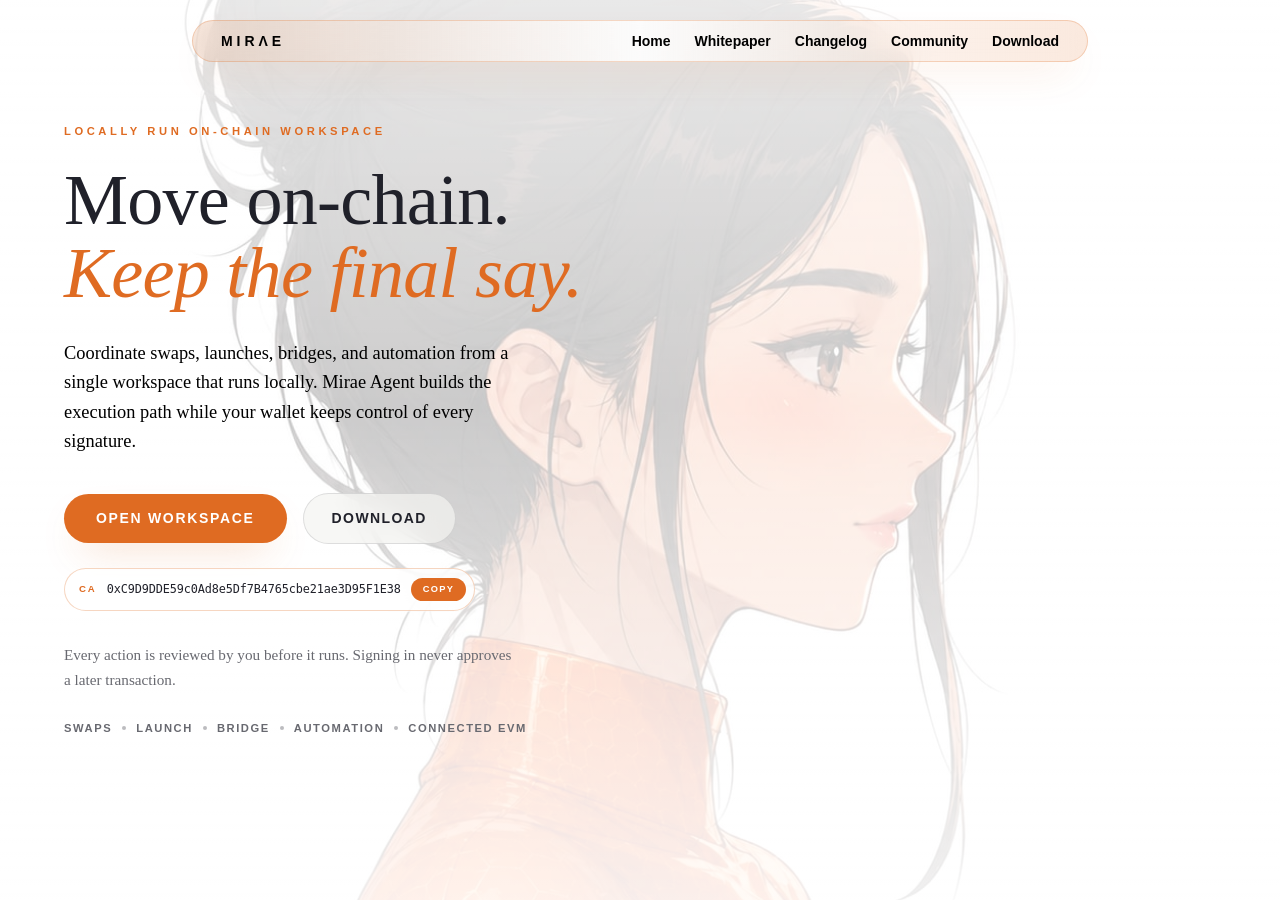
==== commit 29798490: "fix: update CA address to 0xC9D9DDE59c0Ad8e5Df7B4765cbe21ae3D95F1E38" ====
--- a/index.html
+++ b/index.html
@@ -47,14 +47,14 @@
   }
 </style>
 
-</head><body><div hidden=""><!--$--><!--/$--></div><header class="publicNav"><div class="publicNavInner"><a class="brightWordmark" aria-label="Mirae Agent home" href="/"><span aria-hidden="true">MIR</span><span aria-hidden="true">Λ</span><span aria-hidden="true">E</span></a><nav aria-label="Primary navigation" class="brightNavLinks"><a class="font-display text-sm font-semibold text-black transition-colors hover:text-primary" href="/">Home</a><a class="font-display text-sm font-semibold text-black transition-colors hover:text-primary" href="/whitepaper">Whitepaper</a><a class="font-display text-sm font-semibold text-black transition-colors hover:text-primary" href="/releases">Changelog</a><div class="group relative"><button type="button" class="font-display text-sm font-semibold text-black transition-colors hover:text-primary">Community</button><div class="invisible absolute left-1/2 top-full -translate-x-1/2 pt-3 opacity-0 transition-all duration-200 group-hover:visible group-hover:opacity-100"><div class="flex min-w-[9rem] flex-col rounded-2xl border border-primary/25 bg-gradient-to-b from-background/95 to-primary/10 p-2 shadow-soft backdrop-blur-md"><a href="https://x.com/ProjectMirae Agent" target="_blank" rel="noopener noreferrer" class="flex items-center justify-center gap-2 rounded-xl px-4 py-2 text-center font-display text-sm font-semibold text-black transition-colors hover:bg-primary/10 hover:text-primary">X</a><a aria-disabled="true" class="flex items-center justify-center gap-2 rounded-xl px-4 py-2 text-center font-display text-sm font-semibold text-black transition-colors hover:bg-primary/10 hover:text-primary">Discord<span class="rounded-full bg-primary/10 px-2 py-0.5 text-[0.6rem] font-bold uppercase tracking-wider text-primary/70">Soon</span></a></div></div></div><div class="group relative"><button type="button" class="font-display text-sm font-semibold text-black transition-colors hover:text-primary">Download</button><div class="invisible absolute left-1/2 top-full -translate-x-1/2 pt-3 opacity-0 transition-all duration-200 group-hover:visible group-hover:opacity-100"><div class="flex min-w-[9rem] flex-col rounded-2xl border border-primary/25 bg-gradient-to-b from-background/95 to-primary/10 p-2 shadow-soft backdrop-blur-md"><a href="https://github.com/mirae-trade/mirae/releases/download/v0.1.0/Mirae Agent-0.1.0-windows-x64-setup.exe" class="flex items-center justify-center gap-2 rounded-xl px-4 py-2 text-center font-display text-sm font-semibold text-black transition-colors hover:bg-primary/10 hover:text-primary">Windows</a><a href="https://github.com/mirae-trade/mirae/releases/download/v0.1.0/Mirae Agent-0.1.0-x86_64.AppImage" class="flex items-center justify-center gap-2 rounded-xl px-4 py-2 text-center font-display text-sm font-semibold text-black transition-colors hover:bg-primary/10 hover:text-primary">Linux</a><a aria-disabled="true" class="flex items-center justify-center gap-2 rounded-xl px-4 py-2 text-center font-display text-sm font-semibold text-black transition-colors hover:bg-primary/10 hover:text-primary">macOS<span class="rounded-full bg-primary/10 px-2 py-0.5 text-[0.6rem] font-bold uppercase tracking-wider text-primary/70">Soon</span></a></div></div></div></nav><button type="button" class="brightMobileToggle" aria-label="Open navigation menu" aria-expanded="false" aria-controls="mirae-mobile-navigation"><svg xmlns="http://www.w3.org/2000/svg" width="24" height="24" viewBox="0 0 24 24" fill="none" stroke="currentColor" stroke-width="2" stroke-linecap="round" stroke-linejoin="round" class="lucide lucide-menu" aria-hidden="true"><path d="M4 5h16"></path><path d="M4 12h16"></path><path d="M4 19h16"></path></svg></button></div><nav id="mirae-mobile-navigation" aria-label="Mobile navigation" class="brightMobileMenu"><div class="brightMobilePrimary"><a href="/"><span>0<!-- -->1</span>Home<span aria-hidden="true" class="brightMobileArrow">↗</span></a><a href="/whitepaper"><span>0<!-- -->2</span>Whitepaper<span aria-hidden="true" class="brightMobileArrow">↗</span></a><a href="/releases"><span>0<!-- -->3</span>Changelog<span aria-hidden="true" class="brightMobileArrow">↗</span></a></div><div class="brightMobileGroups"><div><p>Community</p><a href="https://x.com/ProjectMirae Agent" target="_blank" rel="noopener noreferrer" class="flex items-center justify-between"><span>X</span></a><a class="flex items-center justify-between"><span>Discord</span><span class="rounded-full bg-primary/10 px-2 py-0.5 text-[0.6rem] font-bold uppercase tracking-wider text-primary/70">Soon</span></a></div><div><p>Download</p><a href="https://github.com/mirae-trade/mirae/releases/download/v0.1.0/Mirae Agent-0.1.0-windows-x64-setup.exe" download="" class="flex items-center justify-between"><span>Windows</span></a><a href="https://github.com/mirae-trade/mirae/releases/download/v0.1.0/Mirae Agent-0.1.0-x86_64.AppImage" download="" class="flex items-center justify-between"><span>Linux</span></a><a class="flex items-center justify-between"><span>macOS</span><span class="rounded-full bg-primary/10 px-2 py-0.5 text-[0.6rem] font-bold uppercase tracking-wider text-primary/70">Soon</span></a></div></div></nav></header><div class="homePageTransition" style="opacity:1;transform:none"><main class="homeOneScreen"><section id="top" class="brightHero"><video class="brightHeroVideo" autoPlay="" muted="" loop="" playsInline="" preload="auto" poster="/mirae-character.jpeg" aria-hidden="true"><source src="/hero2.mp4" type="video/mp4"/></video><div class="brightHeroVeil" aria-hidden="true"></div><div class="brightHeroFrame"><div class="brightHeroContent"><p class="brightHeroEyebrow">Locally Run On-chain Workspace</p><h1>Move on-chain.<br/><em>Keep the final say.</em></h1><p class="brightHeroLead">Coordinate swaps, launches, bridges, and automation from a single workspace that runs locally. Mirae Agent builds the execution path while your wallet keeps control of every signature.</p><div class="brightHeroActions"><a class="brightPrimaryAction" href="/connect">Open Workspace</a><a class="brightSecondaryAction" href="/releases">Download</a></div><button type="button" class="brightHeroCa" aria-label="Copy contract address coming soon on pons"><span class="brightHeroCaLabel">CA</span><span class="brightHeroCaValue">coming soon on pons</span><span class="brightHeroCaState">Copy</span></button><p class="brightHeroTrust">Every action is reviewed by you before it runs. Signing in never approves a later transaction.</p><ul class="brightHeroMeta" aria-label="Supported operator capabilities"><li>Swaps</li><li><i aria-hidden="true"></i>Launch</li><li><i aria-hidden="true"></i>Bridge</li><li><i aria-hidden="true"></i>Automation</li><li><i aria-hidden="true"></i>Connected EVM</li></ul></div></div></section></main></div><!--$--><!--/$--><script>(self.__next_f=self.__next_f||[]).push([0])</script>
+</head><body><div hidden=""><!--$--><!--/$--></div><header class="publicNav"><div class="publicNavInner"><a class="brightWordmark" aria-label="Mirae Agent home" href="/"><span aria-hidden="true">MIR</span><span aria-hidden="true">Λ</span><span aria-hidden="true">E</span></a><nav aria-label="Primary navigation" class="brightNavLinks"><a class="font-display text-sm font-semibold text-black transition-colors hover:text-primary" href="/">Home</a><a class="font-display text-sm font-semibold text-black transition-colors hover:text-primary" href="/whitepaper">Whitepaper</a><a class="font-display text-sm font-semibold text-black transition-colors hover:text-primary" href="/releases">Changelog</a><div class="group relative"><button type="button" class="font-display text-sm font-semibold text-black transition-colors hover:text-primary">Community</button><div class="invisible absolute left-1/2 top-full -translate-x-1/2 pt-3 opacity-0 transition-all duration-200 group-hover:visible group-hover:opacity-100"><div class="flex min-w-[9rem] flex-col rounded-2xl border border-primary/25 bg-gradient-to-b from-background/95 to-primary/10 p-2 shadow-soft backdrop-blur-md"><a href="https://x.com/MiraeAgent" target="_blank" rel="noopener noreferrer" class="flex items-center justify-center gap-2 rounded-xl px-4 py-2 text-center font-display text-sm font-semibold text-black transition-colors hover:bg-primary/10 hover:text-primary">X</a><a aria-disabled="true" class="flex items-center justify-center gap-2 rounded-xl px-4 py-2 text-center font-display text-sm font-semibold text-black transition-colors hover:bg-primary/10 hover:text-primary">Discord<span class="rounded-full bg-primary/10 px-2 py-0.5 text-[0.6rem] font-bold uppercase tracking-wider text-primary/70">Soon</span></a></div></div></div><div class="group relative"><button type="button" class="font-display text-sm font-semibold text-black transition-colors hover:text-primary">Download</button><div class="invisible absolute left-1/2 top-full -translate-x-1/2 pt-3 opacity-0 transition-all duration-200 group-hover:visible group-hover:opacity-100"><div class="flex min-w-[9rem] flex-col rounded-2xl border border-primary/25 bg-gradient-to-b from-background/95 to-primary/10 p-2 shadow-soft backdrop-blur-md"><a href="https://github.com/mirae-trade/mirae/releases/download/v0.1.0/Mirae Agent-0.1.0-windows-x64-setup.exe" class="flex items-center justify-center gap-2 rounded-xl px-4 py-2 text-center font-display text-sm font-semibold text-black transition-colors hover:bg-primary/10 hover:text-primary">Windows</a><a href="https://github.com/mirae-trade/mirae/releases/download/v0.1.0/Mirae Agent-0.1.0-x86_64.AppImage" class="flex items-center justify-center gap-2 rounded-xl px-4 py-2 text-center font-display text-sm font-semibold text-black transition-colors hover:bg-primary/10 hover:text-primary">Linux</a><a aria-disabled="true" class="flex items-center justify-center gap-2 rounded-xl px-4 py-2 text-center font-display text-sm font-semibold text-black transition-colors hover:bg-primary/10 hover:text-primary">macOS<span class="rounded-full bg-primary/10 px-2 py-0.5 text-[0.6rem] font-bold uppercase tracking-wider text-primary/70">Soon</span></a></div></div></div></nav><button type="button" class="brightMobileToggle" aria-label="Open navigation menu" aria-expanded="false" aria-controls="mirae-mobile-navigation"><svg xmlns="http://www.w3.org/2000/svg" width="24" height="24" viewBox="0 0 24 24" fill="none" stroke="currentColor" stroke-width="2" stroke-linecap="round" stroke-linejoin="round" class="lucide lucide-menu" aria-hidden="true"><path d="M4 5h16"></path><path d="M4 12h16"></path><path d="M4 19h16"></path></svg></button></div><nav id="mirae-mobile-navigation" aria-label="Mobile navigation" class="brightMobileMenu"><div class="brightMobilePrimary"><a href="/"><span>0<!-- -->1</span>Home<span aria-hidden="true" class="brightMobileArrow">↗</span></a><a href="/whitepaper"><span>0<!-- -->2</span>Whitepaper<span aria-hidden="true" class="brightMobileArrow">↗</span></a><a href="/releases"><span>0<!-- -->3</span>Changelog<span aria-hidden="true" class="brightMobileArrow">↗</span></a></div><div class="brightMobileGroups"><div><p>Community</p><a href="https://x.com/MiraeAgent" target="_blank" rel="noopener noreferrer" class="flex items-center justify-between"><span>X</span></a><a class="flex items-center justify-between"><span>Discord</span><span class="rounded-full bg-primary/10 px-2 py-0.5 text-[0.6rem] font-bold uppercase tracking-wider text-primary/70">Soon</span></a></div><div><p>Download</p><a href="https://github.com/mirae-trade/mirae/releases/download/v0.1.0/Mirae Agent-0.1.0-windows-x64-setup.exe" download="" class="flex items-center justify-between"><span>Windows</span></a><a href="https://github.com/mirae-trade/mirae/releases/download/v0.1.0/Mirae Agent-0.1.0-x86_64.AppImage" download="" class="flex items-center justify-between"><span>Linux</span></a><a class="flex items-center justify-between"><span>macOS</span><span class="rounded-full bg-primary/10 px-2 py-0.5 text-[0.6rem] font-bold uppercase tracking-wider text-primary/70">Soon</span></a></div></div></nav></header><div class="homePageTransition" style="opacity:1;transform:none"><main class="homeOneScreen"><section id="top" class="brightHero"><video class="brightHeroVideo" autoPlay="" muted="" loop="" playsInline="" preload="auto" poster="/mirae-character.jpeg" aria-hidden="true"><source src="/hero2.mp4" type="video/mp4"/></video><div class="brightHeroVeil" aria-hidden="true"></div><div class="brightHeroFrame"><div class="brightHeroContent"><p class="brightHeroEyebrow">Locally Run On-chain Workspace</p><h1>Move on-chain.<br/><em>Keep the final say.</em></h1><p class="brightHeroLead">Coordinate swaps, launches, bridges, and automation from a single workspace that runs locally. Mirae Agent builds the execution path while your wallet keeps control of every signature.</p><div class="brightHeroActions"><a class="brightPrimaryAction" href="/connect">Open Workspace</a><a class="brightSecondaryAction" href="/releases">Download</a></div><button type="button" class="brightHeroCa" aria-label="Copy contract address 0xC9D9DDE59c0Ad8e5Df7B4765cbe21ae3D95F1E38"><span class="brightHeroCaLabel">CA</span><span class="brightHeroCaValue">0xC9D9DDE59c0Ad8e5Df7B4765cbe21ae3D95F1E38</span><span class="brightHeroCaState">Copy</span></button><p class="brightHeroTrust">Every action is reviewed by you before it runs. Signing in never approves a later transaction.</p><ul class="brightHeroMeta" aria-label="Supported operator capabilities"><li>Swaps</li><li><i aria-hidden="true"></i>Launch</li><li><i aria-hidden="true"></i>Bridge</li><li><i aria-hidden="true"></i>Automation</li><li><i aria-hidden="true"></i>Connected EVM</li></ul></div></div></section></main></div><!--$--><!--/$--><script>(self.__next_f=self.__next_f||[]).push([0])</script>
 <script>
   document.addEventListener('DOMContentLoaded', function() {
     // Copy CA
     const caBtn = document.querySelector('.brightHeroCa');
     if (caBtn) {
       caBtn.addEventListener('click', function() {
-        const caVal = 'coming soon on pons';
+        const caVal = '0xC9D9DDE59c0Ad8e5Df7B4765cbe21ae3D95F1E38';
         navigator.clipboard.writeText(caVal).then(() => {
           const stateSpan = caBtn.querySelector('.brightHeroCaState');
           if (stateSpan) {
